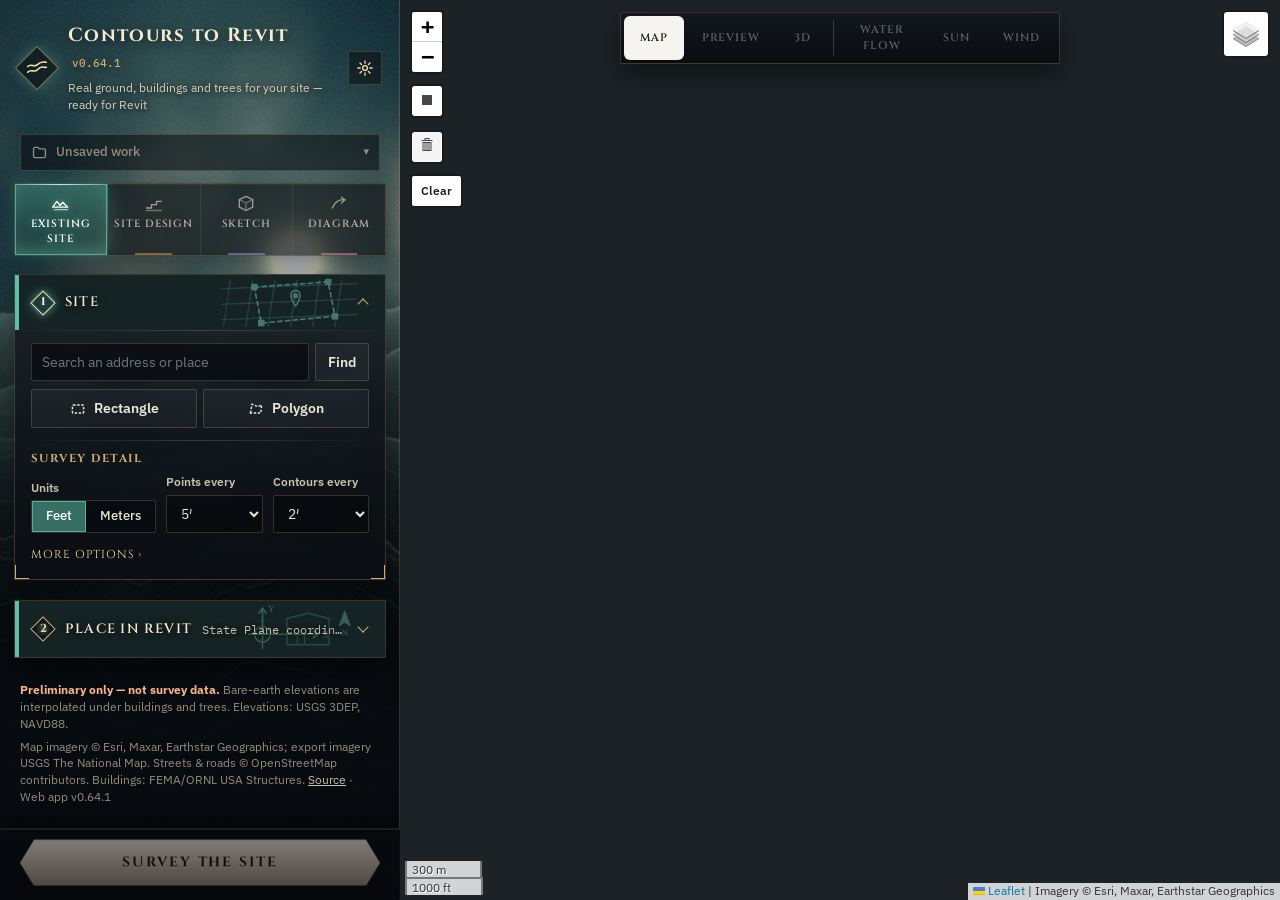
==== index.html @ cc9d2217 "Wind faces: sqrt colour ramp in linear colour; legend sources collapsible; v0.64.1 Co-Authored-By: C" ====
<!doctype html>
<html lang="en">
<head>
  <meta charset="utf-8">
  <meta name="viewport" content="width=device-width, initial-scale=1">
  <title>Contours to Revit</title>
  <meta name="description" content="Download preliminary USGS 3DEP topography as Revit-ready CSV points and 3D DXF contours.">
  <link rel="preconnect" href="https://fonts.googleapis.com">
  <link rel="preconnect" href="https://fonts.gstatic.com" crossorigin>
  <link href="https://fonts.googleapis.com/css2?family=Cinzel:wght@500;600;700&family=IBM+Plex+Mono:wght@400;500&family=IBM+Plex+Sans:wght@400;500;600;700&display=swap" rel="stylesheet">
  <link rel="stylesheet" href="lib/leaflet/leaflet.css">
  <link rel="stylesheet" href="lib/leaflet-draw/leaflet.draw.css">
  <link rel="stylesheet" href="css/app.css?v=0.64.1">
  <link rel="icon" href="data:image/svg+xml,%3Csvg xmlns='http://www.w3.org/2000/svg' viewBox='0 0 32 32'%3E%3Crect width='32' height='32' rx='6' fill='%231c2226'/%3E%3Cpath d='M5 22c5-6 9 2 14-4s8-2 8-2M5 15c5-5 9 2 14-3s8-3 8-3' stroke='%23e08a2e' stroke-width='2.2' fill='none' stroke-linecap='round'/%3E%3C/svg%3E">
</head>
<body>
  <script>try { if (localStorage.getItem('c2r-ui') !== 'classic') document.body.classList.add('theme-legend'); } catch { document.body.classList.add('theme-legend'); }</script>
  <div class="app">
    <div class="panel-bg" aria-hidden="true"></div><div class="panel-art" aria-hidden="true"></div>
    <aside class="panel" id="panel">
      <header class="brand">
        <div class="brand-mark" aria-hidden="true">
          <svg viewBox="0 0 32 32"><path d="M3 22c5-6 9 2 14-4s9-2 12-3M3 14c5-5 9 2 14-3s9-3 12-3" /></svg>
        </div>
        <div>
          <h1>Contours to Revit <span class="app-ver" id="app-ver" title="Web app version"></span></h1>
          <p class="tag" data-tip="tagline">Real ground, buildings and trees for your site — ready for Revit</p>
        </div>
        <button type="button" class="gear" id="settings-open" data-tip="settings" aria-label="Settings"><svg viewBox="0 0 24 24"><circle cx="12" cy="12" r="3.2"/><path d="M12 2.5v3M12 18.5v3M2.5 12h3M18.5 12h3M5.3 5.3l2.1 2.1M16.6 16.6l2.1 2.1M5.3 18.7l2.1-2.1M16.6 7.4l2.1-2.1"/></svg></button>
      </header>

      <section class="proj-bar" id="proj-bar">
        <button type="button" class="proj-toggle" id="proj-toggle" aria-haspopup="true" title="Save, open or delete projects">
          <svg viewBox="0 0 20 20" aria-hidden="true"><path d="M3 5.5A1.5 1.5 0 0 1 4.5 4h3.6l1.6 1.8h5.8A1.5 1.5 0 0 1 17 7.3v7.2a1.5 1.5 0 0 1-1.5 1.5h-11A1.5 1.5 0 0 1 3 14.5z"/></svg>
          <span class="proj-name" id="proj-name">Unsaved work</span>
          <span class="proj-state" id="proj-state"></span>
          <span class="proj-caret" aria-hidden="true">▾</span>
        </button>
        <div class="proj-ask" id="proj-ask" hidden></div>
        <div class="proj-menu" id="proj-menu" hidden>
          <button type="button" class="btn btn-block proj-save-btn" id="proj-save" hidden>Save</button>
          <div class="proj-save-row">
            <input type="text" id="proj-new-name" placeholder="Project name (e.g. Mena clinic)" spellcheck="false">
            <button type="button" class="btn" id="proj-save-as">Save as new</button>
          </div>
          <div class="proj-title" data-tip="projects">Projects <span class="qm">?</span></div>
          <ul class="proj-list" id="proj-list"></ul>
          <button type="button" class="btn btn-quiet btn-block" id="proj-new">Start a new blank project</button>
          <button type="button" class="btn btn-quiet btn-block" id="proj-recover" title="Find site designs the app autosaved that aren't in any saved project">Recover autosaved designs…</button>
          <ul class="proj-list" id="proj-recover-list" hidden></ul>
        </div>
      </section>

      <nav class="mode-tabs" role="tablist" aria-label="Mode">
        <button role="tab" class="mode active" data-mode="existing" aria-selected="true" data-tip="mode-existing"><svg class="mode-ic" viewBox="0 0 24 24" aria-hidden="true"><path d="M2 17l5-7 4 5 3-4 6 6z"/><path d="M4 20h16" opacity=".6"/></svg><span>Existing site</span></button>
        <button role="tab" class="mode" data-mode="design" aria-selected="false" data-tip="mode-design"><svg class="mode-ic" viewBox="0 0 24 24" aria-hidden="true"><path d="M3 18h6v-4h6v-4h6"/><path d="M3 21h18" opacity=".6"/></svg><span>Site design</span></button>
        <button role="tab" class="mode" data-mode="sketch" aria-selected="false" data-tip="mode-sketch"><svg class="mode-ic" viewBox="0 0 24 24" aria-hidden="true"><path d="M4 8l8-4 8 4v9l-8 4-8-4z"/><path d="M4 8l8 4 8-4M12 12v9" opacity=".6"/></svg><span>Sketch</span></button>
        <button role="tab" class="mode" data-mode="diagram" aria-selected="false" data-tip="mode-diagram"><svg class="mode-ic" viewBox="0 0 24 24" aria-hidden="true"><path d="M4 18C8 9 13 8 19 8"/><path d="M15 5l4 3-4 4"/></svg><span>Diagram</span></button>
      </nav>

      <details class="step existing-only" id="step-site" data-art="site" open data-tone="site">
        <summary data-tip="site"><span class="num">1</span><span class="st-title">Site</span><span class="st-sum" id="sum-site">Draw a boundary</span></summary>
        <div class="step-body">
          <form id="search-form" class="search" autocomplete="off">
            <input id="search" type="search" placeholder="Search an address or place" aria-label="Search an address or place">
            <button type="submit" class="btn btn-quiet">Find</button>
          </form>
          <ul id="search-results" class="results" hidden></ul>
          <div class="draw-row">
            <button id="draw-btn" class="btn" type="button" data-tip="rect">
              <svg viewBox="0 0 20 20" aria-hidden="true"><rect x="3" y="5" width="14" height="10" rx="1" /></svg>
              Rectangle
            </button>
            <button id="draw-poly-btn" class="btn" type="button" data-tip="poly">
              <svg viewBox="0 0 20 20" aria-hidden="true"><path d="M3 15 5 4l7 3 5-2-1 10z" /></svg>
              Polygon
            </button>
          </div>
          <div class="site-topo">
            <div class="sub-h" data-tip="topo">Survey detail</div>
          <div class="field-row">
              <div class="field field-units">
                <label>Units</label>
                <div class="seg" role="radiogroup" id="units">
                  <label><input type="radio" name="units" value="ft" checked><span>Feet</span></label>
                  <label><input type="radio" name="units" value="m"><span>Meters</span></label>
                </div>
              </div>
              <div class="field">
                <label for="spacing" data-tip="spacing">Points every</label>
                <select id="spacing"></select>
              </div>
              <div class="field">
                <label for="interval" data-tip="interval">Contours every</label>
                <select id="interval"></select>
              </div>
            </div>
            <div class="pts-warn" id="pts-warn" hidden><span id="pts-warn-text"></span><button type="button" class="btn btn-xs" id="pts-warn-fix"></button></div>
            <button type="button" class="more-link" data-settings="topo" data-tip="more-topo">More options ›</button>
          </div>
          <dl class="stats" id="site-stats" hidden>
            <div><dt>Size</dt><dd id="st-size">—</dd></div>
            <div><dt>Area</dt><dd id="st-area">—</dd></div>
            <div><dt>Points</dt><dd id="st-points">—</dd></div>
          </dl>
          <div id="site-warning" class="warn" hidden></div>
        </div>
      </details>

      <details class="step existing-only" id="step-place" data-art="revit" data-tone="revit">
        <summary data-tip="place"><span class="num">2</span><span class="st-title">Place in Revit</span><span class="st-sum" id="sum-place"></span></summary>
        <div class="step-body">
          <label class="check check-first">
            <input type="checkbox" id="local-origin">
            <span data-tip="origin"><strong>Local origin</strong> — (0,0) at a point you choose <span class="qm">?</span></span>
          </label>
          <div class="origin-row">
            <button id="pick-origin" class="btn" type="button">
              <svg viewBox="0 0 20 20" aria-hidden="true" style="stroke-dasharray:none"><circle cx="10" cy="10" r="4"/><path d="M10 1v5M10 14v5M1 10h5M14 10h5"/></svg>
              Pick origin
            </button>
            <button id="reset-origin" class="btn btn-quiet" type="button" hidden>Use SW corner</button>
          </div>
          <p class="hint" id="origin-hint">Origin: south-west corner of the site, rounded to 100.</p>
          <label class="check origin-zero">
            <input type="checkbox" id="origin-zero">
            <span>Also make the ground at the origin elevation <strong>0</strong> (Level 1)</span>
          </label>
          <div class="menu-stack">
          <div class="align-box" id="align-box">
            <details class="sub-details menu-line" id="pn-box">
              <summary data-tip="pn">Specify project north <span class="sub" id="pn-sum"></span></summary>
              <div class="field">
                <label for="rot-deg" class="sr-only">Project north, degrees clockwise from grid north</label>
                <div class="align-row">
                  <input type="number" id="rot-deg" step="0.01" value="0" inputmode="decimal" title="Degrees clockwise from grid north">
                  <button id="pick-dir" class="btn" type="button" title="Click a second point along the direction that should point up in Revit">Pick direction</button>
                  <button id="rot-90" class="btn btn-quiet" type="button" title="Turn project north 90° clockwise">+90°</button>
                  <button id="rot-0" class="btn btn-quiet" type="button" title="No rotation (grid north up)">0</button>
                </div>
                <p class="hint" id="rot-hint"></p>
              </div>
            </details>
            <details class="sub-details menu-line" id="datum-box">
              <summary data-tip="datum">Elevation datum <span class="sub" id="datum-sum"></span></summary>
              <div class="field">
                <label for="datum" class="sr-only">Elevation datum</label>
                <div class="align-row">
                  <input type="number" id="datum" step="0.01" placeholder="none" inputmode="decimal">
                  <button id="datum-ground" class="btn btn-quiet" type="button" title="Use the ground elevation at the origin">Ground at origin</button>
                </div>
                <p class="hint" id="datum-hint"></p>
              </div>
            </details>
          </div>
          <details class="sub-details menu-line revit-card" id="revit-card">
            <summary data-tip="revitcoords">Revit coordinates <span class="sub" id="revit-sum"></span></summary>
            <div class="rc-head"><span>For Manage › Coordinates › Specify Coordinates at Point</span><button type="button" class="btn btn-quiet btn-xs" id="revit-copy">Copy</button></div>
            <div id="revit-card-body"></div>
          </details>
          </div>
        </div>
      </details>

      <details class="step existing-only" id="step-results" data-art="export" open hidden data-tone="export">
        <summary data-tip="export"><span class="num">3</span><span class="st-title">Export</span><span class="st-sum" id="sum-export"></span></summary>
        <div class="step-body">
          <dl class="stats" id="result-stats">
            <div><dt>Min elev.</dt><dd id="rs-min">—</dd></div>
            <div><dt>Max elev.</dt><dd id="rs-max">—</dd></div>
            <div><dt>Points</dt><dd id="rs-points">—</dd></div>
          </dl>
          <div class="downloads">
            <div class="dl-grid">
              <button class="dl" data-out="dxf" data-tip="dxfunits"><span class="dl-name">DXF</span><span class="dl-desc">Shown layers, one CAD file</span></button>
              <button class="dl" data-out="csv"><span class="dl-name">CSV points</span><span class="dl-desc">Toposolid from points file</span></button>
              <button class="dl" data-out="jpg"><span class="dl-name">Aerial</span><span class="dl-desc">JPG + underlay, world files</span></button>
              <button class="dl" data-out="png"><span class="dl-name">PNG map</span><span class="dl-desc">Printable, north &amp; scale</span></button>
            </div>
            <button class="dl dl-all" data-out="zip"><span class="dl-name">Download all</span><span class="dl-desc">Every file above, plus the Revit coordinates</span></button>
            <p class="hint dl-note" id="dxf-units-note">In Revit, set <strong>Import units: Feet</strong> when linking the DXF (don't use Auto-Detect).</p>
            <button type="button" class="more-link" data-settings="export">Export options — aerial resolution, underlay, project folder, data sources ›</button>
            <button class="dl-link" data-out="readme">README only</button>
          </div>
        </div>
      </details>

      <section class="diagram-only" id="diagram-panel">
        <div class="dz-empty" id="dg-empty">
          <p><strong>Survey the existing site first.</strong> Diagrams sit on that site and its sketch.</p>
        </div>
        <details class="step" open data-tone="tools" data-art="diagram">
          <summary data-tip="diagram"><span class="num">1</span><span class="st-title">Diagram</span><span class="st-sum">annotate the site</span></summary>
          <div class="step-body">
            <p class="hint coach-src" id="dg-hint"></p>
            <div class="field">
              <label for="dg-fade">Fade the aerial <span class="sub">toward white</span></label>
              <div class="align-row"><input type="range" id="dg-fade" min="0" max="100" step="5" value="75"><output id="dg-fade-v">75%</output></div>
            </div>
            <div class="field">
              <label data-tip="dg-colors">Colours <span class="qm">?</span></label>
              <div id="dg-colors" class="dg-colors"></div>
            </div>
            <label class="check"><input type="checkbox" id="dg-labels"> Show block and parking labels</label>
            <button type="button" class="btn" id="dg-export" data-tip="dg-export">Save image (PNG)</button>
          </div>
        </details>
      </section>

      <section class="sketch-only" id="sketch-panel">
        <div class="dz-empty" id="sk-empty">
          <p><strong>Survey the existing site first.</strong> Sketches sit on that site — switch to <em>Existing site</em>, draw a boundary and click Survey the site.</p>
        </div>
        <div id="sk-body" hidden>
          <details class="step" open data-tone="tools" data-art="sketch">
            <summary data-tip="sketch"><span class="num">1</span><span class="st-title">Sketch</span><span class="st-sum">live totals</span></summary>
            <div class="step-body">
              <p class="hint coach-src" id="sk-hint"></p>
              <div id="sk-stats"></div>
              <div class="sk-list" id="sk-list"></div>
              <div class="more-row"><button type="button" class="more-link" data-settings="sketch">Colour scheme ›</button><button type="button" class="more-link" data-settings="sketch" data-focus="sk-ratios">Parking ratios ›</button></div>
            </div>
          </details>
        </div>
      </section>

      <section class="design-only" id="design-panel">
        <div class="dz-empty" id="dz-empty">
          <p><strong>Survey the existing site first.</strong> The design starts from that surface — switch to <em>Existing site</em>, draw a boundary and click Survey the site.</p>
        </div>
        <div id="dz-body" hidden>
          <details class="step" open data-tone="tools" data-art="grading">
            <summary data-tip="grading"><span class="num">1</span><span class="st-title">Grading tools</span><span class="st-sum" id="sum-tool"></span></summary>
            <div class="step-body">
              <div class="tool-grid" role="radiogroup" aria-label="Grading tool">
                <button type="button" class="tool" data-tool="raise" title="Raise ground (fill) — brush"><svg viewBox="0 0 24 24"><path d="M3 19c4 0 5-8 9-8s5 8 9 8"/><path d="M12 8V2M9 5l3-3 3 3"/></svg><span>Raise</span></button>
                <button type="button" class="tool" data-tool="lower" title="Lower ground (cut) — brush"><svg viewBox="0 0 24 24"><path d="M3 9c4 0 5 8 9 8s5-8 9-8"/><path d="M12 2v6M9 5l3 3 3-3"/></svg><span>Lower</span></button>
                <button type="button" class="tool" data-tool="flatten" title="Flatten to a target elevation — brush"><svg viewBox="0 0 24 24"><path d="M3 18c3 0 4-4 6-4h6c2 0 3 4 6 4"/><path d="M8 10h8"/></svg><span>Flatten</span></button>
                <button type="button" class="tool" data-tool="smooth" title="Smooth bumps and hard edges — brush"><svg viewBox="0 0 24 24"><path d="M3 15c2-4 4-4 6 0s4 4 6 0 4-4 6 0" opacity=".45"/><path d="M3 12c3-1.5 6-1.5 9 0s6 1.5 9 0"/></svg><span>Smooth</span></button>
                <button type="button" class="tool" data-tool="slope" title="Grade a run at a set slope — drag from the high end to the low end"><svg viewBox="0 0 24 24"><path d="M3 7l18 10"/><path d="M15 17h6v-4" /><path d="M3 20h18" opacity=".45"/></svg><span>Slope</span></button>
                <button type="button" class="tool" data-tool="wall" title="Retaining wall — drag along the wall line"><svg viewBox="0 0 24 24"><path d="M10 4h4v16h-4z"/><path d="M14 8h7M3 16h7" opacity=".6"/></svg><span>Wall</span></button>
                <button type="button" class="tool" data-tool="pad" title="Building pad — drag a rectangle, then type its elevation"><svg viewBox="0 0 24 24"><path d="M6 9h12v6H6z"/><path d="M2 19l4-4M22 19l-4-4M2 5l4 4M22 5l-4 4" opacity=".6"/></svg><span>Pad</span></button>
                <button type="button" class="tool" data-tool="swale" title="Swale — a shallow channel that carries water along a set flowline slope"><svg viewBox="0 0 24 24"><path d="M2 8c4 0 5 8 10 8s6-8 10-8"/><path d="M7 12l5 2 5-2" opacity=".6"/></svg><span>Swale</span></button>
                <button type="button" class="tool" data-tool="trees" title="Remove trees — click a tree to remove it or bring it back; drag across trees to remove several (Shift keeps them)"><svg viewBox="0 0 24 24"><circle cx="11" cy="9" r="6"/><path d="M11 15v6"/><path d="M15 15l6 6M21 15l-6 6" stroke="#ef4444"/></svg><span>Trees</span></button>
                <button type="button" class="tool" data-tool="bldgs" title="Remove buildings — click a building to remove it or bring it back; drag across buildings to remove several (Shift keeps them)"><svg viewBox="0 0 24 24"><path d="M4 21V9l7-5 7 5v12z"/><path d="M14 13l7 7M21 13l-7 7" stroke="#ef4444"/></svg><span>Buildings</span></button>
              </div>
              <p class="hint">The grading tools are on the map — <b>Brush</b>: Raise R, Lower L, Flatten F, Smooth M · <b>Grade</b>: Slope S, Wall W, Pad P, Swale D. Their options open beside the toolbar. They work in plan and in 3D (right-drag orbits there).</p>
              <p class="hint tool-hint coach-src" id="tool-hint"></p>
              <div class="field" id="f-amount">
                <label for="dz-amount">Height change <span class="sub">per stroke</span></label>
                <div class="align-row">
                  <input type="number" id="dz-amount" step="0.1" min="0" value="2" inputmode="decimal"><span class="unit" id="dz-amount-u">ft</span>
                </div>
              </div>
              <div class="field" id="f-target" hidden>
                <label for="dz-target">Target elevation <span class="sub">Alt+click the map to sample</span></label>
                <div class="align-row">
                  <input type="number" id="dz-target" step="0.1" inputmode="decimal"><span class="unit" id="dz-target-u">ft</span>
                </div>
              </div>
              <div class="field" id="f-strength" hidden>
                <label for="dz-strength">Strength <output id="dz-strength-v">50%</output></label>
                <input type="range" id="dz-strength" min="5" max="100" value="50">
              </div>
              <div class="field" id="f-path" hidden>
                <label>Path</label>
                <div class="seg seg-sm" role="radiogroup"><label><input type="radio" name="path" value="line" checked><span>Straight</span></label><label><input type="radio" name="path" value="poly"><span>Polyline</span></label><label><input type="radio" name="path" value="curve"><span>Curved</span></label></div>
                <p class="hint" id="path-hint"></p>
              </div>
              <div id="f-swale" hidden>
                <div class="field">
                  <label for="dz-sslope">Flowline slope <span class="sub">downhill from where you start</span></label>
                  <div class="align-row"><input type="number" id="dz-sslope" step="0.1" value="1" inputmode="decimal"><span class="unit">%</span></div>
                  <div class="chips" id="sslope-chips"><button type="button" data-v="0.5">0.5%</button><button type="button" data-v="1">1% typical min.</button><button type="button" data-v="2">2%</button><button type="button" data-v="4">4%</button></div>
                </div>
                <div class="field-row">
                  <div class="field"><label for="dz-swidth">Top width</label><input type="number" id="dz-swidth" step="1" min="1" value="10" inputmode="decimal"></div>
                  <div class="field"><label for="dz-sdepth">Depth</label><input type="number" id="dz-sdepth" step="0.25" min="0.1" value="1" inputmode="decimal"></div>
                  <div class="field"><label for="dz-sstart">Start flowline</label><input type="number" id="dz-sstart" step="0.01" placeholder="ground − depth" inputmode="decimal"></div>
                </div>
              </div>
              <div id="f-slope" hidden>
                <div class="field">
                  <label>Slope is</label>
                  <div class="seg seg-sm" role="radiogroup" id="smode"><label><input type="radio" name="smode" value="exact" checked><span>Exactly</span></label><label><input type="radio" name="smode" value="max"><span>At most ≤</span></label><label><input type="radio" name="smode" value="min"><span>At least ≥</span></label></div>
                  <p class="hint" id="smode-hint"></p>
                </div>
                <div class="field">
                  <label for="dz-slope">Slope <span class="sub">from where you start</span></label>
                  <div class="align-row">
                    <input type="number" id="dz-slope" step="0.1" value="2" inputmode="decimal"><span class="unit">%</span>
                  </div>
                  <div class="chips" id="slope-chips">
                    <button type="button" data-v="1" data-m="min">≥ 1% drainage</button><button type="button" data-v="2" data-m="exact">2% paving</button><button type="button" data-v="5" data-m="max">≤ 5% accessible walk</button><button type="button" data-v="8.33" data-m="max">≤ 8.33% ramp</button>
                  </div>
                </div>
                <div class="field-row">
                  <div class="field"><label for="dz-start">Start elevation</label><input type="number" id="dz-start" step="0.01" placeholder="ground" inputmode="decimal"></div>
                  <div class="field"><label for="dz-width">Width <span class="sub" id="dz-width-u">ft</span></label><input type="number" id="dz-width" step="1" min="1" value="20" inputmode="decimal"></div>
                </div>
              </div>
              <div id="f-wall" hidden>
                <div class="field">
                  <label data-tip="wall-elev">Wall elevations <span class="qm">?</span></label>
                  <div class="seg seg-sm" role="radiogroup"><label><input type="radio" name="welev" value="ground" checked><span>From ground (height)</span></label><label><input type="radio" name="welev" value="set"><span>Set TW / BW</span></label></div>
                </div>
                <div id="f-wall-ground">
                  <div class="field-row">
                    <div class="field"><label for="dz-wheight">Wall height</label><input type="number" id="dz-wheight" step="0.5" min="0.5" value="4" inputmode="decimal"></div>
                    <div class="field"><label>Wall makes</label>
                      <div class="seg seg-sm" role="radiogroup"><label><input type="radio" name="wmode" value="fill" checked><span>Fill behind</span></label><label><input type="radio" name="wmode" value="cut"><span>Cut in front</span></label></div>
                    </div>
                  </div>
                </div>
                <div id="f-wall-set" hidden>
                  <div class="elev-grid">
                    <span></span><span class="eg-h">Start</span><span class="eg-h">End</span>
                    <span class="eg-l">Top (TW)</span><input type="number" id="dz-tw0" step="0.01" placeholder="ground+H" inputmode="decimal"><input type="number" id="dz-tw1" step="0.01" placeholder="= start" inputmode="decimal">
                    <span class="eg-l">Bottom (BW)</span><input type="number" id="dz-bw0" step="0.01" placeholder="ground" inputmode="decimal"><input type="number" id="dz-bw1" step="0.01" placeholder="= start" inputmode="decimal">
                  </div>
                </div>
                <div class="field-row">
                  <div class="field"><label for="dz-wthick">Thickness</label><input type="number" id="dz-wthick" step="0.25" min="0.25" value="1" inputmode="decimal"></div>
                  <div class="field"><label for="dz-shelf">Level behind</label><input type="number" id="dz-shelf" step="1" min="0" value="10" inputmode="decimal"></div>
                  <div class="field" id="f-front" hidden><label for="dz-front">Level in front</label><input type="number" id="dz-front" step="1" min="0" value="5" inputmode="decimal"></div>
                </div>
                <div class="field"><label>High side <span class="sub">looking along the line as drawn</span></label>
                  <div class="seg seg-sm" role="radiogroup"><label><input type="radio" name="wside" value="left" checked><span>Left</span></label><label><input type="radio" name="wside" value="right"><span>Right</span></label></div>
                </div>
              </div>
              <div id="f-pad" hidden>
                <div class="field">
                  <label>Pad shape</label>
                  <div class="seg seg-sm" role="radiogroup"><label><input type="radio" name="pshape" value="rect" checked><span>Rectangle</span></label><label><input type="radio" name="pshape" value="poly"><span>Polygon</span></label><label><input type="radio" name="pshape" value="circle"><span>Circle</span></label></div>
                  <label class="check" id="f-psmooth" hidden><input type="checkbox" id="dz-psmooth"><span><strong>Curved</strong> — smooth curve through the points</span></label>
                  <p class="hint" id="pshape-hint"></p>
                </div>
                <div class="field">
                  <label for="dz-pelev">Pad elevation <span class="sub">blank = ground at the pad's centre</span></label>
                  <div class="align-row"><input type="number" id="dz-pelev" step="0.1" placeholder="ground" inputmode="decimal"><span class="unit" id="dz-pelev-u">ft</span></div>
                  <p class="hint" id="pad-hint"></p>
                </div>
              </div>
              <div class="field" id="f-ratio" hidden>
                <label for="dz-ratio">Side slopes to existing grade</label>
                <select id="dz-ratio"><option value="2">2:1 (steep, 50%)</option><option value="3" selected>3:1 (33%, mowable)</option><option value="4">4:1 (25%, gentle)</option></select>
              </div>
              <div class="field" id="f-size">
                <label for="dz-size">Brush size <span class="sub">radius</span> <output id="dz-size-v">25 ft</output></label>
                <input type="range" id="dz-size" min="3" max="250" value="25">
              </div>
              <div class="field" id="f-trees" hidden>
                <label for="dz-tree-auto">Grading removes the trees above it</label>
                <select id="dz-tree-auto">
                  <option value="crown">Anywhere under the crown (drip line)</option>
                  <option value="half" selected>Within half the crown</option>
                  <option value="trunk">Only at the trunk</option>
                  <option value="off">Never — only trees I remove</option>
                </select>
                <label class="check"><input type="checkbox" id="dz-tree-show" checked><span>Show removed trees as demolished (red dashed ×)</span></label>
                <p class="hint" id="dz-tree-n"></p>
              </div>
              <div class="field" id="f-bldgs" hidden>
                <label class="check"><input type="checkbox" id="dz-bldg-show" checked><span>Show removed buildings as demolished (red dashed)</span></label>
                <p class="hint" id="dz-bldg-n"></p>
              </div>
              <div class="field" id="f-soft">
                <label for="dz-soft">Edge softness <output id="dz-soft-v">60%</output></label>
                <input type="range" id="dz-soft" min="0" max="100" value="60">
              </div>
            </div>
          </details>
          <details class="step" open data-tone="earth" data-art="earth">
            <summary data-tip="earthwork"><span class="num">2</span><span class="st-title">Earthwork</span><span class="st-sum" id="sum-earth"></span></summary>
            <div class="step-body">
              <dl class="stats stats-earth">
                <div><dt>Cut</dt><dd id="ew-cut">0</dd></div>
                <div><dt>Fill</dt><dd id="ew-fill">0</dd></div>
                <div><dt>Net</dt><dd id="ew-net">0</dd></div>
              </dl>
              <p class="hint" id="ew-more">No changes yet.</p>
              <div class="align-row ew-actions">
                <button type="button" class="btn" id="dz-undo" title="Undo (Ctrl+Z)">Undo</button>
                <button type="button" class="btn" id="dz-redo" title="Redo (Ctrl+Y)">Redo</button>
                <button type="button" class="btn btn-quiet" id="dz-reset">Reset design</button>
              </div>
              <button type="button" class="more-link" data-settings="design">Display options ›</button>
              <div class="cf-legend" aria-hidden="true"><span>Cut</span><i></i><span>Fill</span><small id="cf-scale">±5 ft</small></div>
            </div>
          </details>
          <details class="step" open data-tone="features" data-art="features">
            <summary data-tip="features"><span class="num">3</span><span class="st-title">Features</span><span class="st-sum" id="sum-feat"></span></summary>
            <div class="step-body">
              <ul class="feat-list" id="feat-list"></ul>
            </div>
          </details>
          <details class="step" open data-tone="export" data-art="save">
            <summary data-tip="dzexport"><span class="num">4</span><span class="st-title">Save &amp; export</span><span class="st-sum"></span></summary>
            <div class="step-body">
              <div class="downloads">
                <div class="dl-grid">
                  <button class="dl" data-out="newDxf"><span class="dl-name">New DXF</span><span class="dl-desc">Proposed contours, grading limits</span></button>
                  <button class="dl" data-out="newCsv"><span class="dl-name">New points CSV</span><span class="dl-desc">Proposed Toposolid</span></button>
                </div>
                <div class="align-row design-file">
                  <button type="button" class="btn" id="dz-save">Save design</button>
                  <button type="button" class="btn" id="dz-open">Open design…</button>
                  <input type="file" id="dz-file" accept=".json,application/json" hidden>
                </div>
              </div>
            </div>
          </details>
        </div>
      </section>

      <footer class="foot">
        <p><strong>Preliminary only — not survey data.</strong> Bare-earth elevations are interpolated under buildings and trees. Elevations: USGS 3DEP, NAVD88.</p>
        <p class="credits">Map imagery &copy; Esri, Maxar, Earthstar Geographics; export imagery USGS The National Map. Streets &amp; roads &copy; OpenStreetMap contributors. Buildings: FEMA/ORNL USA Structures. <a href="https://github.com/AMRJacob/Contours-to-Revit" target="_blank" rel="noopener">Source</a> · <span id="foot-ver"></span></p>
      </footer>
      <div class="action-bar" id="step-generate">
        <p class="status" id="status" aria-live="polite"></p>
        <p class="dz-readout design-only" id="dz-readout" hidden></p>
        <button id="generate" class="btn btn-primary btn-block existing-only" type="button" disabled data-tip="generate">Survey the site</button>
      </div>
    </aside>

    <div class="settings-drawer" id="settings" hidden role="dialog" aria-label="Settings">
      <header class="set-head"><b>Settings</b><span>detailed options, by task</span><button type="button" class="set-close" id="settings-close" aria-label="Close settings">✕</button></header>
      <nav class="set-tabs"><button type="button" class="set-tab" data-sec="general">General</button><button type="button" class="set-tab" data-sec="topo">Topography</button><button type="button" class="set-tab" data-sec="export">Export</button><button type="button" class="set-tab" data-sec="imagery">Imagery</button><button type="button" class="set-tab" data-sec="views">3D &amp; water</button><button type="button" class="set-tab" data-sec="design">Site design</button><button type="button" class="set-tab" data-sec="sketch">Sketch &amp; diagram</button><button type="button" class="set-tab" data-sec="data">Map data</button></nav>
      <div class="set-body">
        <section class="set-sec" data-sec="general">
          <h4 class="set-h">Look</h4>
          <div class="set-row"><label for="set-ui">Interface style</label><select id="set-ui"><option value="legend">Legend — painted backdrops</option><option value="classic">Classic — plain and compact</option></select></div>
          <h4 class="set-h">Help</h4>
          <label class="check"><input type="checkbox" id="set-tips" checked><span><strong>Hover help</strong> — tooltips on buttons and titles (they lock after a moment so you can hover the highlighted terms)</span></label>
          <div class="set-row"><label for="set-tipdelay">Hover before a tip shows</label><input type="range" id="set-tipdelay" min="0.5" max="6" step="0.5" value="2"><output id="set-tipdelay-v">2 s</output></div>
          <label class="check"><input type="checkbox" id="set-coach" checked><span><strong>Tool notes</strong> — a short note at the bottom of the map when you pick a tool</span></label>
        </section>
        <section class="set-sec" data-sec="topo">
          <label class="check">
            <input type="checkbox" id="smooth" checked>
            <span data-tip="smoothing"><strong>Smooth contours</strong> <span class="qm">?</span></span>
          </label>
          <div class="field bldg-surf">
            <label for="bldg-mode">Existing buildings in the surface</label>
            <select id="bldg-mode">
              <option value="off">Off — bare earth (ground runs under buildings)</option>
              <option value="pad">Flat pads at an assumed floor elevation</option>
              <option value="block">Raised to the roof (massing)</option>
            </select>
            <div class="bldg-opt" id="bldg-pad-row" hidden>
              <label for="bldg-ffe">Floor = highest ground at the footprint +</label>
              <input type="number" id="bldg-ffe" value="0.5" step="0.1" inputmode="decimal"><span>ft</span>
            </div>
            <div class="bldg-opt" id="bldg-h-row" hidden>
              <label for="bldg-h">Height where the data has none</label>
              <input type="number" id="bldg-h" value="15" step="1" min="1" inputmode="decimal"><span>ft</span>
            </div>
            <p class="hint" id="bldg-hint"></p>
            <label class="check">
              <input type="checkbox" id="bldg-lidar">
              <span data-tip="bldg-lidar"><strong>Building heights &amp; roofs from lidar</strong> <span class="qm">?</span></span>
            </label>
            <div class="bldg-opt">
              <label for="bldg-style">Massing</label>
              <select id="bldg-style">
                <option value="clean">Clean — square footprints, simple roofs</option>
                <option value="planes">Detailed — lidar roof planes</option>
              </select>
            </div>
            <div class="bldg-opt" id="bldg-lidar-row">
              <label for="bldg-lidar-res">Roof grid</label>
              <select id="bldg-lidar-res">
                <option value="1">1 ft</option>
                <option value="2">2 ft</option>
                <option value="5">5 ft (lightest)</option>
              </select>
            </div>
          </div>
          <label class="check"><input type="checkbox" id="trees-lidar" checked><span data-tip="trees"><strong>Find existing trees in the lidar</strong> <span class="qm">?</span></span></label>
          <details class="sub-details" open>
            <summary data-tip="stateplane">Coordinate system</summary>
            <div class="field">
              <label for="zone" class="sr-only">Coordinate system</label>
              <select id="zone"></select>
              <p class="hint" id="zone-hint">Draw a site to detect the zone.</p>
            </div>
          </details>
        </section>
        <section class="set-sec" data-sec="export">
            <details class="sub-details menu-line">
            <summary>Data sources</summary>
            <div class="source" id="source"></div>
          </details>
            <details class="sub-details menu-line">
              <summary>Aerial options</summary>
              <div class="field aerial-res">
                <label for="aerial-res">Resolution</label>
                <select id="aerial-res"></select>
              </div>
              <div class="underlay">
                <canvas id="underlay-thumb" width="120" height="90" aria-label="Underlay preview"></canvas>
                <div class="underlay-ctl">
                  <div class="ul-title">Underlay image</div>
                  <label>Color <input type="range" id="ul-sat" min="0" max="150" value="110"><output id="ul-sat-v">110%</output></label>
                  <label>Washout <input type="range" id="ul-wash" min="0" max="80" value="40"><output id="ul-wash-v">40%</output></label>
                  <button type="button" class="ul-reset" id="ul-reset">Reset</button>
                </div>
              </div>
            </details>
          <details class="sub-details menu-line folder-box" id="folder-box">
            <summary>Save to a project folder <span class="sub" id="folder-sum"></span></summary>
            <div class="align-row">
              <button type="button" class="btn" id="folder-pick">Choose folder…</button>
              <button type="button" class="btn btn-quiet" id="folder-off" hidden>Use Downloads</button>
            </div>
            <div class="field folder-prefix" id="folder-prefix-row" hidden>
              <label for="folder-prefix">File name prefix</label>
              <input type="text" id="folder-prefix" value="site" spellcheck="false">
            </div>
            <p class="hint" id="folder-hint"></p>
          </details>
        </section>
        <section class="set-sec" data-sec="imagery">
          <h4 class="set-h" data-tip="imagery">Aerial imagery <span class="qm">?</span></h4>
          <div class="field">
            <label for="img-src" class="sr-only">Imagery source</label>
            <select id="img-src"></select>
          </div>
          <div class="field" id="img-custom-row" hidden>
            <label for="img-custom">Service address</label>
            <input type="url" id="img-custom" placeholder="https://…/arcgis/rest/services/…/MapServer" spellcheck="false">
            <p class="hint" id="img-custom-msg"></p>
          </div>
          <div class="set-row img-prefer" role="radiogroup" aria-label="Automatic picks">
            <label class="check"><input type="radio" name="img-prefer" value="sharp" checked> Sharpest photos</label>
            <label class="check"><input type="radio" name="img-prefer" value="new"> Newer, if nearly as sharp</label>
          </div>
          <p class="hint" id="img-used"></p>
          <table class="img-table" id="img-table" hidden></table>
          <p class="hint"><span id="img-checked"></span> <button type="button" class="img-link" id="img-recheck" hidden>Check sources again</button></p>
          <details class="sub-details">
            <summary>Local imagery catalogs</summary>
            <div id="img-states" class="img-states"></div>
            <p class="hint">City, county and state photo services checked in addition to Esri and USGS. More states can be added to the catalog later.</p>
          </details>
        </section>
        <section class="set-sec" data-sec="views">
          <h4 class="set-h">3D view</h4>
          <div class="set-row"><label for="v3-ex">Vertical exaggeration</label><input type="range" id="v3-ex" min="1" max="5" step="0.5" value="2"><output id="v3-ex-v">2×</output></div>
          <div class="set-row"><label for="v3-speed">Orbit / pan / zoom speed</label><input type="range" id="v3-speed" min="0.2" max="2" step="0.1" value="1"><output id="v3-speed-v">1×</output></div>
          <h4 class="set-h" data-tip="flow">Water flow <span class="qm">?</span></h4>
          <label class="check"><input type="checkbox" id="set-flow"><span>Show water flow on the map and in 3D</span></label>
          <div class="set-row"><label for="flow-speed">Flow speed</label><input type="range" id="flow-speed" min="0.25" max="3" step="0.25" value="1"><output id="flow-speed-v">1×</output></div>
        </section>
        <section class="set-sec" data-sec="design">
          <h4 class="set-h">Display</h4>
              <label class="check"><input type="checkbox" id="dz-show-exist" checked><span>Show existing contours (grey)</span></label>
              <label class="check"><input type="checkbox" id="dz-show-labels" checked><span>Contour labels</span></label>
              <label class="check"><input type="checkbox" id="dz-show-cursor" checked><span>Elevation at the cursor</span></label>
              <label class="check"><input type="checkbox" id="dz-show-cf" checked><span>Show cut / fill colors</span></label>
              <label class="check"><input type="checkbox" id="dz-show-demo" checked><span>Show removed trees and buildings as demolition — red dashed in Site design, see-through red in the 3D “Both” view (Proposed and Sketch always leave them out)</span></label>
          <h4 class="set-h">New DXF</h4>
                <label class="check"><input type="checkbox" id="dz-dxf-exist" checked><span>Include existing contours in the new DXF (grey layers)</span></label>
        </section>
        <section class="set-sec" data-sec="sketch">
          <h4 class="set-h" data-tip="scheme">Colour scheme <span class="qm">?</span></h4>
          <div class="field sk-scheme-row">
                <label for="sk-scheme" class="sr-only">Colour scheme</label>
                <select id="sk-scheme"></select>
                <button type="button" class="btn-small" id="sk-scheme-dup" title="Save a copy under a new name">Copy</button>
                <button type="button" class="btn-small" id="sk-scheme-ren">Rename</button>
                <button type="button" class="btn-small" id="sk-scheme-del">Delete</button>
              </div>
              <div class="sk-swatches" id="sk-swatches"></div>
          <p class="hint">Click a swatch to change it. Changing a built-in scheme saves your own copy.</p>
          <h4 class="set-h" data-tip="ratios" id="sk-ratios-h">Parking ratios <span class="qm">?</span></h4>
          <div class="sk-ratios" id="sk-ratios"></div>
          <p class="hint">Starting values are examples only — set them to the local code.</p>
          <p class="hint" data-tip="curb-defaults">Stall, aisle, island and radius sizes are typical starting values, not a code. <span class="qm">?</span></p>
        </section>
        <section class="set-sec" data-sec="data">
          <h4 class="set-h" data-tip="hosted">Hosted map data <span class="qm">?</span></h4>
          <div id="step-data">
          <div>
          <ul id="hosted-states" class="hosted"><li>Loading…</li></ul>
          <div class="admin-only" hidden>
          <div class="data-status" id="data-status">Checking data status…</div>
          <button type="button" class="btn btn-block" id="update-data">Update data</button>
          <details class="gh-token">
            <summary>One-click updates on this computer (optional)</summary>
            <p class="hint">Without this, <strong>Update data</strong> opens the job on GitHub where you click <em>Run workflow</em>. To run it straight from here, create a <a href="https://github.com/settings/personal-access-tokens/new" target="_blank" rel="noopener">fine-grained GitHub token</a> for the <code>AMRJacob/Contours-to-Revit</code> repository with <strong>Actions: Read and write</strong> permission, and paste it below. It's stored only in this browser.</p>
            <div class="token-row"><input type="password" id="gh-token" placeholder="github_pat_…" autocomplete="off"><button type="button" class="btn btn-quiet" id="gh-save">Save</button><button type="button" class="btn btn-quiet" id="gh-forget">Forget</button></div>
          </details>
          </div>
          <p class="hint">Data refreshes automatically every week.</p>
          <div class="admin-only" hidden>
            <a class="btn btn-block" id="edit-states" href="https://github.com/AMRJacob/Contours-to-Revit/edit/main/context-states.txt" target="_blank" rel="noopener">Add / remove states (GitHub)</a>
            <p class="hint">Add a state's name (e.g. <code>oklahoma</code>, <code>new-mexico</code>) on its own line, or delete a line to free the space. Saving rebuilds the data in a few minutes.</p>
          </div>
          </div>
          </div>
        </section>
      </div>
    </div>

    <main class="stage">
      <div class="view-tabs" role="tablist">
        <button role="tab" class="tab active" data-view="map" aria-selected="true">Map</button>
        <button role="tab" class="tab" data-view="preview" aria-selected="false" disabled>Preview</button>
        <button role="tab" class="tab" data-view="3d" aria-selected="false" disabled title="Orbit the site in 3D">3D</button>
        <span class="tab-sep" aria-hidden="true"></span>
        <button type="button" class="tab tab-toggle" id="flow-toggle" aria-pressed="false" disabled title="Animate where rain would run off, and mark low spots where it would pond">Water flow</button>
        <button type="button" class="tab tab-toggle tab-sun" id="sun-toggle" aria-pressed="false" disabled title="Sun position, cast shadows and hours of direct sun on the ground and buildings">Sun</button>
        <button type="button" class="tab tab-toggle tab-wind" id="wind-toggle" aria-pressed="false" disabled title="Prevailing wind from the nearest NOAA weather station">Wind</button>
      </div>
      <div class="env-panels" id="env-panels">
        <section class="env-panel" id="sun-panel" hidden aria-label="Sun">
          <div class="env-h"><button type="button" class="env-title" title="Show / hide the controls">Sun</button><small id="sun-read"></small></div>
          <div class="env-row">
            <input type="date" id="sun-date" aria-label="Date">
            <span class="env-chips"><button type="button" data-sd="03-20">Mar 20</button><button type="button" data-sd="06-21">Jun 21</button><button type="button" data-sd="09-22">Sep 22</button><button type="button" data-sd="12-21">Dec 21</button></span>
          </div>
          <div class="env-row seg seg-dark" role="radiogroup" aria-label="Show">
            <label><input type="radio" name="sun-mode" value="time" checked><span>Shadows at a time</span></label>
            <label><input type="radio" name="sun-mode" value="hours"><span>Sun hours over the day</span></label>
          </div>
          <div class="env-row" id="sun-time-row">
            <button type="button" class="env-play" id="sun-play" aria-label="Play through the day" title="Play through the day">▶</button>
            <input type="range" id="sun-time" min="240" max="1260" step="5" value="720" aria-label="Time of day">
            <output id="sun-time-v">12:00 pm</output>
          </div>
          <div class="env-legend" id="sun-legend" hidden><span>0 h</span><i></i><span id="sun-legend-max"></span></div>
          <p class="env-note" id="sun-msg"></p>
          <p class="env-note">Ground, buildings and trees (crowns treated as solid). Times are this computer's time zone.</p>
        </section>
        <section class="env-panel" id="wind-panel" hidden aria-label="Prevailing wind">
          <div class="env-h"><button type="button" class="env-title" title="Show / hide the rose">Prevailing wind</button>
            <select id="wind-season" aria-label="Season"><option value="all">All year</option><option value="winter">Winter (Dec–Feb)</option><option value="spring">Spring (Mar–May)</option><option value="summer">Summer (Jun–Aug)</option><option value="fall">Fall (Sep–Nov)</option></select>
          </div>
          <div class="env-row">
            <label class="env-inline"><input type="checkbox" id="wind-allday" checked> All day</label>
            <input type="range" id="wind-hour" min="0" max="23" step="1" value="15" aria-label="Hour of day" disabled>
            <output id="wind-hour-v">all day</output>
          </div>
          <div class="env-row seg seg-dark" role="radiogroup" aria-label="Show">
            <label><input type="radio" name="wind-show" value="prev" checked><span>Prevailing only</span></label>
            <label><input type="radio" name="wind-show" value="thr"><span>Directions above</span></label>
          </div>
          <div class="env-row" id="wind-thr-row" hidden>
            <span class="env-lbl">Cutoff</span>
            <input type="range" id="wind-thr" min="2" max="20" step="1" value="8" aria-label="Minimum share of hours">
            <output id="wind-thr-v">8 %</output>
          </div>
          <div class="env-row env-checks">
            <label class="env-inline"><input type="checkbox" id="wind-around" checked> Flow around buildings &amp; trees</label>
            <label class="env-inline"><input type="checkbox" id="wind-ground"> Ground wind map</label>
            <label class="env-inline"><input type="checkbox" id="wind-faces"> Wind on building faces (3D)</label>
          </div>
          <canvas id="wind-rose" width="200" height="200" aria-label="Wind rose"></canvas>
          <div class="wind-legend" id="wind-legend" hidden></div>
          <div class="env-legend wind-key" id="wind-key"></div>
          <p class="env-note" id="wind-read"></p>
          <p class="env-note" id="wind-src"></p>
        </section>
      </div>
      <div class="flow-legend" id="flow-legend" hidden><i></i>Runoff direction <b></b>Ponding <small id="flow-note"></small></div>
      <div id="map"></div>
      <div id="preview" class="preview" hidden>
        <div class="preview-bar">
          <div class="seg seg-dark" role="radiogroup">
            <label><input type="radio" name="pv" value="aerial" checked><span>Aerial</span></label>
            <label><input type="radio" name="pv" value="tint"><span>Elevation tint</span></label>
          </div>
        </div>
        <canvas id="preview-canvas"></canvas>
      </div>
      <div id="view3d" class="view3d" hidden>
        <div class="v3-bar">
          <div class="seg seg-dark" role="radiogroup" id="v3-surf">
            <label><input type="radio" name="v3s" value="prop" checked><span>Proposed</span></label>
            <label><input type="radio" name="v3s" value="exist"><span>Existing</span></label>
            <label data-tip-text="The proposed ground with the original ground ghosted where it changes, its contours, and removed trees"><input type="radio" name="v3s" value="both"><span>Both</span></label>
          </div>
          <button type="button" class="btn btn-quiet v3-btn" id="v3-reset">Reset view</button>
        </div>
        <div class="v3-stage" id="v3-stage"></div>
        <p class="v3-hint">Wheel-drag to pan · Shift+wheel-drag to orbit · wheel to zoom (left-drag also orbits, right-drag pans)</p>
        <p class="v3-msg" id="v3-msg" hidden></p>
      </div>
    </main>
  </div>

  <script src="lib/leaflet/leaflet.js"></script>
  <script src="lib/leaflet-draw/leaflet.draw.js"></script>
  <script src="lib/proj4.js"></script>
  <script src="lib/geotiff.js"></script>
  <script src="lib/jszip.min.js"></script>
  <script type="module" src="js/app.js?v=0.64.1"></script>
</body>
</html>
---- lib/leaflet/leaflet.css ----
/* required styles */

.leaflet-pane,
.leaflet-tile,
.leaflet-marker-icon,
.leaflet-marker-shadow,
.leaflet-tile-container,
.leaflet-pane > svg,
.leaflet-pane > canvas,
.leaflet-zoom-box,
.leaflet-image-layer,
.leaflet-layer {
	position: absolute;
	left: 0;
	top: 0;
	}
.leaflet-container {
	overflow: hidden;
	}
.leaflet-tile,
.leaflet-marker-icon,
.leaflet-marker-shadow {
	-webkit-user-select: none;
	   -moz-user-select: none;
	        user-select: none;
	  -webkit-user-drag: none;
	}
/* Prevents IE11 from highlighting tiles in blue */
.leaflet-tile::selection {
	background: transparent;
}
/* Safari renders non-retina tile on retina better with this, but Chrome is worse */
.leaflet-safari .leaflet-tile {
	image-rendering: -webkit-optimize-contrast;
	}
/* hack that prevents hw layers "stretching" when loading new tiles */
.leaflet-safari .leaflet-tile-container {
	width: 1600px;
	height: 1600px;
	-webkit-transform-origin: 0 0;
	}
.leaflet-marker-icon,
.leaflet-marker-shadow {
	display: block;
	}
/* .leaflet-container svg: reset svg max-width decleration shipped in Joomla! (joomla.org) 3.x */
/* .leaflet-container img: map is broken in FF if you have max-width: 100% on tiles */
.leaflet-container .leaflet-overlay-pane svg {
	max-width: none !important;
	max-height: none !important;
	}
.leaflet-container .leaflet-marker-pane img,
.leaflet-container .leaflet-shadow-pane img,
.leaflet-container .leaflet-tile-pane img,
.leaflet-container img.leaflet-image-layer,
.leaflet-container .leaflet-tile {
	max-width: none !important;
	max-height: none !important;
	width: auto;
	padding: 0;
	}

.leaflet-container img.leaflet-tile {
	/* See: https://bugs.chromium.org/p/chromium/issues/detail?id=600120 */
	mix-blend-mode: plus-lighter;
}

.leaflet-container.leaflet-touch-zoom {
	-ms-touch-action: pan-x pan-y;
	touch-action: pan-x pan-y;
	}
.leaflet-container.leaflet-touch-drag {
	-ms-touch-action: pinch-zoom;
	/* Fallback for FF which doesn't support pinch-zoom */
	touch-action: none;
	touch-action: pinch-zoom;
}
.leaflet-container.leaflet-touch-drag.leaflet-touch-zoom {
	-ms-touch-action: none;
	touch-action: none;
}
.leaflet-container {
	-webkit-tap-highlight-color: transparent;
}
.leaflet-container a {
	-webkit-tap-highlight-color: rgba(51, 181, 229, 0.4);
}
.leaflet-tile {
	filter: inherit;
	visibility: hidden;
	}
.leaflet-tile-loaded {
	visibility: inherit;
	}
.leaflet-zoom-box {
	width: 0;
	height: 0;
	-moz-box-sizing: border-box;
	     box-sizing: border-box;
	z-index: 800;
	}
/* workaround for https://bugzilla.mozilla.org/show_bug.cgi?id=888319 */
.leaflet-overlay-pane svg {
	-moz-user-select: none;
	}

.leaflet-pane         { z-index: 400; }

.leaflet-tile-pane    { z-index: 200; }
.leaflet-overlay-pane { z-index: 400; }
.leaflet-shadow-pane  { z-index: 500; }
.leaflet-marker-pane  { z-index: 600; }
.leaflet-tooltip-pane   { z-index: 650; }
.leaflet-popup-pane   { z-index: 700; }

.leaflet-map-pane canvas { z-index: 100; }
.leaflet-map-pane svg    { z-index: 200; }

.leaflet-vml-shape {
	width: 1px;
	height: 1px;
	}
.lvml {
	behavior: url(#default#VML);
	display: inline-block;
	position: absolute;
	}


/* control positioning */

.leaflet-control {
	position: relative;
	z-index: 800;
	pointer-events: visiblePainted; /* IE 9-10 doesn't have auto */
	pointer-events: auto;
	}
.leaflet-top,
.leaflet-bottom {
	position: absolute;
	z-index: 1000;
	pointer-events: none;
	}
.leaflet-top {
	top: 0;
	}
.leaflet-right {
	right: 0;
	}
.leaflet-bottom {
	bottom: 0;
	}
.leaflet-left {
	left: 0;
	}
.leaflet-control {
	float: left;
	clear: both;
	}
.leaflet-right .leaflet-control {
	float: right;
	}
.leaflet-top .leaflet-control {
	margin-top: 10px;
	}
.leaflet-bottom .leaflet-control {
	margin-bottom: 10px;
	}
.leaflet-left .leaflet-control {
	margin-left: 10px;
	}
.leaflet-right .leaflet-control {
	margin-right: 10px;
	}


/* zoom and fade animations */

.leaflet-fade-anim .leaflet-popup {
	opacity: 0;
	-webkit-transition: opacity 0.2s linear;
	   -moz-transition: opacity 0.2s linear;
	        transition: opacity 0.2s linear;
	}
.leaflet-fade-anim .leaflet-map-pane .leaflet-popup {
	opacity: 1;
	}
.leaflet-zoom-animated {
	-webkit-transform-origin: 0 0;
	    -ms-transform-origin: 0 0;
	        transform-origin: 0 0;
	}
svg.leaflet-zoom-animated {
	will-change: transform;
}

.leaflet-zoom-anim .leaflet-zoom-animated {
	-webkit-transition: -webkit-transform 0.25s cubic-bezier(0,0,0.25,1);
	   -moz-transition:    -moz-transform 0.25s cubic-bezier(0,0,0.25,1);
	        transition:         transform 0.25s cubic-bezier(0,0,0.25,1);
	}
.leaflet-zoom-anim .leaflet-tile,
.leaflet-pan-anim .leaflet-tile {
	-webkit-transition: none;
	   -moz-transition: none;
	        transition: none;
	}

.leaflet-zoom-anim .leaflet-zoom-hide {
	visibility: hidden;
	}


/* cursors */

.leaflet-interactive {
	cursor: pointer;
	}
.leaflet-grab {
	cursor: -webkit-grab;
	cursor:    -moz-grab;
	cursor:         grab;
	}
.leaflet-crosshair,
.leaflet-crosshair .leaflet-interactive {
	cursor: crosshair;
	}
.leaflet-popup-pane,
.leaflet-control {
	cursor: auto;
	}
.leaflet-dragging .leaflet-grab,
.leaflet-dragging .leaflet-grab .leaflet-interactive,
.leaflet-dragging .leaflet-marker-draggable {
	cursor: move;
	cursor: -webkit-grabbing;
	cursor:    -moz-grabbing;
	cursor:         grabbing;
	}

/* marker & overlays interactivity */
.leaflet-marker-icon,
.leaflet-marker-shadow,
.leaflet-image-layer,
.leaflet-pane > svg path,
.leaflet-tile-container {
	pointer-events: none;
	}

.leaflet-marker-icon.leaflet-interactive,
.leaflet-image-layer.leaflet-interactive,
.leaflet-pane > svg path.leaflet-interactive,
svg.leaflet-image-layer.leaflet-interactive path {
	pointer-events: visiblePainted; /* IE 9-10 doesn't have auto */
	pointer-events: auto;
	}

/* visual tweaks */

.leaflet-container {
	background: #ddd;
	outline-offset: 1px;
	}
.leaflet-container a {
	color: #0078A8;
	}
.leaflet-zoom-box {
	border: 2px dotted #38f;
	background: rgba(255,255,255,0.5);
	}


/* general typography */
.leaflet-container {
	font-family: "Helvetica Neue", Arial, Helvetica, sans-serif;
	font-size: 12px;
	font-size: 0.75rem;
	line-height: 1.5;
	}


/* general toolbar styles */

.leaflet-bar {
	box-shadow: 0 1px 5px rgba(0,0,0,0.65);
	border-radius: 4px;
	}
.leaflet-bar a {
	background-color: #fff;
	border-bottom: 1px solid #ccc;
	width: 26px;
	height: 26px;
	line-height: 26px;
	display: block;
	text-align: center;
	text-decoration: none;
	color: black;
	}
.leaflet-bar a,
.leaflet-control-layers-toggle {
	background-position: 50% 50%;
	background-repeat: no-repeat;
	display: block;
	}
.leaflet-bar a:hover,
.leaflet-bar a:focus {
	background-color: #f4f4f4;
	}
.leaflet-bar a:first-child {
	border-top-left-radius: 4px;
	border-top-right-radius: 4px;
	}
.leaflet-bar a:last-child {
	border-bottom-left-radius: 4px;
	border-bottom-right-radius: 4px;
	border-bottom: none;
	}
.leaflet-bar a.leaflet-disabled {
	cursor: default;
	background-color: #f4f4f4;
	color: #bbb;
	}

.leaflet-touch .leaflet-bar a {
	width: 30px;
	height: 30px;
	line-height: 30px;
	}
.leaflet-touch .leaflet-bar a:first-child {
	border-top-left-radius: 2px;
	border-top-right-radius: 2px;
	}
.leaflet-touch .leaflet-bar a:last-child {
	border-bottom-left-radius: 2px;
	border-bottom-right-radius: 2px;
	}

/* zoom control */

.leaflet-control-zoom-in,
.leaflet-control-zoom-out {
	font: bold 18px 'Lucida Console', Monaco, monospace;
	text-indent: 1px;
	}

.leaflet-touch .leaflet-control-zoom-in, .leaflet-touch .leaflet-control-zoom-out  {
	font-size: 22px;
	}


/* layers control */

.leaflet-control-layers {
	box-shadow: 0 1px 5px rgba(0,0,0,0.4);
	background: #fff;
	border-radius: 5px;
	}
.leaflet-control-layers-toggle {
	background-image: url(images/layers.png);
	width: 36px;
	height: 36px;
	}
.leaflet-retina .leaflet-control-layers-toggle {
	background-image: url(images/layers-2x.png);
	background-size: 26px 26px;
	}
.leaflet-touch .leaflet-control-layers-toggle {
	width: 44px;
	height: 44px;
	}
.leaflet-control-layers .leaflet-control-layers-list,
.leaflet-control-layers-expanded .leaflet-control-layers-toggle {
	display: none;
	}
.leaflet-control-layers-expanded .leaflet-control-layers-list {
	display: block;
	position: relative;
	}
.leaflet-control-layers-expanded {
	padding: 6px 10px 6px 6px;
	color: #333;
	background: #fff;
	}
.leaflet-control-layers-scrollbar {
	overflow-y: scroll;
	overflow-x: hidden;
	padding-right: 5px;
	}
.leaflet-control-layers-selector {
	margin-top: 2px;
	position: relative;
	top: 1px;
	}
.leaflet-control-layers label {
	display: block;
	font-size: 13px;
	font-size: 1.08333em;
	}
.leaflet-control-layers-separator {
	height: 0;
	border-top: 1px solid #ddd;
	margin: 5px -10px 5px -6px;
	}

/* Default icon URLs */
.leaflet-default-icon-path { /* used only in path-guessing heuristic, see L.Icon.Default */
	background-image: url(images/marker-icon.png);
	}


/* attribution and scale controls */

.leaflet-container .leaflet-control-attribution {
	background: #fff;
	background: rgba(255, 255, 255, 0.8);
	margin: 0;
	}
.leaflet-control-attribution,
.leaflet-control-scale-line {
	padding: 0 5px;
	color: #333;
	line-height: 1.4;
	}
.leaflet-control-attribution a {
	text-decoration: none;
	}
.leaflet-control-attribution a:hover,
.leaflet-control-attribution a:focus {
	text-decoration: underline;
	}
.leaflet-attribution-flag {
	display: inline !important;
	vertical-align: baseline !important;
	width: 1em;
	height: 0.6669em;
	}
.leaflet-left .leaflet-control-scale {
	margin-left: 5px;
	}
.leaflet-bottom .leaflet-control-scale {
	margin-bottom: 5px;
	}
.leaflet-control-scale-line {
	border: 2px solid #777;
	border-top: none;
	line-height: 1.1;
	padding: 2px 5px 1px;
	white-space: nowrap;
	-moz-box-sizing: border-box;
	     box-sizing: border-box;
	background: rgba(255, 255, 255, 0.8);
	text-shadow: 1px 1px #fff;
	}
.leaflet-control-scale-line:not(:first-child) {
	border-top: 2px solid #777;
	border-bottom: none;
	margin-top: -2px;
	}
.leaflet-control-scale-line:not(:first-child):not(:last-child) {
	border-bottom: 2px solid #777;
	}

.leaflet-touch .leaflet-control-attribution,
.leaflet-touch .leaflet-control-layers,
.leaflet-touch .leaflet-bar {
	box-shadow: none;
	}
.leaflet-touch .leaflet-control-layers,
.leaflet-touch .leaflet-bar {
	border: 2px solid rgba(0,0,0,0.2);
	background-clip: padding-box;
	}


/* popup */

.leaflet-popup {
	position: absolute;
	text-align: center;
	margin-bottom: 20px;
	}
.leaflet-popup-content-wrapper {
	padding: 1px;
	text-align: left;
	border-radius: 12px;
	}
.leaflet-popup-content {
	margin: 13px 24px 13px 20px;
	line-height: 1.3;
	font-size: 13px;
	font-size: 1.08333em;
	min-height: 1px;
	}
.leaflet-popup-content p {
	margin: 17px 0;
	margin: 1.3em 0;
	}
.leaflet-popup-tip-container {
	width: 40px;
	height: 20px;
	position: absolute;
	left: 50%;
	margin-top: -1px;
	margin-left: -20px;
	overflow: hidden;
	pointer-events: none;
	}
.leaflet-popup-tip {
	width: 17px;
	height: 17px;
	padding: 1px;

	margin: -10px auto 0;
	pointer-events: auto;

	-webkit-transform: rotate(45deg);
	   -moz-transform: rotate(45deg);
	    -ms-transform: rotate(45deg);
	        transform: rotate(45deg);
	}
.leaflet-popup-content-wrapper,
.leaflet-popup-tip {
	background: white;
	color: #333;
	box-shadow: 0 3px 14px rgba(0,0,0,0.4);
	}
.leaflet-container a.leaflet-popup-close-button {
	position: absolute;
	top: 0;
	right: 0;
	border: none;
	text-align: center;
	width: 24px;
	height: 24px;
	font: 16px/24px Tahoma, Verdana, sans-serif;
	color: #757575;
	text-decoration: none;
	background: transparent;
	}
.leaflet-container a.leaflet-popup-close-button:hover,
.leaflet-container a.leaflet-popup-close-button:focus {
	color: #585858;
	}
.leaflet-popup-scrolled {
	overflow: auto;
	}

.leaflet-oldie .leaflet-popup-content-wrapper {
	-ms-zoom: 1;
	}
.leaflet-oldie .leaflet-popup-tip {
	width: 24px;
	margin: 0 auto;

	-ms-filter: "progid:DXImageTransform.Microsoft.Matrix(M11=0.70710678, M12=0.70710678, M21=-0.70710678, M22=0.70710678)";
	filter: progid:DXImageTransform.Microsoft.Matrix(M11=0.70710678, M12=0.70710678, M21=-0.70710678, M22=0.70710678);
	}

.leaflet-oldie .leaflet-control-zoom,
.leaflet-oldie .leaflet-control-layers,
.leaflet-oldie .leaflet-popup-content-wrapper,
.leaflet-oldie .leaflet-popup-tip {
	border: 1px solid #999;
	}


/* div icon */

.leaflet-div-icon {
	background: #fff;
	border: 1px solid #666;
	}


/* Tooltip */
/* Base styles for the element that has a tooltip */
.leaflet-tooltip {
	position: absolute;
	padding: 6px;
	background-color: #fff;
	border: 1px solid #fff;
	border-radius: 3px;
	color: #222;
	white-space: nowrap;
	-webkit-user-select: none;
	-moz-user-select: none;
	-ms-user-select: none;
	user-select: none;
	pointer-events: none;
	box-shadow: 0 1px 3px rgba(0,0,0,0.4);
	}
.leaflet-tooltip.leaflet-interactive {
	cursor: pointer;
	pointer-events: auto;
	}
.leaflet-tooltip-top:before,
.leaflet-tooltip-bottom:before,
.leaflet-tooltip-left:before,
.leaflet-tooltip-right:before {
	position: absolute;
	pointer-events: none;
	border: 6px solid transparent;
	background: transparent;
	content: "";
	}

/* Directions */

.leaflet-tooltip-bottom {
	margin-top: 6px;
}
.leaflet-tooltip-top {
	margin-top: -6px;
}
.leaflet-tooltip-bottom:before,
.leaflet-tooltip-top:before {
	left: 50%;
	margin-left: -6px;
	}
.leaflet-tooltip-top:before {
	bottom: 0;
	margin-bottom: -12px;
	border-top-color: #fff;
	}
.leaflet-tooltip-bottom:before {
	top: 0;
	margin-top: -12px;
	margin-left: -6px;
	border-bottom-color: #fff;
	}
.leaflet-tooltip-left {
	margin-left: -6px;
}
.leaflet-tooltip-right {
	margin-left: 6px;
}
.leaflet-tooltip-left:before,
.leaflet-tooltip-right:before {
	top: 50%;
	margin-top: -6px;
	}
.leaflet-tooltip-left:before {
	right: 0;
	margin-right: -12px;
	border-left-color: #fff;
	}
.leaflet-tooltip-right:before {
	left: 0;
	margin-left: -12px;
	border-right-color: #fff;
	}

/* Printing */

@media print {
	/* Prevent printers from removing background-images of controls. */
	.leaflet-control {
		-webkit-print-color-adjust: exact;
		print-color-adjust: exact;
		}
	}
---- lib/leaflet-draw/leaflet.draw.css ----
.leaflet-draw-section{position:relative}.leaflet-draw-toolbar{margin-top:12px}.leaflet-draw-toolbar-top{margin-top:0}.leaflet-draw-toolbar-notop a:first-child{border-top-right-radius:0}.leaflet-draw-toolbar-nobottom a:last-child{border-bottom-right-radius:0}.leaflet-draw-toolbar a{background-image:url('images/spritesheet.png');background-image:linear-gradient(transparent,transparent),url('images/spritesheet.svg');background-repeat:no-repeat;background-size:300px 30px;background-clip:padding-box}.leaflet-retina .leaflet-draw-toolbar a{background-image:url('images/spritesheet-2x.png');background-image:linear-gradient(transparent,transparent),url('images/spritesheet.svg')}
.leaflet-draw a{display:block;text-align:center;text-decoration:none}.leaflet-draw a .sr-only{position:absolute;width:1px;height:1px;padding:0;margin:-1px;overflow:hidden;clip:rect(0,0,0,0);border:0}.leaflet-draw-actions{display:none;list-style:none;margin:0;padding:0;position:absolute;left:26px;top:0;white-space:nowrap}.leaflet-touch .leaflet-draw-actions{left:32px}.leaflet-right .leaflet-draw-actions{right:26px;left:auto}.leaflet-touch .leaflet-right .leaflet-draw-actions{right:32px;left:auto}.leaflet-draw-actions li{display:inline-block}
.leaflet-draw-actions li:first-child a{border-left:0}.leaflet-draw-actions li:last-child a{-webkit-border-radius:0 4px 4px 0;border-radius:0 4px 4px 0}.leaflet-right .leaflet-draw-actions li:last-child a{-webkit-border-radius:0;border-radius:0}.leaflet-right .leaflet-draw-actions li:first-child a{-webkit-border-radius:4px 0 0 4px;border-radius:4px 0 0 4px}.leaflet-draw-actions a{background-color:#919187;border-left:1px solid #AAA;color:#FFF;font:11px/19px "Helvetica Neue",Arial,Helvetica,sans-serif;line-height:28px;text-decoration:none;padding-left:10px;padding-right:10px;height:28px}
.leaflet-touch .leaflet-draw-actions a{font-size:12px;line-height:30px;height:30px}.leaflet-draw-actions-bottom{margin-top:0}.leaflet-draw-actions-top{margin-top:1px}.leaflet-draw-actions-top a,.leaflet-draw-actions-bottom a{height:27px;line-height:27px}.leaflet-draw-actions a:hover{background-color:#a0a098}.leaflet-draw-actions-top.leaflet-draw-actions-bottom a{height:26px;line-height:26px}.leaflet-draw-toolbar .leaflet-draw-draw-polyline{background-position:-2px -2px}.leaflet-touch .leaflet-draw-toolbar .leaflet-draw-draw-polyline{background-position:0 -1px}
.leaflet-draw-toolbar .leaflet-draw-draw-polygon{background-position:-31px -2px}.leaflet-touch .leaflet-draw-toolbar .leaflet-draw-draw-polygon{background-position:-29px -1px}.leaflet-draw-toolbar .leaflet-draw-draw-rectangle{background-position:-62px -2px}.leaflet-touch .leaflet-draw-toolbar .leaflet-draw-draw-rectangle{background-position:-60px -1px}.leaflet-draw-toolbar .leaflet-draw-draw-circle{background-position:-92px -2px}.leaflet-touch .leaflet-draw-toolbar .leaflet-draw-draw-circle{background-position:-90px -1px}
.leaflet-draw-toolbar .leaflet-draw-draw-marker{background-position:-122px -2px}.leaflet-touch .leaflet-draw-toolbar .leaflet-draw-draw-marker{background-position:-120px -1px}.leaflet-draw-toolbar .leaflet-draw-draw-circlemarker{background-position:-273px -2px}.leaflet-touch .leaflet-draw-toolbar .leaflet-draw-draw-circlemarker{background-position:-271px -1px}.leaflet-draw-toolbar .leaflet-draw-edit-edit{background-position:-152px -2px}.leaflet-touch .leaflet-draw-toolbar .leaflet-draw-edit-edit{background-position:-150px -1px}
.leaflet-draw-toolbar .leaflet-draw-edit-remove{background-position:-182px -2px}.leaflet-touch .leaflet-draw-toolbar .leaflet-draw-edit-remove{background-position:-180px -1px}.leaflet-draw-toolbar .leaflet-draw-edit-edit.leaflet-disabled{background-position:-212px -2px}.leaflet-touch .leaflet-draw-toolbar .leaflet-draw-edit-edit.leaflet-disabled{background-position:-210px -1px}.leaflet-draw-toolbar .leaflet-draw-edit-remove.leaflet-disabled{background-position:-242px -2px}.leaflet-touch .leaflet-draw-toolbar .leaflet-draw-edit-remove.leaflet-disabled{background-position:-240px -2px}
.leaflet-mouse-marker{background-color:#fff;cursor:crosshair}.leaflet-draw-tooltip{background:#363636;background:rgba(0,0,0,0.5);border:1px solid transparent;-webkit-border-radius:4px;border-radius:4px;color:#fff;font:12px/18px "Helvetica Neue",Arial,Helvetica,sans-serif;margin-left:20px;margin-top:-21px;padding:4px 8px;position:absolute;visibility:hidden;white-space:nowrap;z-index:6}.leaflet-draw-tooltip:before{border-right:6px solid black;border-right-color:rgba(0,0,0,0.5);border-top:6px solid transparent;border-bottom:6px solid transparent;content:"";position:absolute;top:7px;left:-7px}
.leaflet-error-draw-tooltip{background-color:#f2dede;border:1px solid #e6b6bd;color:#b94a48}.leaflet-error-draw-tooltip:before{border-right-color:#e6b6bd}.leaflet-draw-tooltip-single{margin-top:-12px}.leaflet-draw-tooltip-subtext{color:#f8d5e4}.leaflet-draw-guide-dash{font-size:1%;opacity:.6;position:absolute;width:5px;height:5px}.leaflet-edit-marker-selected{background-color:rgba(254,87,161,0.1);border:4px dashed rgba(254,87,161,0.6);-webkit-border-radius:4px;border-radius:4px;box-sizing:content-box}
.leaflet-edit-move{cursor:move}.leaflet-edit-resize{cursor:pointer}.leaflet-oldie .leaflet-draw-toolbar{border:1px solid #999}
---- css/app.css ----
:root {
  --ink: #1c2226;
  --ink-2: #4a545b;
  --ink-3: #7b858c;
  --paper: #f6f4ef;
  --card: #ffffff;
  --line: #dedad1;
  --accent: #d9761f;
  --accent-ink: #9a4c0c;
  --accent-soft: #fbeedd;
  --warn: #9a3412;
  --warn-bg: #fff1e6;
  --ok: #2f6b4a;
  --stage: #1c2226;
  --mono: "IBM Plex Mono", ui-monospace, monospace;
  --sans: "IBM Plex Sans", system-ui, -apple-system, "Segoe UI", sans-serif;
  color-scheme: light;
}

@media (prefers-color-scheme: dark) {
  :root:not([data-theme="light"]) {
    --ink: #ebe8e1; --ink-2: #b9b4aa; --ink-3: #8c877e;
    --paper: #16191b; --card: #1f2427; --line: #30373b;
    --accent: #e8913f; --accent-ink: #f1b06f; --accent-soft: #3a2a1a;
    --warn: #fdba74; --warn-bg: #3b2414; --ok: #7fc39b;
    color-scheme: dark;
  }
}
:root[data-theme="dark"] {
  --ink: #ebe8e1; --ink-2: #b9b4aa; --ink-3: #8c877e;
  --paper: #16191b; --card: #1f2427; --line: #30373b;
  --accent: #e8913f; --accent-ink: #f1b06f; --accent-soft: #3a2a1a;
  --warn: #fdba74; --warn-bg: #3b2414; --ok: #7fc39b;
  color-scheme: dark;
}

* { box-sizing: border-box; }
[hidden] { display: none !important; }
html, body { height: 100%; margin: 0; }
body { font-family: var(--sans); color: var(--ink); background: var(--paper); font-size: 14px; line-height: 1.45; }

.app { display: grid; grid-template-columns: 400px 1fr; grid-template-rows: minmax(0, 1fr); height: 100vh; height: 100dvh; }
/* The panel scrolls inside itself; the page never does (a page scrollbar made the mouse wheel scroll instead of
   zooming the map). Phones stack the map above the panel and scroll the page instead — see the 820px rule. */
@media (min-width: 821px) { html, body { overflow: hidden; } .app { overflow: hidden; } }
.panel { overflow-y: auto; min-height: 0; border-right: 1px solid var(--line); background: var(--paper); display: flex; flex-direction: column; }
.stage { position: relative; background: var(--stage); min-height: 0; }
#map { position: absolute; inset: 0; z-index: 0; }

.brand { display: flex; gap: 12px; align-items: center; padding: 18px 20px 14px; border-bottom: 1px solid var(--line); }
.brand-mark { width: 38px; height: 38px; border-radius: 8px; background: #1c2226; display: grid; place-items: center; flex: none; }
.brand-mark svg { width: 28px; height: 28px; fill: none; stroke: #e08a2e; stroke-width: 2.2; stroke-linecap: round; }
h1 { font-size: 17px; margin: 0; letter-spacing: -0.01em; }
.tag { margin: 2px 0 0; color: var(--ink-3); font-size: 12px; }

.step { border-bottom: 1px solid var(--line); }
.step > summary { list-style: none; display: flex; align-items: center; gap: 10px; padding: 13px 20px; cursor: pointer; user-select: none; }
.step > summary::-webkit-details-marker { display: none; }
.step > summary::after { content: ""; width: 7px; height: 7px; border-right: 1.6px solid var(--ink-3); border-bottom: 1.6px solid var(--ink-3); transform: rotate(45deg); margin: -4px 2px 0 0; transition: transform .15s; flex: none; }
.step[open] > summary::after { transform: rotate(-135deg); margin-top: 3px; }
.step > summary:hover { background: color-mix(in srgb, var(--card) 60%, transparent); }
.step > summary:focus-visible { outline: 2px solid var(--accent); outline-offset: -2px; }
.st-title { font-size: 14.5px; font-weight: 600; color: var(--ink); flex: none; }
.st-sum { flex: 1; min-width: 0; text-align: right; font-size: 12px; color: var(--ink-3); white-space: nowrap; overflow: hidden; text-overflow: ellipsis; font-family: var(--mono); }
.step[open] > summary .st-sum { visibility: hidden; }
.step-body { padding: 0 20px 18px; }
.num { width: 22px; height: 22px; border-radius: 50%; background: var(--ink); color: var(--paper); display: inline-grid; place-items: center; font-size: 11.5px; font-weight: 600; flex: none; }

.sr-only { position: absolute; width: 1px; height: 1px; overflow: hidden; clip: rect(0 0 0 0); white-space: nowrap; }

.mode-tabs { display: flex; gap: 4px; margin: 12px 20px 4px; padding: 3px; background: var(--card); border: 1px solid var(--line); border-radius: 8px; }
.mode { flex: 1; font: inherit; font-size: 13px; font-weight: 600; border: 0; border-radius: 6px; padding: 7px 8px; background: transparent; color: var(--ink-2); cursor: pointer; }
.mode.active { background: var(--ink); color: var(--paper); }
.mode:disabled { cursor: not-allowed; color: var(--ink-3); }
.soon { font-size: 10px; font-weight: 600; text-transform: uppercase; letter-spacing: .06em; padding: 1px 5px; border-radius: 4px; background: var(--accent-soft); color: var(--accent-ink); margin-left: 4px; }

.sub-details { margin-top: 10px; font-size: 12.5px; }
.sub-details > summary { cursor: pointer; color: var(--ink-2); font-weight: 600; font-size: 12.5px; padding: 4px 0; }
.sub-details[open] > summary { margin-bottom: 6px; }

.action-bar { position: sticky; bottom: 0; z-index: 5; padding: 10px 20px 14px; background: var(--paper); border-top: 1px solid var(--line); box-shadow: 0 -6px 14px rgba(0,0,0,0.06); order: 99; }
.action-bar .status { margin: 0 0 8px; }
.action-bar .status:empty { display: none; }

.search { display: flex; gap: 6px; margin-bottom: 8px; }
input[type="search"], select {
  font: inherit; color: var(--ink); background: var(--card); border: 1px solid var(--line); border-radius: 6px;
  padding: 8px 10px; width: 100%; min-width: 0;
}
input[type="search"]:focus, select:focus { outline: 2px solid var(--accent); outline-offset: -1px; }
.results { list-style: none; margin: 0 0 10px; padding: 0; border: 1px solid var(--line); border-radius: 6px; background: var(--card); max-height: 180px; overflow: auto; }
.results li button { all: unset; display: block; width: 100%; box-sizing: border-box; padding: 8px 10px; cursor: pointer; font-size: 13px; border-bottom: 1px solid var(--line); }
.results li:last-child button { border-bottom: 0; }
.results li button:hover, .results li button:focus-visible { background: var(--accent-soft); }

.btn { font: inherit; font-weight: 600; border-radius: 6px; border: 1px solid var(--line); background: var(--card); color: var(--ink); padding: 8px 12px; cursor: pointer; display: inline-flex; align-items: center; justify-content: center; gap: 8px; }
.btn:hover:not(:disabled) { border-color: var(--ink-3); }
.btn:disabled { opacity: 0.5; cursor: not-allowed; }
.btn-block { width: 100%; }
.btn-quiet { flex: none; }
.btn svg { width: 16px; height: 16px; fill: none; stroke: currentColor; stroke-width: 1.8; stroke-dasharray: 3 2; }
.btn-primary { background: var(--accent); border-color: var(--accent); color: #fff; padding: 11px 14px; font-size: 15px; }
.btn-primary:hover:not(:disabled) { background: var(--accent-ink); border-color: var(--accent-ink); }
.btn.active { border-color: var(--accent); background: var(--accent-soft); }

.hint { color: var(--ink-3); font-size: 12px; margin: 6px 0 0; }
.stats { display: grid; grid-template-columns: repeat(3, 1fr); gap: 1px; margin: 12px 0 0; background: var(--line); border: 1px solid var(--line); border-radius: 6px; overflow: hidden; }
.stats div { background: var(--card); padding: 8px 10px; }
.stats dt { font-size: 10.5px; text-transform: uppercase; letter-spacing: 0.06em; color: var(--ink-3); }
.stats dd { margin: 2px 0 0; font-family: var(--mono); font-size: 13px; font-weight: 500; white-space: nowrap; overflow: hidden; text-overflow: ellipsis; }
.warn { margin-top: 10px; background: var(--warn-bg); color: var(--warn); border-radius: 6px; padding: 8px 10px; font-size: 12.5px; }

.field { margin-bottom: 12px; flex: 1; min-width: 0; }
.field > label { display: block; font-size: 12px; font-weight: 600; color: var(--ink-2); margin-bottom: 4px; }
.field .sub { font-weight: 400; color: var(--ink-3); }
.field-row { display: flex; gap: 10px; align-items: flex-end; }
.field-units { flex: none; }
.seg { display: inline-flex; border: 1px solid var(--line); border-radius: 6px; overflow: hidden; background: var(--card); }
.seg label { cursor: pointer; }
.seg input { position: absolute; opacity: 0; pointer-events: none; }
.seg span { display: block; padding: 6px 14px; font-size: 13px; font-weight: 500; }
.seg input:checked + span { background: var(--ink); color: var(--paper); }
.seg input:focus-visible + span { outline: 2px solid var(--accent); outline-offset: -2px; }
.check { display: flex; gap: 8px; align-items: flex-start; font-size: 12.5px; color: var(--ink-2); margin-top: 8px; cursor: pointer; }
.check input { margin-top: 3px; accent-color: var(--accent); }
.check strong { color: var(--ink); font-weight: 600; }

.status { font-size: 12.5px; color: var(--ink-2); margin: 8px 0 0; min-height: 1.2em; }
.status.error { color: var(--warn); }

.source { margin: 12px 0; font-size: 12px; color: var(--ink-2); }
.source .tier { display: flex; align-items: center; gap: 8px; margin-bottom: 4px; }
.source .bar { flex: none; width: 54px; height: 6px; border-radius: 3px; background: var(--line); overflow: hidden; }
.source .bar i { display: block; height: 100%; background: var(--ok); }
.source .tier.coarse .bar i { background: var(--accent); }
.source details { margin-top: 6px; }
.source summary { cursor: pointer; color: var(--ink-3); }
.source ul { margin: 6px 0 0; padding-left: 16px; }

.downloads { display: grid; gap: 8px; margin-top: 12px; }
.dl-grid { display: grid; grid-template-columns: 1fr 1fr; gap: 6px; }
.dl-link { all: unset; cursor: pointer; font-size: 12px; color: var(--ink-3); text-decoration: underline; justify-self: start; }
.dl-link:focus-visible { outline: 2px solid var(--accent); }
.dl { all: unset; box-sizing: border-box; cursor: pointer; display: flex; flex-direction: column; padding: 9px 12px; border-radius: 6px; border: 1px solid var(--line); background: var(--card); }
.dl:hover { border-color: var(--accent); }
.dl:focus-visible { outline: 2px solid var(--accent); }
.dl-name { font-weight: 600; font-size: 13.5px; }
.dl-desc { font-size: 11.5px; color: var(--ink-3); }
.dl-main { border-color: var(--accent); background: var(--accent-soft); }
.dl-all { background: var(--ink); color: var(--paper); border-color: var(--ink); align-items: center; padding: 11px 12px; }
.dl-all .dl-desc { color: color-mix(in srgb, var(--paper) 70%, transparent); }
.dl-note { margin: 0; }

.foot { margin-top: auto; padding: 14px 20px 18px; font-size: 11.5px; color: var(--ink-3); }
.foot p { margin: 0 0 6px; }
.foot strong { color: var(--warn); }
.foot a { color: var(--ink-2); }

.view-tabs { position: absolute; z-index: 1000; top: 12px; left: 50%; transform: translateX(-50%); display: flex; background: rgba(28,34,38,0.88); border-radius: 8px; padding: 3px; gap: 2px; backdrop-filter: blur(4px); }
.tab { font: inherit; font-size: 13px; font-weight: 600; color: #cfd5d9; background: transparent; border: 0; border-radius: 6px; padding: 6px 16px; cursor: pointer; }
.tab.active { background: #f6f4ef; color: #1c2226; }
.tab:disabled { opacity: 0.4; cursor: not-allowed; }

.preview { position: absolute; inset: 0; z-index: 500; display: flex; flex-direction: column; background: var(--stage); }
.preview-bar { display: flex; justify-content: flex-end; padding: 12px 16px 0; min-height: 52px; align-items: flex-start; }
.seg-dark { background: rgba(255,255,255,0.08); border-color: rgba(255,255,255,0.15); color: #e7e4dd; }
.seg-dark input:checked + span { background: #f6f4ef; color: #1c2226; }
#preview-canvas { flex: 1; width: 100%; min-height: 0; }

.leaflet-container { font-family: var(--sans); background: #1c2226; }
.site-label { background: rgba(28,34,38,0.9); color: #fff; border: 0; border-radius: 4px; font-family: var(--mono); font-size: 11.5px; padding: 3px 6px; box-shadow: none; }
.site-label::before { display: none; }

@media (max-width: 820px) {
  .app { grid-template-columns: 1fr; grid-template-rows: 55vh auto; height: auto; overflow: visible; }
  .stage { order: -1; height: 55vh; }
  .panel { border-right: 0; overflow: visible; }
}

/* Map layers panel */
.layers-panel { background: rgba(28,34,38,0.92); color: #e7e4dd; padding: 8px 10px 8px; border: 0 !important; border-radius: 8px !important; min-width: 190px; font-family: var(--sans); backdrop-filter: blur(4px); }
.layers-panel[hidden] { display: none !important; }
.lp-title { display: flex; justify-content: space-between; gap: 12px; font-size: 11px; text-transform: uppercase; letter-spacing: 0.08em; color: #aab3b8; margin-bottom: 4px; font-weight: 600; }
.lp-row { display: flex; align-items: center; gap: 7px; padding: 3px 0; cursor: pointer; font-size: 12.5px; }
.lp-row input { margin: 0; accent-color: #e8913f; }
.lp-row[hidden] { display: none; }
.lp-sw { width: 12px; height: 4px; border-radius: 2px; flex: none; }
.lp-name { flex: 1; }
.lp-count { color: #8f999e; font-family: var(--mono); font-size: 11px; }
.lp-group { border-top: 1px solid rgba(255,255,255,.07); }
.lp-group:first-of-type { border-top: 0; }
.lp-ghead { display: flex; align-items: center; gap: 7px; padding: 5px 0; font-size: 12.5px; font-weight: 600; }
.lp-ghead input { margin: 0; accent-color: #e8913f; }
.lp-gic { width: 16px; height: 16px; fill: none; stroke: currentColor; stroke-width: 1.7; stroke-linecap: round; stroke-linejoin: round; opacity: .8; flex: none; }
.lp-gname { flex: 1; cursor: pointer; }
.lp-gsum { color: #8f999e; font-family: var(--mono); font-size: 11px; font-weight: 400; }
.lp-caret { border: 0; background: none; color: #aab3b8; cursor: pointer; padding: 0 2px; font-size: 11px; transition: transform .15s; }
.lp-group.open .lp-caret { transform: rotate(180deg); }
.lp-items { display: none; padding: 0 0 5px 23px; }
.lp-group.open .lp-items { display: block; }
.lp-single .lp-items { display: none !important; }
.lp-items .lp-row { font-size: 12px; padding: 2px 0; }
.lp-foot { margin-top: 6px; padding-top: 6px; border-top: 1px solid rgba(255,255,255,0.12); font-size: 10.5px; color: #8f999e; max-width: 190px; }

.check-first { margin-top: 0; }
.origin-row { display: flex; gap: 6px; margin: 8px 0 0 24px; }
.origin-row .btn { padding: 6px 10px; font-size: 12.5px; }
#origin-hint { margin-left: 24px; }

.align-box { display: grid; gap: 6px; }
.align-box.disabled { opacity: .5; }
.align-box.disabled input, .align-box.disabled button { pointer-events: none; }
.align-box .field:last-child { margin-bottom: 0; }
.align-row { display: flex; gap: 6px; align-items: stretch; }
.align-row .btn { padding: 6px 10px; font-size: 12.5px; }
.align-row input[type=number], .folder-prefix input { font: inherit; font-family: var(--mono); font-size: 13px; color: var(--ink); background: var(--card); border: 1px solid var(--line); border-radius: 6px; padding: 6px 8px; width: 100%; min-width: 0; flex: 1; }
.align-row input:focus, .folder-prefix input:focus { outline: 2px solid var(--accent); outline-offset: -1px; }
.btn-xs { padding: 3px 9px; font-size: 11.5px; }
.pn-icon { pointer-events: none; }

.menu-stack { display: grid; gap: 6px; margin-top: 12px; }
.menu-line { margin-top: 0; border: 1px solid var(--line); border-radius: 8px; background: var(--card); padding: 4px 12px; }
.menu-line[open] { padding-bottom: 12px; }
.menu-line > summary { padding: 6px 0; }
.downloads > .menu-line { margin-top: 0; }
.rc-head span { text-transform: none; letter-spacing: 0; font-weight: 500; }
.origin-zero { margin: 6px 0 0 24px; }
.origin-zero.disabled { opacity: .5; pointer-events: none; }
#datum-box { margin-top: 4px; }
.sub-details > summary .sub { font-weight: 400; color: var(--ink-3, #8a8f93); }
.rc-head { display: flex; justify-content: space-between; align-items: center; font-size: 12px; font-weight: 600; text-transform: uppercase; letter-spacing: .06em; color: var(--ink-2); margin-bottom: 6px; }
.rc-ref { margin: 0 0 8px; font-size: 12.5px; color: var(--ink-2); }
.rc-vals { display: grid; grid-template-columns: 1fr 1fr; gap: 6px 12px; margin: 0 0 10px; }
.rc-vals dt { font-size: 10.5px; text-transform: uppercase; letter-spacing: .05em; color: var(--ink-3); }
.rc-vals dd { margin: 1px 0 0; font-family: var(--mono); font-size: 13.5px; font-weight: 500; user-select: all; }
.rc-north { margin-bottom: 2px; }
.rc-north span { padding: 4px 10px; font-size: 12px; }
.rc-north small { font-weight: 400; opacity: .75; }
.rc-steps { margin: 10px 0 0; padding-left: 18px; font-size: 12px; color: var(--ink-2); }
.rc-steps li { margin-bottom: 4px; }


.folder-title { font-size: 12px; font-weight: 600; color: var(--ink-2); margin-bottom: 4px; }
.folder-box.on #folder-pick { border-color: var(--ok); }
.folder-prefix { margin: 8px 0 0; }
.folder-prefix label { font-size: 12px; }
.folder-box code { font-family: var(--mono); font-size: 11px; }
.leaflet-container.picking, .leaflet-container.picking .leaflet-interactive { cursor: crosshair !important; }
.snap-tip { background: rgba(28,34,38,0.92); color: #fff; border: 0; font-family: var(--mono); font-size: 11px; padding: 2px 6px; }
.snap-tip::before { display: none; }
.origin-icon { pointer-events: none; }

.clear-control a { width: auto !important; padding: 0 9px; font: 600 12px/30px var(--sans); color: #1c2226; }
.clear-control a:hover { color: #b3261e; }

.underlay { display: flex; gap: 10px; align-items: center; padding: 8px 10px; border: 1px solid var(--line); border-radius: 6px; background: var(--card); }
#underlay-thumb { width: 120px; height: 90px; border-radius: 4px; background: var(--line); flex: none; object-fit: cover; }
.underlay-ctl { flex: 1; min-width: 0; font-size: 12px; color: var(--ink-2); }
.ul-title { font-weight: 600; color: var(--ink); margin-bottom: 2px; }
.underlay-ctl label { display: grid; grid-template-columns: 58px 1fr 34px; align-items: center; gap: 6px; }
.underlay-ctl input[type=range] { width: 100%; accent-color: var(--accent); }
.underlay-ctl output { font-family: var(--mono); font-size: 11px; text-align: right; }
.ul-reset { all: unset; cursor: pointer; font-size: 11px; color: var(--ink-3); text-decoration: underline; }

.hosted { list-style: none; margin: 8px 0; padding: 0; font-size: 12.5px; }
.hosted li { display: flex; justify-content: space-between; gap: 8px; padding: 5px 0; border-bottom: 1px solid var(--line); }
.hosted li span:last-child { font-family: var(--mono); font-size: 11.5px; color: var(--ink-3); }
#step-data code { font-family: var(--mono); font-size: 11.5px; }

.data-status { font-size: 12px; margin: 6px 0 8px; padding: 7px 9px; border-radius: 6px; background: var(--card); border: 1px solid var(--line); color: var(--ink-2); }
.data-status.stale { background: var(--warn-bg); color: var(--warn); border-color: transparent; }
.data-status.ok::before { content: "● "; color: var(--ok); }
#update-data.attention { background: var(--accent); border-color: var(--accent); color: #fff; }
.gh-token { margin-top: 8px; font-size: 12px; }
.gh-token summary { cursor: pointer; color: var(--ink-3); }
.token-row { display: flex; gap: 6px; margin-top: 6px; }
.token-row input { flex: 1; min-width: 0; font: inherit; padding: 6px 8px; border: 1px solid var(--line); border-radius: 6px; background: var(--card); color: var(--ink); }
.aerial-res { margin: 0 0 8px; } .aerial-res label { font-size: 12px; }

/* ---------- Mode switching ---------- */
.panel.mode-design .existing-only, .panel.mode-sketch .existing-only, .panel.mode-diagram .existing-only { display: none !important; }
.panel:not(.mode-sketch) .sketch-only { display: none !important; }
.panel:not(.mode-diagram) .diagram-only { display: none !important; }
.panel:not(.mode-design) .design-only { display: none !important; }

/* ---------- Site design ---------- */
.design-canvas { position: absolute; inset: 0; pointer-events: none; z-index: 450; }
.leaflet-container.sculpting, .leaflet-container.sculpting .leaflet-interactive { cursor: crosshair !important; }
.dz-empty { margin: 16px 20px; padding: 12px 14px; border: 1px dashed var(--line); border-radius: 8px; font-size: 13px; color: var(--ink-2); }
.dz-empty p { margin: 0; }
.tool-grid { display: grid; grid-template-columns: repeat(4, 1fr); gap: 4px; margin-bottom: 6px; }
.tool { font: inherit; font-size: 11.5px; font-weight: 600; color: var(--ink-2); background: var(--card); border: 1px solid var(--line); border-radius: 8px; padding: 8px 2px 6px; cursor: pointer; display: flex; flex-direction: column; align-items: center; gap: 3px; }
.tool svg { width: 22px; height: 22px; fill: none; stroke: currentColor; stroke-width: 1.7; stroke-linecap: round; stroke-linejoin: round; }
.tool:hover { border-color: var(--ink-3); }
.tool.active { background: var(--ink); color: var(--paper); border-color: var(--ink); }
.tool[data-tool="raise"].active { background: #16a34a; border-color: #16a34a; color: #fff; }
.tool[data-tool="lower"].active { background: #dc2626; border-color: #dc2626; color: #fff; }
.tool[data-tool="flatten"].active { background: #ca8a04; border-color: #ca8a04; color: #fff; }
.tool:focus-visible { outline: 2px solid var(--accent); outline-offset: 1px; }
.field > label output { float: right; font-family: var(--mono); font-weight: 500; color: var(--ink); }
.field input[type=range] { width: 100%; accent-color: var(--accent); }
.unit { align-self: center; font-family: var(--mono); font-size: 12.5px; color: var(--ink-3); }
kbd { font-family: var(--mono); font-size: 10.5px; padding: 0 4px; border: 1px solid var(--line); border-bottom-width: 2px; border-radius: 3px; background: var(--card); color: var(--ink-2); }
.stats-earth dd { font-size: 12.5px; }
.ew-actions { margin: 10px 0 4px; }
.ew-actions .btn:disabled { opacity: .4; }
.cf-legend { display: flex; align-items: center; gap: 6px; margin: 8px 0 0 24px; font-size: 11.5px; color: var(--ink-3); }
.cf-legend i { flex: 1; max-width: 140px; height: 8px; border-radius: 4px; background: linear-gradient(90deg, #e64632, rgba(230,70,50,.25) 45%, transparent 50%, rgba(34,197,94,.25) 55%, #22c55e); border: 1px solid var(--line); }
.cf-legend small { font-family: var(--mono); margin-left: 4px; }
.dz-readout { margin: 0; font-size: 12.5px; font-family: var(--mono); color: var(--ink-2); }
.dz-readout b { color: var(--ink); font-weight: 500; }
.dz-readout .cut { color: #dc2626; font-weight: 600; }
.dz-readout .fill { color: #16a34a; font-weight: 600; }
/* While designing, site context steps back so grading reads clearly. */
.leaflet-container.design-mode .leaflet-overlay-pane { opacity: 0.3; }

.tool[data-tool="slope"].active { background: #0891b2; border-color: #0891b2; color: #fff; }
.tool[data-tool="wall"].active, .tool[data-tool="pad"].active { background: var(--ink); border-color: var(--ink); color: var(--paper); }
.tool-hint { margin: 0 0 12px; min-height: 2.6em; }
.tool-hint strong { color: var(--accent-ink); }
.chips { display: flex; flex-wrap: wrap; gap: 4px; margin-top: 6px; }
.chips button { font: inherit; font-size: 11.5px; padding: 3px 8px; border-radius: 999px; border: 1px solid var(--line); background: var(--card); color: var(--ink-2); cursor: pointer; }
.chips button:hover { border-color: var(--ink-3); }
.chips button.on { background: #0891b2; border-color: #0891b2; color: #fff; }
.seg-sm span { padding: 5px 9px; font-size: 12px; }
.field-row .field input[type=number] { font: inherit; font-family: var(--mono); font-size: 13px; color: var(--ink); background: var(--card); border: 1px solid var(--line); border-radius: 6px; padding: 6px 8px; width: 100%; }
.field-row .field input[type=number]:focus { outline: 2px solid var(--accent); outline-offset: -1px; }
#dz-body select { font-size: 13px; }
.feat-list { list-style: none; margin: 0; padding: 0; display: grid; gap: 4px; }
.feat { display: flex; align-items: stretch; border: 1px solid var(--line); border-radius: 6px; background: var(--card); overflow: hidden; }
.feat.sel { border-color: var(--accent); box-shadow: 0 0 0 1px var(--accent) inset; }
.feat-main { all: unset; flex: 1; min-width: 0; display: flex; align-items: center; gap: 8px; padding: 7px 10px; cursor: pointer; font-size: 12.5px; }
.feat-main b { font-weight: 600; flex: none; }
.feat-main span:last-child { color: var(--ink-3); font-family: var(--mono); font-size: 11.5px; white-space: nowrap; overflow: hidden; text-overflow: ellipsis; }
.feat-main:focus-visible { outline: 2px solid var(--accent); outline-offset: -2px; }
.feat-dot { width: 9px; height: 9px; border-radius: 2px; flex: none; }
.feat-dot.pad { background: #e2e8f0; border: 1px solid #64748b; }
.feat-dot.wall { background: #475569; }
.feat-dot.slope { background: #22d3ee; border-radius: 50%; }
.feat-del { all: unset; cursor: pointer; padding: 0 11px; color: var(--ink-3); font-size: 16px; border-left: 1px solid var(--line); }
.feat-del:hover { color: #dc2626; }
.feat-empty { font-size: 12.5px; color: var(--ink-3); padding: 4px 0; }
.design-file { margin: 6px 0 2px; }
.leaflet-container.sculpting.over-handle { cursor: move !important; }
.leaflet-container.sculpting.over-feature { cursor: pointer !important; }
.leaflet-container.panning, .leaflet-container.panning * { cursor: grabbing !important; }

.elev-grid { display: grid; grid-template-columns: auto 1fr 1fr; gap: 6px 8px; align-items: center; margin-bottom: 6px; }
.elev-grid input { font: inherit; font-family: var(--mono); font-size: 13px; color: var(--ink); background: var(--card); border: 1px solid var(--line); border-radius: 6px; padding: 6px 8px; width: 100%; min-width: 0; }
.elev-grid input:focus { outline: 2px solid var(--accent); outline-offset: -1px; }
.eg-h { font-size: 11px; font-weight: 600; color: var(--ink-3); text-transform: uppercase; letter-spacing: .05em; }
.eg-l { font-size: 12px; font-weight: 600; color: var(--ink-2); white-space: nowrap; }

/* On-map feature editor */
.dz-pop { position: absolute; left: 0; top: 0; z-index: 470; min-width: 210px; background: rgba(22,25,27,0.96); color: #ebe8e1; border: 1px solid rgba(232,145,63,0.7); border-radius: 8px; padding: 8px 10px 10px; font-family: var(--sans); font-size: 12px; box-shadow: 0 8px 24px rgba(0,0,0,0.35); }
.dz-pop .pop-head { display: flex; justify-content: space-between; align-items: center; font-weight: 700; font-size: 11.5px; text-transform: uppercase; letter-spacing: .06em; color: #e8913f; margin-bottom: 6px; }
.dz-pop .pop-x { all: unset; cursor: pointer; font-size: 16px; line-height: 1; color: #b9b4aa; padding: 0 2px; }
.dz-pop .pop-x:hover { color: #fff; }
.dz-pop input, .dz-pop select { font: inherit; font-family: var(--mono); font-size: 12.5px; color: #ebe8e1; background: #1f2427; border: 1px solid #3a4146; border-radius: 5px; padding: 4px 6px; width: 100%; min-width: 0; }
.dz-pop input:focus, .dz-pop select:focus { outline: 2px solid #e8913f; outline-offset: -1px; }
.dz-pop .pop-grid { display: grid; grid-template-columns: auto 82px 82px; gap: 4px 6px; align-items: center; }
.dz-pop .pop-grid b { font-size: 10.5px; color: #8c877e; text-transform: uppercase; letter-spacing: .05em; font-weight: 600; }
.dz-pop .pop-grid span { font-weight: 600; color: #b9b4aa; }
.dz-pop .pop-row { display: flex; gap: 6px; margin-top: 6px; }
.dz-pop .pop-row label { flex: 1; display: grid; gap: 2px; color: #8c877e; font-size: 10.5px; }

.dz-pop .pop-row label > .pop-btn { margin-top: 0; }
.dz-pop .pop-btn { font: inherit; font-size: 12px; font-weight: 600; color: #ebe8e1; background: #2a3034; border: 1px solid #3a4146; border-radius: 5px; padding: 4px 8px; cursor: pointer; }
.dz-pop .pop-btn:hover { border-color: #e8913f; }
.dz-pop .pop-foot { display: flex; justify-content: flex-end; margin-top: 8px; padding-top: 6px; border-top: 1px solid #30373b; }
.dz-pop .pop-del { color: #fca5a5; }
.dz-pop .pop-del:hover { border-color: #ef4444; background: #3b1414; }
.dz-pop .pop-check { display: flex; align-items: center; gap: 6px; margin-top: 8px; color: #b9b4aa; font-size: 12px; cursor: pointer; }
.dz-pop .pop-check input { width: auto; accent-color: #e8913f; }
.feat-dot.swale { background: #60a5fa; border-radius: 50% 50% 2px 2px; }
.tool[data-tool="swale"].active { background: #2563eb; border-color: #2563eb; color: #fff; }
#sslope-chips button.on { background: #2563eb; border-color: #2563eb; color: #fff; }

.dz-pop .pop-head { cursor: move; user-select: none; margin: -8px -10px 6px; padding: 7px 10px 6px; border-radius: 8px 8px 0 0; }
.dz-pop .pop-head:hover { background: rgba(232,145,63,0.08); }
.dz-pop .pop-grip { font-style: normal; color: #8c877e; margin-right: 6px; font-size: 12px; letter-spacing: 0; }
.dz-pop.dragging { opacity: 0.92; box-shadow: 0 12px 32px rgba(0,0,0,0.5); }

/* Projects */
.proj-bar { position: relative; padding: 10px 20px 0; }
.proj-toggle { width: 100%; display: flex; align-items: center; gap: 8px; font: inherit; font-size: 13px; color: var(--ink); background: var(--card); border: 1px solid var(--line); border-radius: 8px; padding: 8px 10px; cursor: pointer; text-align: left; }
.proj-toggle:hover { border-color: var(--ink-3); }
.proj-toggle svg { width: 17px; height: 17px; flex: none; fill: none; stroke: var(--ink-3); stroke-width: 1.6; }
.proj-bar.has-project .proj-toggle svg { stroke: var(--accent); }
.proj-name { font-weight: 600; flex: 1; min-width: 0; white-space: nowrap; overflow: hidden; text-overflow: ellipsis; }
.proj-bar:not(.has-project) .proj-name { color: var(--ink-3); font-weight: 500; }
.proj-state { font-size: 11px; color: var(--ink-3); font-family: var(--mono); white-space: nowrap; }
.proj-caret { color: var(--ink-3); font-size: 11px; }
.proj-menu { position: absolute; left: 20px; right: 20px; top: calc(100% + 4px); z-index: 30; background: var(--card); border: 1px solid var(--line); border-radius: 10px; padding: 12px; box-shadow: 0 12px 32px rgba(0,0,0,0.18); }
.proj-save-row { display: flex; gap: 6px; }
.proj-save-row input { flex: 1; min-width: 0; font: inherit; font-size: 13px; color: var(--ink); background: var(--paper); border: 1px solid var(--line); border-radius: 6px; padding: 6px 8px; }
.proj-save-row input:focus, .proj-rename:focus { outline: 2px solid var(--accent); outline-offset: -1px; }
.proj-save-row .btn { padding: 6px 10px; font-size: 12.5px; white-space: nowrap; }
.proj-title { font-size: 11px; font-weight: 600; text-transform: uppercase; letter-spacing: .07em; color: var(--ink-3); margin: 12px 0 6px; }
.proj-list { list-style: none; margin: 0 0 10px; padding: 0; display: grid; gap: 4px; max-height: 280px; overflow: auto; }
.proj-item { display: flex; align-items: stretch; border: 1px solid var(--line); border-radius: 6px; overflow: hidden; }
.proj-item.cur { border-color: var(--accent); box-shadow: 0 0 0 1px var(--accent) inset; }
.proj-open { all: unset; flex: 1; min-width: 0; cursor: pointer; padding: 6px 9px; display: grid; gap: 1px; }
.proj-open:hover { background: var(--accent-soft); }
.proj-open b { font-weight: 600; font-size: 13px; white-space: nowrap; overflow: hidden; text-overflow: ellipsis; }
.proj-open span { font-size: 11px; color: var(--ink-3); font-family: var(--mono); white-space: nowrap; overflow: hidden; text-overflow: ellipsis; }
.proj-open:focus-visible { outline: 2px solid var(--accent); outline-offset: -2px; }
.proj-rename { flex: 1; min-width: 0; font: inherit; font-size: 13px; color: var(--ink); background: var(--paper); border: 0; padding: 6px 9px; }
.proj-act { all: unset; cursor: pointer; padding: 0 9px; color: var(--ink-3); font-size: 13px; border-left: 1px solid var(--line); display: grid; place-items: center; }
.proj-act:hover { color: var(--ink); background: var(--paper); }
.proj-del.confirm { color: #fff; background: #dc2626; font-size: 11.5px; font-weight: 600; }
.proj-empty { font-size: 12.5px; color: var(--ink-3); padding: 2px 0 4px; }

.leaflet-container.sculpting.over-rotate { cursor: grab !important; }

.dz-pop .pop-note { margin: 6px 0 0; font-size: 11px; color: #b9b4aa; font-family: var(--mono); }

.proj-save-btn { margin-bottom: 8px; border-color: var(--accent); }
.proj-bar.dirty .proj-state { color: var(--accent-ink); }
.proj-cur { font-style: normal; font-size: 10px; font-weight: 600; text-transform: uppercase; letter-spacing: .05em; color: var(--accent-ink); background: var(--accent-soft); padding: 0 5px; border-radius: 3px; margin-left: 4px; }
#proj-recover { margin-top: 4px; }
#proj-recover-list { margin-top: 6px; }
.proj-ask { position: absolute; left: 20px; right: 20px; top: calc(100% + 4px); z-index: 31; background: var(--card); border: 1px solid var(--accent); border-radius: 10px; padding: 12px; box-shadow: 0 12px 32px rgba(0,0,0,0.22); }
.pa-title { font-weight: 700; font-size: 14px; margin-bottom: 4px; }
.pa-text { margin: 0 0 10px; font-size: 12.5px; color: var(--ink-2); }
.pa-btns { display: flex; flex-wrap: wrap; gap: 6px; margin-top: 8px; }
.pa-btns .btn { padding: 6px 10px; font-size: 12.5px; }

/* 3D view & water flow */
.tab-sep { width: 1px; background: rgba(255,255,255,0.18); margin: 4px 4px; }
.tab-toggle[aria-pressed="true"] { background: #38bdf8; color: #0b1a24; }
.flow-legend { position: absolute; z-index: 1000; bottom: 28px; left: 50%; transform: translateX(-50%); background: rgba(28,34,38,0.85); color: #e7e4dd; font-size: 12px; border-radius: 6px; padding: 4px 10px; display: flex; gap: 6px; align-items: center; white-space: nowrap; }
.flow-legend i { width: 18px; height: 3px; border-radius: 2px; background: linear-gradient(90deg, rgba(125,211,252,0), #7dd3fc); }
.flow-legend b { width: 10px; height: 10px; border-radius: 50%; background: rgba(37,99,235,0.55); border: 1.5px solid #93c5fd; margin-left: 8px; }
.flow-legend small { color: #aab3b9; margin-left: 6px; }
.flow-canvas { position: absolute; inset: 0; pointer-events: none; z-index: 460; }
.view3d { position: absolute; inset: 0; z-index: 600; background: #1c2226; }
.v3-stage { position: absolute; inset: 0; }
.v3-stage canvas { display: block; }
.v3-bar { position: absolute; z-index: 2; top: 56px; left: 12px; right: 12px; display: flex; gap: 10px; align-items: center; flex-wrap: wrap; pointer-events: none; }
.v3-bar > * { pointer-events: auto; }
.v3-ex { display: flex; align-items: center; gap: 6px; color: #e7e4dd; font-size: 12px; background: rgba(28,34,38,0.8); border-radius: 6px; padding: 4px 8px; }
.v3-ex input { width: 100px; }
.v3-ex output { min-width: 22px; }
.v3-btn { color: #e7e4dd; background: rgba(28,34,38,0.8); border-color: rgba(255,255,255,0.2); }
.v3-hint { position: absolute; z-index: 2; bottom: 8px; left: 12px; margin: 0; font-size: 12px; color: #aab3b9; pointer-events: none; }
.v3-msg { position: absolute; z-index: 2; inset: 0; margin: auto; height: fit-content; text-align: center; color: #e7e4dd; font-size: 14px; }

/* General settings */
.set-h { margin: 4px 0 6px; font-size: 11.5px; font-weight: 700; letter-spacing: 0.04em; text-transform: uppercase; color: var(--ink-2); }
.set-h:not(:first-child) { margin-top: 14px; }
.set-row { display: grid; grid-template-columns: 1fr 110px 34px; align-items: center; gap: 8px; font-size: 13px; margin-bottom: 6px; }
.set-row input { width: 100%; }
.set-row output { text-align: right; font-family: var(--mono); font-size: 12px; }
#step-settings #step-data { margin-top: 14px; }

/* Buildings in the surface */
.bldg-surf { margin-top: 10px; }
.bldg-opt { display: flex; align-items: center; gap: 6px; margin-top: 6px; font-size: 12.5px; color: var(--ink-2); }
.bldg-opt label { flex: 1; margin: 0; font-weight: 400; }
.bldg-opt input { width: 70px; }

/* Step banners: each heading tinted by what the step is about */
.step { --tone: var(--ink); }
.step[data-tone="site"]     { --tone: #3f7d4f; }  /* land / boundary */
.step[data-tone="topo"]     { --tone: #b0702c; }  /* terrain */
.step[data-tone="revit"]    { --tone: #2f6fa8; }  /* Revit blue */
.step[data-tone="export"]   { --tone: #6b54a8; }  /* files out */
.step[data-tone="tools"]    { --tone: #d9761f; }  /* grading */
.step[data-tone="earth"]    { --tone: #8a5a3c; }  /* cut / fill */
.step[data-tone="features"] { --tone: #1f8a8a; }  /* pads, walls, swales */
.step[data-tone="settings"] { --tone: #5d6870; }
@media (prefers-color-scheme: dark) {
  .step[data-tone="site"] { --tone: #6fbf82; } .step[data-tone="topo"] { --tone: #e0a05a; } .step[data-tone="revit"] { --tone: #6aa8e0; }
  .step[data-tone="export"] { --tone: #a48de0; } .step[data-tone="tools"] { --tone: #e8913f; } .step[data-tone="earth"] { --tone: #c9906a; }
  .step[data-tone="features"] { --tone: #5cc4c4; } .step[data-tone="settings"] { --tone: #9aa5ad; }
  .step > summary .num { color: #16191b !important; }
}
.step > summary { background: color-mix(in srgb, var(--tone) 11%, var(--paper)); box-shadow: inset 4px 0 0 var(--tone); }
.step > summary:hover { background: color-mix(in srgb, var(--tone) 18%, var(--paper)); }
.step > summary .num { background: var(--tone); color: #fff; }
.step > summary .st-title { color: color-mix(in srgb, var(--tone) 55%, var(--ink)); }
.step.done > summary .st-title::after { content: " ✓"; color: var(--ok); font-weight: 700; }

.draw-row { display: grid; grid-template-columns: 1fr 1fr; gap: 6px; }
.draw-row .btn { justify-content: center; }

/* ---------- Send to Revit (only inside the Revit plugin) ---------- */
#step-revit .rv-model { margin: 0 0 6px; font-size: 13px; display: flex; align-items: center; gap: 6px; }
#step-revit .rv-q { font-weight: 600; margin: 8px 0 6px; font-size: 13px; }
#step-revit .rv-opt { display: flex; gap: 8px; align-items: flex-start; padding: 8px 10px; margin: 0 0 8px; border: 1px solid var(--line); border-radius: 8px; background: var(--card); font-size: 13px; line-height: 1.4; cursor: pointer; }
#step-revit .rv-opt > input { margin-top: 3px; }
#step-revit .rv-opt small, #step-revit .rv-state { display: block; color: var(--ink-3); font-size: 12px; margin-top: 3px; }
#step-revit .rv-sub { margin: 6px 0 0; font-size: 12px; }
#step-revit .rv-warn { color: var(--warn); font-style: normal; }
#step-revit .rv-north { margin-top: 6px; }
#step-revit .rv-items .check { align-items: flex-start; margin-bottom: 8px; font-size: 13px; }
#step-revit .rv-items select { max-width: 100%; margin-top: 4px; font-size: 12px; padding: 3px 6px; }
#step-revit .rv-inline { display: inline-flex; gap: 4px; align-items: center; color: var(--ink); }
#step-revit .rv-folder { font: 12px/1.35 'IBM Plex Mono', monospace; word-break: break-all; margin: 2px 0 6px; }
#step-revit .rv-banner { padding: 8px 10px; margin: 0 0 10px; border-radius: 8px; background: #e8f1fb; color: #1e3a5f; font-size: 12.5px; line-height: 1.4; }
#step-revit .rv-banner-warn { background: #fdf0dc; color: #7a4a0e; }
#step-revit .rv-banner .align-row { margin-top: 6px; }
#step-revit .rv-result { margin: 10px 0; padding: 8px 10px; border: 1px solid var(--line); border-radius: 8px; background: var(--card); font-size: 12.5px; }
#step-revit .rv-result ul { margin: 0 0 6px; padding-left: 18px; }
#step-revit .rv-result li.ok::marker { content: '✓  '; color: #16a34a; }
#step-revit .rv-result li.bad { color: #b91c1c; }
#step-revit .rv-result li.bad::marker { content: '✕  '; }
#step-revit .rv-foot { margin-top: 10px; opacity: .75; }
#step-revit #rv-send { margin-top: 10px; }
@media (prefers-color-scheme: dark) {
  #step-revit .rv-banner { background: #15283b; color: #cfe3f7; }
  #step-revit .rv-banner-warn { background: #3a2a14; color: #f3d3a3; }
}
#step-revit .rv-upd { margin: 10px 0 0; padding: 6px 8px; border-radius: 6px; background: var(--accent-soft); color: var(--ink); }
#rv-settings { margin-bottom: 14px; padding-bottom: 12px; border-bottom: 1px solid var(--line); }
#rv-settings .rv-ver { margin: 4px 0 8px; font-size: 13px; }
#rv-settings .btn-block + .hint { margin-top: 6px; }
#rv-settings .btn-block { margin-top: 6px; }
.app-ver { font: 500 11px/1 var(--mono); color: var(--ink-3); vertical-align: middle; margin-left: 4px; letter-spacing: 0; }
.layers-panel.lp-3d { position: absolute; top: 56px; right: 12px; z-index: 5; max-height: calc(100% - 70px); overflow: auto; }

/* Aerial imagery sources (Settings) */
.img-prefer { display: flex; gap: 14px; flex-wrap: wrap; }
.img-prefer .check { margin-top: 0; }
.img-states .check { margin-top: 4px; }
.img-muted { color: var(--ink-3); }
.img-link { background: none; border: 0; padding: 0; color: var(--accent); font: inherit; font-size: 12px; cursor: pointer; text-decoration: underline; }
.img-table { width: 100%; border-collapse: collapse; margin-top: 8px; font-size: 12px; }
.img-table th { text-align: left; font-weight: 600; color: var(--ink-3); border-bottom: 1px solid var(--line); padding: 3px 4px; }
.img-table td { padding: 3px 4px; border-bottom: 1px solid var(--line); vertical-align: top; color: var(--ink-2); }
.img-table td:nth-child(2), .img-table td:nth-child(3) { white-space: nowrap; }
.img-table tr.used td { color: var(--ink); font-weight: 600; }
.img-table tr.bad td:first-child { color: var(--ink-3); }

/* Sun and wind (view only) */
.tab-sun[aria-pressed="true"] { background: #fbbf24; color: #241a05; }
.tab-wind[aria-pressed="true"] { background: #e5e7eb; color: #111827; }
.env-panels { position: absolute; z-index: 1001; left: 12px; bottom: 28px; display: flex; flex-direction: column; gap: 8px; max-width: min(340px, calc(100% - 24px)); pointer-events: none; }
.env-panel { pointer-events: auto; background: rgba(28,34,38,0.9); color: #e7e4dd; border-radius: 8px; padding: 8px 10px; font-size: 12px; box-shadow: 0 2px 10px rgba(0,0,0,.35); }
.env-h { display: flex; justify-content: space-between; align-items: baseline; gap: 8px; font-weight: 600; font-size: 12.5px; margin-bottom: 6px; }
.env-h small { font-weight: 400; color: #c8cdd1; text-align: right; }
.env-h select { background: #2b3338; color: #e7e4dd; border: 1px solid #3c464c; border-radius: 4px; font-size: 12px; padding: 1px 4px; }
.env-row { display: flex; align-items: center; gap: 6px; margin: 5px 0; flex-wrap: wrap; }
.env-row input[type="date"] { background: #2b3338; color: #e7e4dd; border: 1px solid #3c464c; border-radius: 4px; font: inherit; padding: 2px 4px; color-scheme: dark; }
.env-row input[type="range"] { flex: 1; min-width: 120px; accent-color: #fbbf24; }
.env-row output { font-family: var(--mono); font-size: 11.5px; min-width: 62px; text-align: right; }
.env-chips { display: flex; gap: 3px; }
.env-chips button, .env-play { background: #2b3338; color: #e7e4dd; border: 1px solid #3c464c; border-radius: 4px; font-size: 11px; padding: 2px 5px; cursor: pointer; }
.env-play { width: 26px; padding: 2px 0; }
.env-panel .seg { margin: 6px 0; }
.env-note { color: #aab3b9; font-size: 11px; margin: 4px 0 0; line-height: 1.35; }
.env-legend { display: flex; align-items: center; gap: 6px; font-size: 11px; color: #c8cdd1; margin-top: 4px; }
.env-legend i { flex: 1; height: 8px; border-radius: 3px; background: linear-gradient(90deg, rgb(46,41,107), rgb(69,89,191), rgb(51,173,158), rgb(242,184,64), rgb(255,242,140)); }
#wind-rose { display: block; width: 200px; height: 200px; margin: 0 auto; }
.wind-key { flex-wrap: wrap; justify-content: center; gap: 4px 8px; }
.wind-key b { display: inline-block; width: 10px; height: 10px; border-radius: 2px; margin-right: 3px; vertical-align: -1px; }
.sun-canvas, .wind-canvas { position: absolute; inset: 0; pointer-events: none; }
.wind-canvas { z-index: 461; }
.env-title { background: none; border: 0; padding: 0; color: inherit; font: inherit; font-weight: 600; cursor: pointer; }
.env-title::before { content: '▾ '; color: #9aa3a9; }
.env-panel.collapsed .env-title::before { content: '▸ '; }
.env-panel.collapsed > :not(.env-h) { display: none !important; }
.env-inline { display: inline-flex; align-items: center; gap: 4px; white-space: nowrap; }
.env-inline input { accent-color: #e5e7eb; }
.env-lbl { color: #c8cdd1; }
#wind-hour, #wind-thr { accent-color: #e5e7eb; }
.wind-key i { flex: 1; min-width: 80px; height: 8px; border-radius: 3px; background: linear-gradient(90deg, #93c5fd, #fde047, #f97316); }
.env-title { white-space: nowrap; }
.env-panel.collapsed .env-h { margin-bottom: 0; }

/* Sketch tab */
.sketch-canvas { position: absolute; inset: 0; pointer-events: none; z-index: 452; }
.map.sk-drawing, .sk-drawing.leaflet-container { cursor: crosshair; }
.sketch-mode .leaflet-draw { display: none; }
.sketch-bar { user-select: none; -webkit-user-select: none; position: absolute; z-index: 1002; left: 10px; top: 50%; transform: translateY(-50%); display: flex; flex-direction: column; gap: 4px;
  background: rgba(28,34,38,0.92); border-radius: 10px; padding: 6px; box-shadow: 0 4px 14px rgba(0,0,0,.35); }
.sk-tool { position: relative; width: 52px; height: 46px; border: 0; border-radius: 8px; background: transparent; color: #e7e4dd; cursor: pointer;
  display: flex; flex-direction: column; align-items: center; justify-content: center; gap: 1px; padding: 0; }
.sk-tool svg { width: 24px; height: 24px; fill: none; stroke: currentColor; stroke-width: 1.7; stroke-linejoin: round; stroke-linecap: round; }
.sk-tool span { font-size: 9.5px; line-height: 1; color: #c8cdd1; }
.sk-tool kbd { position: absolute; top: 3px; right: 3px; font: 600 9px/1 var(--mono, monospace); background: #3c464c; color: #f1f5f9; border-radius: 3px; padding: 2px 3px; }
.sk-tool:hover { background: #2b3338; }
.sk-tool.on { background: #e8913f; color: #1b1206; }
.sk-tool.on span { color: #1b1206; }
.sk-tool.on kbd { background: #1b1206; color: #fde7cf; }
.sk-mini { height: 40px; }
.sk-mini kbd { font-size: 8px; }
.sk-sep { height: 1px; background: #3c464c; margin: 2px 4px; }
.sk-card { user-select: none; -webkit-user-select: none; position: absolute; z-index: 1003; background: rgba(28,34,38,0.95); color: #e7e4dd; border-radius: 8px; padding: 6px 8px; font-size: 12px;
  box-shadow: 0 4px 14px rgba(0,0,0,.35); min-width: 220px; max-width: 280px; }
.skc-row { display: flex; align-items: center; gap: 5px; margin: 3px 0; flex-wrap: wrap; }
.skc-row select, .skc-row input[type="number"] { background: #2b3338; color: #e7e4dd; border: 1px solid #3c464c; border-radius: 4px; font: inherit; padding: 2px 4px; }
.skc-row select { flex: 1; }
.skc-row input[type="number"] { width: 52px; }
.skc-row button { background: #2b3338; color: #e7e4dd; border: 1px solid #3c464c; border-radius: 4px; min-width: 24px; height: 24px; cursor: pointer; font: inherit; }
.skc-row output { min-width: 22px; text-align: center; font-weight: 700; font-size: 14px; }
.skc-read { color: #aab3b9; font-size: 11px; }
.sk-card .seg { flex-wrap: nowrap; }
.sk-card .seg label span { padding: 3px 7px; }
.skc-chk { display: inline-flex; align-items: center; gap: 4px; cursor: pointer; }
.sk-fly { position: absolute; left: calc(100% + 6px); top: 62px; display: flex; align-items: center; gap: 3px; padding: 4px;
  background: rgba(28,34,38,0.92); border-radius: 9px; box-shadow: 0 4px 14px rgba(0,0,0,.35); color: #e7e4dd; font-size: 12px; white-space: nowrap; }
.sk-fly[hidden] { display: none; }
.sk-fly .sk-tool { width: 40px; height: 40px; }
.sk-num { padding: 6px 9px; gap: 6px; }
.sk-num input { width: 64px; background: #2b3338; color: #e7e4dd; border: 1px solid #3c464c; border-radius: 4px; font: inherit; padding: 3px 5px; }
.skc-note { color: #fcd9b6; font-size: 11px; max-width: 250px; white-space: normal; }
#sk-hint.sk-warn { color: #b45309; font-weight: 600; }
.view3d .sketch-canvas { z-index: 1; }
.v3-stage.sk-drawing canvas { cursor: crosshair; }
.sk-big { display: grid; grid-template-columns: repeat(auto-fit, minmax(70px, 1fr)); gap: 6px; margin: 8px 0; }
.sk-big > div { background: var(--card, #fff); border: 1px solid var(--line); border-radius: 6px; padding: 5px 7px; }
.sk-big small { display: block; color: var(--ink-3); font-size: 11px; }
.sk-big b { font-size: 17px; }
.sk-park.ok > div:last-child { border-color: #16a34a; }
.sk-park.short > div:last-child { border-color: #dc2626; }
.sk-park.short > div:last-child b { color: #dc2626; }
.sk-srow { display: flex; align-items: center; gap: 6px; font-size: 12.5px; padding: 2px 0; }
.sk-srow i, .sk-item i, .sk-ratio i { width: 11px; height: 11px; border-radius: 3px; flex: none; border: 1px solid rgba(0,0,0,.2); }
.sk-srow span { flex: 1; }
.sk-list { display: flex; flex-direction: column; gap: 2px; margin: 6px 0; }
.sk-item { display: flex; align-items: center; gap: 6px; text-align: left; background: none; border: 1px solid transparent; border-radius: 5px; padding: 3px 5px; font: inherit; font-size: 12px; color: var(--ink-2); cursor: pointer; }
.sk-item:hover { border-color: var(--line); }
.sk-item.on { border-color: #e8913f; color: var(--ink); }
.sk-scheme-row { display: flex; gap: 4px; align-items: center; flex-wrap: wrap; }
.sk-scheme-row select { flex: 1; min-width: 140px; }
.btn-small { font: inherit; font-size: 12px; padding: 3px 7px; border-radius: 5px; border: 1px solid var(--line); background: var(--card, #fff); color: var(--ink-2); cursor: pointer; }
.sk-swatches { display: grid; grid-template-columns: 1fr 1fr; gap: 3px 10px; margin-top: 8px; }
.sk-swh { grid-column: 1 / -1; font-size: 11px; font-weight: 600; color: var(--ink-3); margin-top: 6px; text-transform: uppercase; letter-spacing: .04em; }
.sk-sw { display: flex; align-items: center; gap: 6px; font-size: 12px; color: var(--ink-2); cursor: pointer; }
.sk-sw input { width: 26px; height: 20px; padding: 0; border: 1px solid var(--line); border-radius: 4px; background: none; cursor: pointer; }
.sk-ratios { display: flex; flex-direction: column; gap: 4px; }
.sk-ratio { display: flex; align-items: center; gap: 5px; font-size: 12px; flex-wrap: wrap; }
.sk-ratio span { flex: 1; min-width: 90px; color: var(--ink-2); }
.sk-ratio input { width: 54px; font: inherit; padding: 2px 4px; }
.sk-ratio select { font: inherit; font-size: 12px; }
kbd { font: 600 10.5px/1 var(--mono, monospace); border: 1px solid var(--line); border-bottom-width: 2px; border-radius: 3px; padding: 1px 3px; }

.leaflet-container.mid-pan, .leaflet-container.mid-pan * { cursor: grabbing !important; }

/* Diagram tab */
.leaflet-container.diagram-view { background: #fafaf7; }
.diagram-view .leaflet-tile-pane, .diagram-view .leaflet-siteImg-pane { opacity: var(--dg-fade, .25); }
.dg-style { flex-direction: column; align-items: stretch; padding: 7px 8px; gap: 6px; }
.dg-sws { display: flex; flex-wrap: wrap; gap: 4px; max-width: 232px; }
.dg-sw { width: 20px; height: 20px; border-radius: 50%; border: 2px solid rgba(255,255,255,.25); cursor: pointer; padding: 0; position: relative; overflow: hidden; }
.dg-sw.on { border-color: #fff; box-shadow: 0 0 0 2px #e8913f; }
.dg-custom { background: conic-gradient(red, yellow, lime, cyan, blue, magenta, red); }
.dg-custom input { position: absolute; inset: 0; opacity: 0; cursor: pointer; }
.dg-row { display: flex; align-items: center; gap: 8px; flex-wrap: wrap; }
.dg-style .seg label span, .sk-card .seg label span { padding: 2px 8px; }
.sk-grp { font: 600 9px/1 system-ui, sans-serif; text-transform: uppercase; letter-spacing: .07em; color: #9aa3ad; text-align: center; padding: 7px 0 3px; margin-top: 2px; border-top: 1px solid #3c464c; }

/* ---------- Task colours, background art, hover help, settings drawer ---------- */
body { --mode: #2b7a68; }
body[data-mode="design"]  { --mode: #a8641f; }
body[data-mode="sketch"]  { --mode: #4f52c4; }
body[data-mode="diagram"] { --mode: #b8406f; }
.mode[data-mode="existing"] { --c: #2b7a68; } .mode[data-mode="design"] { --c: #a8641f; }
.mode[data-mode="sketch"] { --c: #4f52c4; } .mode[data-mode="diagram"] { --c: #b8406f; }
@media (prefers-color-scheme: dark) { :root:not([data-theme="light"]) body { --mode: #5cc0a8; }
  :root:not([data-theme="light"]) body[data-mode="design"] { --mode: #e0a05a; } :root:not([data-theme="light"]) body[data-mode="sketch"] { --mode: #9a9af0; }
  :root:not([data-theme="light"]) body[data-mode="diagram"] { --mode: #ec8ab2; }
  :root:not([data-theme="light"]) .mode[data-mode="existing"] { --c: #5cc0a8; } :root:not([data-theme="light"]) .mode[data-mode="design"] { --c: #e0a05a; }
  :root:not([data-theme="light"]) .mode[data-mode="sketch"] { --c: #9a9af0; } :root:not([data-theme="light"]) .mode[data-mode="diagram"] { --c: #ec8ab2; } }
:root[data-theme="dark"] body { --mode: #5cc0a8; } :root[data-theme="dark"] body[data-mode="design"] { --mode: #e0a05a; }
:root[data-theme="dark"] body[data-mode="sketch"] { --mode: #9a9af0; } :root[data-theme="dark"] body[data-mode="diagram"] { --mode: #ec8ab2; }

.app { position: relative; }
.panel-bg, .panel-art { position: absolute; left: 0; top: 0; bottom: 0; width: 400px; pointer-events: none; z-index: 0; }
.panel-bg { background: color-mix(in srgb, var(--mode) 7%, var(--paper)); transition: background .4s; }
.panel-art { background: var(--mode); opacity: .16; transition: background .4s;
  -webkit-mask: url(../img/art-existing.svg) center bottom / 100% auto no-repeat, linear-gradient(to top, #000 35%, transparent 92%);
  -webkit-mask-composite: source-in; mask: url(../img/art-existing.svg) center bottom / 100% auto no-repeat, linear-gradient(to top, #000 35%, transparent 92%); mask-composite: intersect; }
body[data-mode="design"] .panel-art { -webkit-mask-image: url(../img/art-design.svg), linear-gradient(to top, #000 35%, transparent 92%); mask-image: url(../img/art-design.svg), linear-gradient(to top, #000 35%, transparent 92%); }
body[data-mode="sketch"] .panel-art { -webkit-mask-image: url(../img/art-sketch.svg), linear-gradient(to top, #000 35%, transparent 92%); mask-image: url(../img/art-sketch.svg), linear-gradient(to top, #000 35%, transparent 92%); }
body[data-mode="diagram"] .panel-art { -webkit-mask-image: url(../img/art-diagram.svg), linear-gradient(to top, #000 35%, transparent 92%); mask-image: url(../img/art-diagram.svg), linear-gradient(to top, #000 35%, transparent 92%); }
@media (prefers-color-scheme: light) { .panel-art { opacity: .11; } }
.panel { position: relative; z-index: 1; background: transparent; }
.panel .step:not(#step-settings) { --tone: var(--mode); }
.brand { position: relative; }
.mode-tabs { background: color-mix(in srgb, var(--card) 85%, transparent); }
.mode { position: relative; color: color-mix(in srgb, var(--c) 70%, var(--ink-2)); }
.mode::after { content: ""; position: absolute; left: 22%; right: 22%; bottom: 3px; height: 2px; border-radius: 2px; background: var(--c); opacity: .55; }
.mode.active { background: var(--c); color: #fff; }
.mode.active::after { display: none; }
@media (prefers-color-scheme: dark) { :root:not([data-theme="light"]) .mode.active { color: #121416; } }
.action-bar { background: color-mix(in srgb, var(--mode) 9%, var(--paper)); }
.foot { position: relative; }
/* Toolbars take the task colour */
.sketch-bar, .sk-fly { background: color-mix(in srgb, var(--mode) 22%, rgba(24,28,31,.95)); }
.sk-tool.on { background: var(--mode); color: #111418; }
.sk-card { border-top: 3px solid var(--mode); }
.coach-src { display: none !important; }

/* Gear + "?" marks + "more options" links */
.gear { margin-left: auto; width: 34px; height: 34px; border-radius: 8px; border: 1px solid var(--line); background: var(--card); color: var(--ink-2); cursor: pointer; display: grid; place-items: center; flex: none; }
.gear svg { width: 18px; height: 18px; fill: none; stroke: currentColor; stroke-width: 1.8; stroke-linecap: round; }
.gear:hover { color: var(--mode); border-color: var(--mode); }
.qm { display: inline-grid; place-items: center; width: 14px; height: 14px; border-radius: 50%; font-size: 9.5px; font-weight: 700; color: var(--mode); border: 1px solid color-mix(in srgb, var(--mode) 60%, transparent); vertical-align: 1px; margin-left: 3px; cursor: help; }
.more-link { display: block; margin: 10px 0 0; padding: 0; border: 0; background: none; font: inherit; font-size: 12.5px; color: var(--mode); cursor: pointer; text-align: left; }
.more-link:hover { text-decoration: underline; }
.more-row { display: flex; gap: 14px; flex-wrap: wrap; }
.more-row .more-link { display: inline; }
.proj-title[data-tip] { cursor: help; }
[data-tip] { cursor: help; }
button[data-tip], summary[data-tip], .sk-tool[data-tip], label[data-tip] { cursor: pointer; }

/* Hover help (strategy-game style) */
.tip { position: fixed; z-index: 5000; max-width: 320px; padding: 9px 12px 10px; border-radius: 6px; font-size: 12.5px; line-height: 1.45;
  background: linear-gradient(180deg, #23292d, #1a1e21); color: #e7e4dd; border: 1px solid color-mix(in srgb, var(--mode, #888) 55%, #3c464c);
  box-shadow: 0 10px 30px rgba(0,0,0,.45), inset 0 1px 0 rgba(255,255,255,.05); opacity: 0; transform: translateY(3px); transition: opacity .12s, transform .12s; pointer-events: auto; }
.tip.in { opacity: 1; transform: none; }
.tip[data-mode="existing"] { --mode: #5cc0a8; } .tip[data-mode="design"] { --mode: #e0a05a; } .tip[data-mode="sketch"] { --mode: #9a9af0; } .tip[data-mode="diagram"] { --mode: #ec8ab2; }
.tip-h { display: flex; align-items: center; gap: 8px; margin-bottom: 5px; padding-bottom: 5px; border-bottom: 1px solid #343c41; }
.tip-h b { color: var(--mode, #e8913f); font-size: 13px; letter-spacing: .01em; }
.tip-keys { margin-left: auto; }
.tip kbd, .tip-keys kbd { font: 600 10.5px var(--mono); background: #3c464c; color: #f1f5f9; border-radius: 3px; padding: 1px 5px; border-bottom: 2px solid #2a3135; }
.tip-term { color: var(--mode, #e8913f); border-bottom: 1px dotted currentColor; cursor: help; font-weight: 600; }
.tip-lock { position: absolute; left: 0; top: -1px; height: 2px; width: 0; background: var(--mode, #e8913f); border-radius: 6px 6px 0 0; transition: width .85s linear; }
.tip.in .tip-lock { width: 100%; }
.tip.locked { border-color: var(--mode, #e8913f); }
.tip .c-g { color: #22c55e; } .tip .c-c { color: #06b6d4; } .tip .c-r { color: #ef4444; } .tip .c-m { color: #d946ef; } .tip .c-p { color: #a855f7; }

/* Tool notes at the bottom of the map */
.coach { position: absolute; z-index: 1500; left: 50%; top: 52px; transform: translate(-50%, -8px); max-width: min(560px, 80%); padding: 8px 14px; border-radius: 8px;
  background: rgba(24,28,31,.92); color: #e7e4dd; font-size: 12.5px; line-height: 1.45; border-left: 3px solid var(--mode); box-shadow: 0 6px 20px rgba(0,0,0,.35);
  opacity: 0; pointer-events: none; transition: opacity .25s, transform .25s; }
.coach.in { opacity: 1; transform: translate(-50%, 0); pointer-events: auto; }
.coach kbd { font: 600 10.5px var(--mono); background: #3c464c; color: #f1f5f9; border-radius: 3px; padding: 1px 4px; }

/* Settings drawer (over the panel) */
.settings-drawer { position: absolute; left: 0; top: 0; bottom: 0; width: 400px; z-index: 1300; display: flex; flex-direction: column;
  background: color-mix(in srgb, var(--mode) 5%, var(--paper)); border-right: 1px solid var(--line); box-shadow: 8px 0 30px rgba(0,0,0,.25); }
.set-head { display: flex; align-items: baseline; gap: 10px; padding: 16px 18px 10px; border-bottom: 1px solid var(--line); }
.set-head b { font-size: 16px; } .set-head span { color: var(--ink-3); font-size: 12px; }
.set-close { margin-left: auto; border: 0; background: none; font-size: 16px; color: var(--ink-2); cursor: pointer; }
.set-tabs { display: flex; flex-wrap: wrap; gap: 4px; padding: 10px 14px; border-bottom: 1px solid var(--line); }
.set-tab { font: inherit; font-size: 12px; font-weight: 600; padding: 5px 9px; border-radius: 6px; border: 1px solid var(--line); background: var(--card); color: var(--ink-2); cursor: pointer; }
.set-tab.on { background: var(--mode); border-color: var(--mode); color: #fff; }
.set-body { flex: 1; overflow-y: auto; padding: 4px 18px 24px; }
.set-sec .set-h:first-child { margin-top: 12px; }
@media (max-width: 820px) { .panel-bg, .panel-art { display: none; } .panel { background: color-mix(in srgb, var(--mode) 6%, var(--paper)); } .settings-drawer { position: fixed; width: 100%; } }
.set-sec .set-h { margin-top: 16px; }
.skc-bool button { flex: 1; font-weight: 600; padding: 0 8px; }
.skc-bool button:hover { border-color: var(--mode); color: #fff; }

/* Diagram colour selectors and the paint bucket */
.dg-colors { display: grid; gap: 6px; }
.dg-crow { display: grid; grid-template-columns: 112px 1fr; align-items: center; gap: 8px; font-size: 12.5px; }
.dg-crow .dg-sws { display: flex; flex-wrap: wrap; gap: 4px; }
.dg-cfoot { grid-template-columns: 1fr auto; color: var(--muted, #9aa4ad); font-size: 12px; }
.dg-use { background: conic-gradient(#f2b84b, #5b8def, #e4572e, #8e6fd8, #2bb3a3, #f2b84b) !important; }
.linkish { background: none; border: 0; padding: 0; color: inherit; text-decoration: underline; cursor: pointer; font: inherit; }
.sk-paint.leaflet-container, .v3-stage.sk-paint canvas { cursor: url("data:image/svg+xml,%3Csvg xmlns='http://www.w3.org/2000/svg' width='24' height='24' viewBox='0 0 24 24' fill='none' stroke='%23111' stroke-width='1.6' stroke-linejoin='round'%3E%3Cpath d='M5 11l6-6 7 7-6 6z' fill='%23fff'/%3E%3Cpath d='M19.5 15.5c1 1.4 1.5 2.4 1.5 3a1.5 1.5 0 01-3 0c0-.6.5-1.6 1.5-3z' fill='%23e8913f'/%3E%3C/svg%3E") 20 21, crosshair; }

/* =====================================================================================================
   "Legend" interface style (Settings → General → Interface style). Painted key art behind the panel,
   dark glass menus with brass hairlines and corner brackets, spaced display caps, diamond step badges and
   glowing task tabs — in the spirit of a 4X strategy game's menus. Classic = everything above, untouched.
   ===================================================================================================== */
.mode-ic { display: none; }
body.theme-legend {
  --ink: #efe8d8; --ink-2: #c9c0ac; --ink-3: #958d7d;
  --paper: #0c1015; --card: rgba(22, 28, 36, .72); --line: rgba(205, 172, 110, .24);
  --accent: #d6a24a; --accent-ink: #f1c878; --accent-soft: rgba(214, 162, 74, .16);
  --warn: #f6b38a; --warn-bg: rgba(130, 46, 12, .38); --ok: #93d6ad;
  --brass: #cfae70; --brass-hi: #f3dca4; --glass: rgba(12, 16, 22, .74);
  --display: "Cinzel", "Trajan Pro", Georgia, serif;
  --mode: #5cc0a8; color-scheme: dark;
}
body.theme-legend[data-mode="design"] { --mode: #e3a456; }
body.theme-legend[data-mode="sketch"] { --mode: #9c9cf2; }
body.theme-legend[data-mode="diagram"] { --mode: #ee8db5; }
body.theme-legend .mode[data-mode="existing"] { --c: #5cc0a8; } body.theme-legend .mode[data-mode="design"] { --c: #e3a456; }
body.theme-legend .mode[data-mode="sketch"] { --c: #9c9cf2; } body.theme-legend .mode[data-mode="diagram"] { --c: #ee8db5; }

/* Key art: one painted scene per task, slowly drifting, dimmed toward the bottom where the menus sit. */
body.theme-legend .panel-art { display: none; }
body.theme-legend .panel-bg { background: #0a0d12; overflow: hidden; }
body.theme-legend .panel-bg::before { content: ""; position: absolute; inset: -3% -6%; background: url(../img/key-existing.jpg) center top / cover no-repeat;
  transition: background-image .9s ease; animation: kb-drift 70s ease-in-out infinite alternate; }
body.theme-legend[data-mode="design"] .panel-bg::before { background-image: url(../img/key-design.jpg); }
body.theme-legend[data-mode="sketch"] .panel-bg::before { background-image: url(../img/key-sketch.jpg); }
body.theme-legend[data-mode="diagram"] .panel-bg::before { background-image: url(../img/key-diagram.jpg); }
body.theme-legend .panel-bg::after { content: ""; position: absolute; inset: 0;
  background: radial-gradient(120% 45% at 50% 0%, color-mix(in srgb, var(--mode) 18%, transparent), transparent 70%),
    linear-gradient(180deg, rgba(6, 8, 12, 0) 0%, rgba(6, 8, 12, .18) 22%, rgba(6, 8, 12, .5) 45%, rgba(6, 8, 12, .82) 75%, #080b10 100%);
  box-shadow: inset -1px 0 0 var(--line); transition: background .6s; }
@keyframes kb-drift { from { transform: scale(1.02) translate(0, 0); } to { transform: scale(1.08) translate(-1.5%, 1%); } }
@media (prefers-reduced-motion: reduce) { body.theme-legend .panel-bg::before { animation: none; } }
body.theme-legend .panel { border-right: 0; scrollbar-width: thin; scrollbar-color: rgba(207, 174, 112, .35) transparent; }

/* Header */
body.theme-legend .brand { border-bottom: 0; padding: 22px 18px 10px; }
body.theme-legend .brand-mark { background: rgba(8, 11, 15, .55); border: 1px solid var(--brass); border-radius: 0; transform: rotate(45deg) scale(.82); box-shadow: 0 0 16px color-mix(in srgb, var(--mode) 40%, transparent); }
body.theme-legend .brand-mark svg { transform: rotate(-45deg); stroke: var(--brass-hi); }
body.theme-legend h1 { font-family: var(--display); font-weight: 700; font-size: 19px; letter-spacing: .07em; color: #f6ecd2; text-shadow: 0 2px 12px rgba(0, 0, 0, .7); }
body.theme-legend .tag { color: #d9cfb8; font-size: 12px; text-shadow: 0 1px 6px rgba(0, 0, 0, .8); }
body.theme-legend .app-ver { color: var(--brass); }
body.theme-legend .gear { background: rgba(8, 11, 15, .5); border-color: var(--line); color: var(--brass-hi); border-radius: 2px; }
body.theme-legend .gear:hover { border-color: var(--brass); box-shadow: 0 0 12px color-mix(in srgb, var(--brass) 45%, transparent); color: #fff; }
body.theme-legend .proj-toggle { background: rgba(8, 11, 15, .55); border-color: var(--line); border-radius: 2px; backdrop-filter: blur(6px); }

/* Task tabs: banners with an emblem, the active one lit in its task colour */
body.theme-legend .mode-tabs { margin: 12px 14px 8px; padding: 0; gap: 0; background: rgba(8, 11, 15, .6); border: 1px solid var(--line); border-radius: 0; backdrop-filter: blur(6px);
  box-shadow: inset 0 1px 0 rgba(255, 255, 255, .04), 0 6px 18px rgba(0, 0, 0, .35); }
body.theme-legend .mode { display: flex; flex-direction: column; align-items: center; gap: 4px; padding: 9px 4px 8px; border-radius: 0; font-family: var(--display); font-weight: 600; font-size: 10.5px;
  letter-spacing: .09em; text-transform: uppercase; color: #b9b19f; border-right: 1px solid rgba(205, 172, 110, .12); transition: color .2s, background .25s, box-shadow .25s; }
body.theme-legend .mode:last-child { border-right: 0; }
body.theme-legend .mode-ic { display: block; width: 20px; height: 20px; fill: none; stroke: currentColor; stroke-width: 1.6; stroke-linecap: round; stroke-linejoin: round; opacity: .85; }
body.theme-legend .mode::after { left: 30%; right: 30%; bottom: 0; height: 2px; border-radius: 0; opacity: .5; }
body.theme-legend .mode:hover:not(.active) { color: #f1e8d2; background: color-mix(in srgb, var(--c) 10%, transparent); }
body.theme-legend .mode.active { color: #fff; background: linear-gradient(180deg, color-mix(in srgb, var(--c) 46%, transparent), color-mix(in srgb, var(--c) 14%, transparent));
  box-shadow: inset 0 0 0 1px color-mix(in srgb, var(--c) 75%, transparent), inset 0 -14px 24px -12px color-mix(in srgb, var(--c) 70%, transparent), 0 0 18px color-mix(in srgb, var(--c) 30%, transparent);
  text-shadow: 0 0 10px color-mix(in srgb, var(--c) 80%, transparent); }
body.theme-legend .mode.active .mode-ic { opacity: 1; filter: drop-shadow(0 0 4px color-mix(in srgb, var(--c) 80%, transparent)); }
body.theme-legend .mode.active::after { display: block; left: 0; right: 0; top: 0; bottom: auto; height: 1px; background: linear-gradient(90deg, transparent, #fff, transparent); opacity: .7; }

/* Steps: dark glass cards with brass corner brackets */
body.theme-legend .step { margin: 10px 14px; border: 1px solid var(--line);
  background: linear-gradient(var(--brass), var(--brass)) left top / 14px 1px no-repeat, linear-gradient(var(--brass), var(--brass)) left top / 1px 14px no-repeat,
    linear-gradient(var(--brass), var(--brass)) right top / 14px 1px no-repeat, linear-gradient(var(--brass), var(--brass)) right top / 1px 14px no-repeat,
    linear-gradient(var(--brass), var(--brass)) left bottom / 14px 1px no-repeat, linear-gradient(var(--brass), var(--brass)) left bottom / 1px 14px no-repeat,
    linear-gradient(var(--brass), var(--brass)) right bottom / 14px 1px no-repeat, linear-gradient(var(--brass), var(--brass)) right bottom / 1px 14px no-repeat,
    linear-gradient(180deg, rgba(20, 26, 34, .8), rgba(10, 13, 18, .86));
  backdrop-filter: blur(8px); box-shadow: 0 10px 26px rgba(0, 0, 0, .35); }
body.theme-legend .step > summary { padding: 13px 16px; }
body.theme-legend .step > summary:hover { background: linear-gradient(90deg, color-mix(in srgb, var(--mode) 16%, transparent), transparent 80%); }
body.theme-legend .step > summary::after { border-color: var(--brass); }
body.theme-legend .step-body { padding: 2px 16px 16px; }
body.theme-legend .st-title { font-family: var(--display); font-weight: 600; font-size: 13.5px; letter-spacing: .09em; text-transform: uppercase; color: #f3e8cc; }
body.theme-legend .step[open] > summary { border-bottom: 1px solid transparent; border-image: linear-gradient(90deg, transparent, var(--line), transparent) 1; margin-bottom: 10px; }
/* Diamond step numbers */
body.theme-legend .num { position: relative; isolation: isolate; background: none; color: var(--brass-hi); font-family: var(--display); font-weight: 700; font-size: 11.5px; width: 24px; height: 24px; border-radius: 0; }
body.theme-legend .num::before { content: ""; position: absolute; inset: 3px; z-index: -1; transform: rotate(45deg); border: 1px solid var(--brass);
  background: radial-gradient(circle, color-mix(in srgb, var(--mode) 40%, #0a0d12), #0a0d12 80%); transition: box-shadow .3s; }
body.theme-legend .step[open] .num { color: #fff; }
body.theme-legend .step[open] .num::before { box-shadow: 0 0 10px color-mix(in srgb, var(--mode) 75%, transparent), inset 0 0 6px color-mix(in srgb, var(--mode) 60%, transparent); border-color: var(--brass-hi); }

/* Controls */
body.theme-legend input[type="search"], body.theme-legend select, body.theme-legend .field-row .field input[type=number], body.theme-legend input[type=text] {
  background: rgba(5, 8, 11, .6); border-color: var(--line); color: var(--ink); border-radius: 2px; }
body.theme-legend .btn { background: rgba(255, 255, 255, .035); border-color: var(--line); border-radius: 2px; color: var(--ink); transition: border-color .2s, box-shadow .2s, background .2s; }
body.theme-legend .btn:hover:not(:disabled) { border-color: var(--brass); background: rgba(207, 174, 112, .08); box-shadow: 0 0 12px rgba(207, 174, 112, .18); }
body.theme-legend .btn.active { border-color: var(--mode); background: color-mix(in srgb, var(--mode) 18%, transparent); }
body.theme-legend .seg { background: rgba(5, 8, 11, .55); border-color: var(--line); border-radius: 2px; }
body.theme-legend .seg input:checked + span { background: color-mix(in srgb, var(--mode) 55%, #0a0d12); color: #fff; box-shadow: inset 0 0 0 1px color-mix(in srgb, var(--mode) 80%, transparent); }
body.theme-legend .stats { background: var(--line); border-color: var(--line); border-radius: 2px; }
body.theme-legend .stats div { background: rgba(8, 11, 15, .72); }
body.theme-legend .stats dt { font-family: var(--display); letter-spacing: .1em; color: var(--brass); }
body.theme-legend .stats dd { color: #fff; font-size: 14px; }
body.theme-legend .warn { border: 1px solid rgba(246, 179, 138, .3); border-radius: 2px; }
body.theme-legend .more-link { color: var(--brass-hi); font-family: var(--display); font-size: 11.5px; letter-spacing: .08em; text-transform: uppercase; }
body.theme-legend .qm { color: var(--brass-hi); border-color: var(--brass); border-radius: 0; transform: rotate(45deg); }
body.theme-legend .field > label, body.theme-legend .check { color: var(--ink-2); }

/* The big action: a lit, hex-ended banner button */
body.theme-legend .action-bar { background: linear-gradient(0deg, rgba(7, 9, 13, .96), rgba(7, 9, 13, .78)); border-top: 1px solid var(--line); backdrop-filter: blur(8px); box-shadow: 0 -10px 24px rgba(0, 0, 0, .4); }
body.theme-legend .btn-primary { position: relative; overflow: hidden; border: 0; border-radius: 0; padding: 13px 26px; font-family: var(--display); font-weight: 700; font-size: 14px; letter-spacing: .14em; text-transform: uppercase;
  color: #1c1307; background: linear-gradient(180deg, #f0cf86 0%, #d4a24c 48%, #a8762c 100%);
  clip-path: polygon(14px 0, calc(100% - 14px) 0, 100% 50%, calc(100% - 14px) 100%, 14px 100%, 0 50%);
  box-shadow: inset 0 1px 0 rgba(255, 255, 255, .6); text-shadow: 0 1px 0 rgba(255, 240, 200, .5); transition: filter .2s; }
body.theme-legend .btn-primary::after { content: ""; position: absolute; top: 0; bottom: 0; left: -40%; width: 30%; background: linear-gradient(100deg, transparent, rgba(255, 255, 255, .55), transparent); transform: skewX(-20deg); opacity: 0; }
body.theme-legend .btn-primary:hover:not(:disabled) { background: linear-gradient(180deg, #f7dc9c 0%, #e0b05a 48%, #b6822f 100%); filter: drop-shadow(0 0 10px rgba(240, 200, 120, .45)); }
body.theme-legend .btn-primary:hover:not(:disabled)::after { opacity: 1; animation: shine 1.1s ease-out; left: 120%; }
@keyframes shine { from { left: -40%; } to { left: 120%; } }
body.theme-legend .btn-primary:disabled { filter: grayscale(.85) brightness(.6); opacity: 1; }
body.theme-legend .status { color: var(--ink-2); }

/* Menus on the map side take the same frame */
body.theme-legend .sketch-bar, body.theme-legend .sk-fly, body.theme-legend .layers-panel, body.theme-legend .view-tabs, body.theme-legend .sk-card {
  background: linear-gradient(180deg, rgba(18, 23, 30, .94), rgba(9, 12, 16, .95)) !important; border: 1px solid var(--line) !important; border-radius: 2px !important; box-shadow: 0 10px 26px rgba(0, 0, 0, .45); }
body.theme-legend .sk-card { border-top: 2px solid var(--mode) !important; }
body.theme-legend .sk-tool { border-radius: 2px; }
body.theme-legend .sk-tool.on { background: linear-gradient(180deg, color-mix(in srgb, var(--mode) 75%, #fff 0%), color-mix(in srgb, var(--mode) 45%, #0a0d12)); color: #fff;
  box-shadow: inset 0 0 0 1px color-mix(in srgb, var(--mode) 85%, #fff 15%), 0 0 14px color-mix(in srgb, var(--mode) 50%, transparent); }
body.theme-legend .sk-tool.on span { color: #fff; }
body.theme-legend .sk-grp, body.theme-legend .lp-title { font-family: var(--display); letter-spacing: .12em; color: var(--brass); border-color: rgba(205, 172, 110, .18); }
body.theme-legend .view-tabs button, body.theme-legend .view-tabs label span { font-family: var(--display); letter-spacing: .08em; text-transform: uppercase; font-size: 11px; }

/* Tooltips and the settings drawer */
body.theme-legend .tip { border-radius: 2px; border-color: var(--brass); background: linear-gradient(180deg, #1b2129, #0f1318); box-shadow: 0 12px 34px rgba(0, 0, 0, .55), inset 0 1px 0 rgba(255, 255, 255, .05); }
body.theme-legend .tip-h { font-family: var(--display); letter-spacing: .08em; color: var(--brass-hi); }
body.theme-legend .settings-drawer { background: linear-gradient(180deg, #121821, #0b0f14); border: 1px solid var(--line); border-radius: 2px; }
body.theme-legend .set-head b { font-family: var(--display); letter-spacing: .1em; text-transform: uppercase; color: var(--brass-hi); }
body.theme-legend .set-h { font-family: var(--display); letter-spacing: .12em; color: var(--brass); }

/* Menu titles as illustrated banners (a simple picture of what the menu is for, in the task colour) */
body.theme-legend .step[data-art] > summary { position: relative; min-height: 56px; isolation: isolate; }
body.theme-legend .step[data-art] > summary::before { content: ""; position: absolute; inset: 0 26px 0 auto; width: 260px; max-width: 72%; z-index: -1; pointer-events: none;
  background: linear-gradient(90deg, transparent 0%, color-mix(in srgb, var(--mode) 85%, #fff) 55%); opacity: .5; transition: opacity .25s;
  -webkit-mask: var(--art) right center / contain no-repeat; mask: var(--art) right center / contain no-repeat; }
body.theme-legend .step[data-art] > summary:hover::before { opacity: .8; }
body.theme-legend .step[data-art]:not([open]) > summary::before { opacity: .35; }
body.theme-legend .step[data-art] > summary .st-title { text-shadow: 0 1px 8px rgba(0, 0, 0, .9); }
body.theme-legend .step[data-art] > summary .st-sum { position: relative; text-shadow: 0 1px 6px #000; color: var(--ink-2); }
body.theme-legend .step[data-art="site"] { --art: url(../img/banner-site.svg); }
body.theme-legend .step[data-art="topo"] { --art: url(../img/banner-topo.svg); }
body.theme-legend .step[data-art="revit"] { --art: url(../img/banner-revit.svg); }
body.theme-legend .step[data-art="export"] { --art: url(../img/banner-export.svg); }
body.theme-legend .step[data-art="grading"] { --art: url(../img/banner-grading.svg); }
body.theme-legend .step[data-art="earth"] { --art: url(../img/banner-earth.svg); }
body.theme-legend .step[data-art="features"] { --art: url(../img/banner-features.svg); }
body.theme-legend .step[data-art="save"] { --art: url(../img/banner-save.svg); }
body.theme-legend .step[data-art="sketch"] { --art: url(../img/banner-sketch.svg); }
body.theme-legend .step[data-art="diagram"] { --art: url(../img/banner-diagram.svg); }
body.theme-legend .dz-empty { margin: 10px 14px; border: 1px solid var(--line); border-radius: 0; background: rgba(10, 13, 18, .72); backdrop-filter: blur(6px); color: var(--ink-2); }
body.theme-legend .dz-empty strong { color: var(--brass-hi); }
body.theme-legend .lp-ghead { font-family: var(--display); letter-spacing: .06em; font-size: 12px; }
body.theme-legend .lp-gic { color: var(--brass-hi); }
body.theme-legend .lp-group { border-color: rgba(205, 172, 110, .14); }

/* Survey detail (topography options) inside the Site step */
.site-topo { margin-top: 12px; padding-top: 10px; border-top: 1px dashed var(--line); }
.sub-h { font-size: 11.5px; font-weight: 700; letter-spacing: .05em; text-transform: uppercase; color: var(--ink-2); margin-bottom: 6px; }
.site-topo .field { margin-bottom: 4px; }
.pts-warn { display: flex; align-items: center; gap: 8px; margin-top: 6px; padding: 6px 8px; border-radius: 6px; background: var(--warn-bg); color: var(--warn); font-size: 12px; line-height: 1.35; }
.pts-warn span { flex: 1; }
.pts-warn .btn { flex: none; border-color: currentColor; color: inherit; background: transparent; }
.stats dd.over { color: var(--warn); }
body.theme-legend .sub-h { font-family: var(--display); letter-spacing: .12em; color: var(--brass); }
body.theme-legend .site-topo { border-top: 1px solid transparent; border-image: linear-gradient(90deg, transparent, var(--line), transparent) 1; }
body.theme-legend .pts-warn { border: 1px solid rgba(246, 179, 138, .35); border-radius: 2px; }
body.theme-legend .stats dd.over { color: #f6b38a; }

/* Parking ratio source */
.sk-rsrc { display: flex; flex-wrap: wrap; gap: 4px 10px; align-items: center; font-size: 12px; padding: 6px 8px; border-radius: 6px; background: color-mix(in srgb, var(--ok) 12%, transparent); color: var(--ink-2); margin-bottom: 4px; }
.sk-rsrc span { flex: 1; }
.sk-rsrc a { color: var(--mode); }
.sk-rsrc.warn { background: var(--warn-bg); color: var(--warn); }
.sk-ratio.need input { border-color: var(--warn); }
.sk-ratio .qm { margin-left: 4px; }
.sk-req-src .linkish { color: var(--mode); }

/* Toolbar in two columns when the view is short */
.sketch-bar.two { display: grid; grid-template-columns: 52px 52px; gap: 4px; align-items: start; }
.sketch-bar.two .sk-grp { grid-column: 1 / -1; }

/* Radius box at a corner */
.sk-rpop { position: absolute; z-index: 1004; display: flex; align-items: center; gap: 5px; padding: 5px 7px; border-radius: 7px; background: rgba(28,34,38,.96); color: #e7e4dd; font-size: 12px; box-shadow: 0 6px 18px rgba(0,0,0,.4); border-top: 2px solid var(--mode); }
.sk-rpop input { width: 54px; font: inherit; padding: 2px 4px; }
.sk-rpop button { border: 1px solid #3c464c; background: #2b3338; color: inherit; border-radius: 4px; cursor: pointer; padding: 1px 7px; font: inherit; }
body.theme-legend .sk-rpop { border-radius: 2px; border: 1px solid var(--line); border-top: 2px solid var(--mode); background: linear-gradient(180deg, rgba(18,23,30,.97), rgba(9,12,16,.97)); }

/* Site design: tool options beside the grading toolbar */
.dz-opts { position: absolute; z-index: 1002; width: 270px; max-height: calc(100% - 16px); overflow: auto; background: var(--paper); color: var(--ink); border: 1px solid var(--line); border-radius: 10px; box-shadow: 0 6px 20px rgba(0,0,0,.3); padding: 8px 12px 4px; font-size: 13px; }
.dz-opts-h { display: flex; align-items: center; justify-content: space-between; margin-bottom: 6px; }
.dz-opts-h b { font-size: 13px; text-transform: uppercase; letter-spacing: .06em; color: var(--mode); }
.dz-opts-x { border: 1px solid var(--line); background: var(--card); color: var(--ink-2); border-radius: 5px; cursor: pointer; width: 24px; height: 22px; font: inherit; line-height: 1; }
.dz-opts.min .dz-opts-b { display: none; }
.dz-opts .field { margin-bottom: 9px; }
.dz-bar .sk-tool svg { width: 22px; height: 22px; }
body.theme-legend .dz-opts { background: linear-gradient(180deg, rgba(18,23,30,.96), rgba(9,12,16,.96)); border-radius: 2px; backdrop-filter: blur(8px); }
body.theme-legend .dz-opts-h b { font-family: var(--display); color: var(--brass-hi); }
.dz3d-canvas { position: absolute; inset: 0; pointer-events: none; z-index: 3; }
.v3-stage.dz-drawing canvas { cursor: crosshair; }
#step-revit .rv-from { border: 1px solid var(--line); border-radius: 8px; padding: 8px 10px; margin: 8px 0 12px; background: color-mix(in srgb, var(--mode) 8%, transparent); }
#step-revit .rv-from p { margin: 0 0 6px; font-size: 13px; }
#step-revit .rv-from .hint { margin: 6px 0 0; font-size: 12px; }

/* Wind: flow options and legends */
.env-checks { flex-wrap: wrap; gap: 4px 12px; }
.wind-legend { margin: 6px 0 2px; font-size: 11px; color: #cfd6db; line-height: 1.35; }
.wind-legend .wl-bar { height: 9px; border-radius: 3px; margin: 3px 0 1px; }
.wind-legend .wl-ticks { display: flex; justify-content: space-between; color: #aab3b9; font-size: 10px; }
.wind-legend table { border-collapse: collapse; margin: 4px 0; font-size: 10px; color: #cfd6db; }
.wind-legend td, .wind-legend th { padding: 1px 4px; text-align: right; border-bottom: 1px solid rgba(255,255,255,.08); font-weight: 400; }
.wind-legend td:first-child, .wind-legend th:first-child { text-align: left; }
.wind-legend .wl-disc { color: #f5c97a; margin-top: 4px; }
.wind-legend a { color: #9cc9ff; }
.wind-legend h5 { margin: 6px 0 0; font-size: 11px; color: #e7e4dd; }
.wind-map-canvas { position: absolute; inset: 0; pointer-events: none; z-index: 440; }

.skc-warn { color: #f5c97a; font-size: 11px; line-height: 1.35; flex-wrap: wrap; gap: 4px 8px; }
.skc-warn button { font-size: 11px; padding: 2px 8px; }
.wind-legend .wl-more summary { cursor: pointer; color: #9cc9ff; margin-top: 4px; }
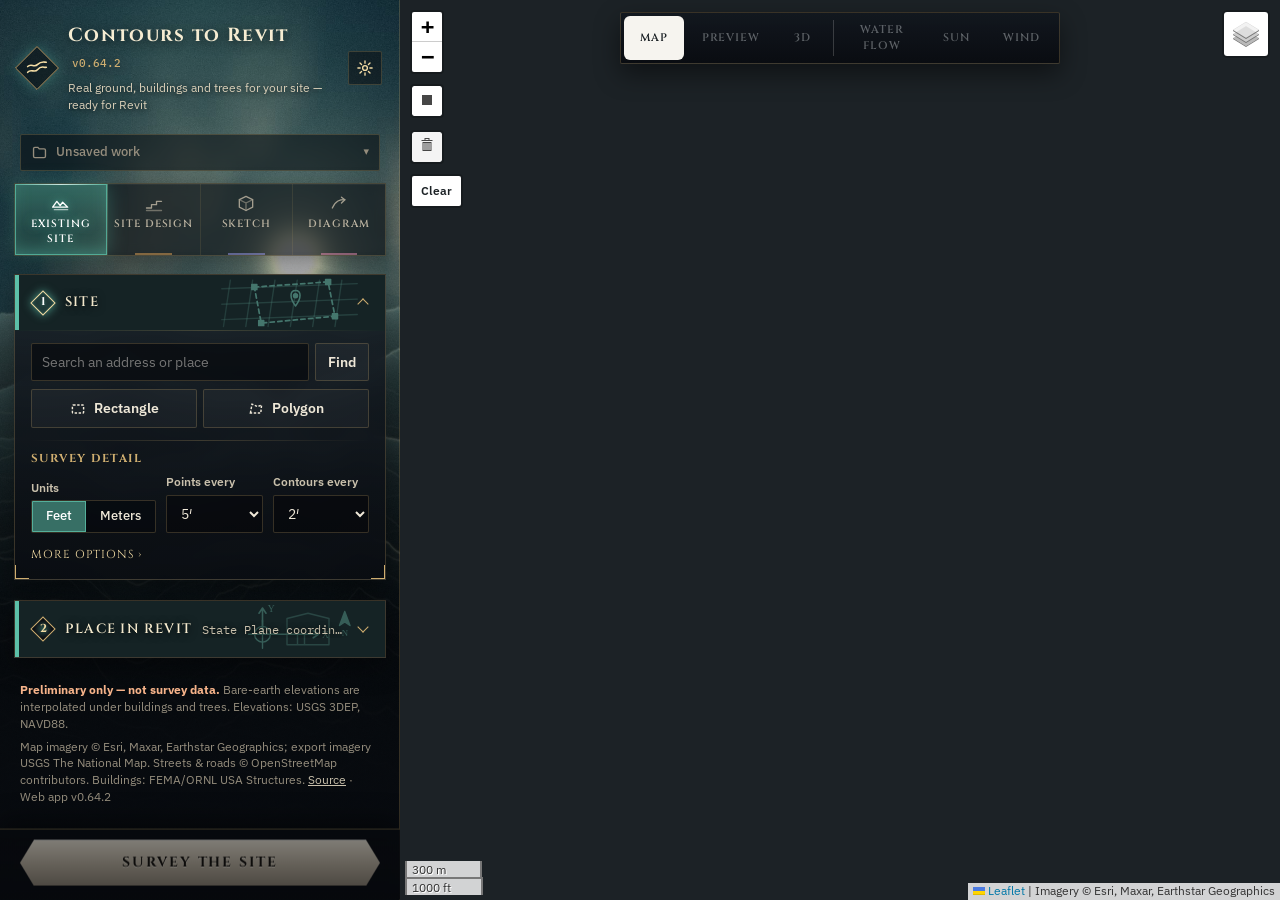
==== commit 7585da3a: "Wind streaks: more of them, dark edge, no spawning inside buildings; v0.64.2 Co-Authored-By: Claude " ====
--- a/index.html
+++ b/index.html
@@ -10,7 +10,7 @@
   <link href="https://fonts.googleapis.com/css2?family=Cinzel:wght@500;600;700&family=IBM+Plex+Mono:wght@400;500&family=IBM+Plex+Sans:wght@400;500;600;700&display=swap" rel="stylesheet">
   <link rel="stylesheet" href="lib/leaflet/leaflet.css">
   <link rel="stylesheet" href="lib/leaflet-draw/leaflet.draw.css">
-  <link rel="stylesheet" href="css/app.css?v=0.64.1">
+  <link rel="stylesheet" href="css/app.css?v=0.64.2">
   <link rel="icon" href="data:image/svg+xml,%3Csvg xmlns='http://www.w3.org/2000/svg' viewBox='0 0 32 32'%3E%3Crect width='32' height='32' rx='6' fill='%231c2226'/%3E%3Cpath d='M5 22c5-6 9 2 14-4s8-2 8-2M5 15c5-5 9 2 14-3s8-3 8-3' stroke='%23e08a2e' stroke-width='2.2' fill='none' stroke-linecap='round'/%3E%3C/svg%3E">
 </head>
 <body>
@@ -696,6 +696,6 @@
   <script src="lib/proj4.js"></script>
   <script src="lib/geotiff.js"></script>
   <script src="lib/jszip.min.js"></script>
-  <script type="module" src="js/app.js?v=0.64.1"></script>
+  <script type="module" src="js/app.js?v=0.64.2"></script>
 </body>
 </html>
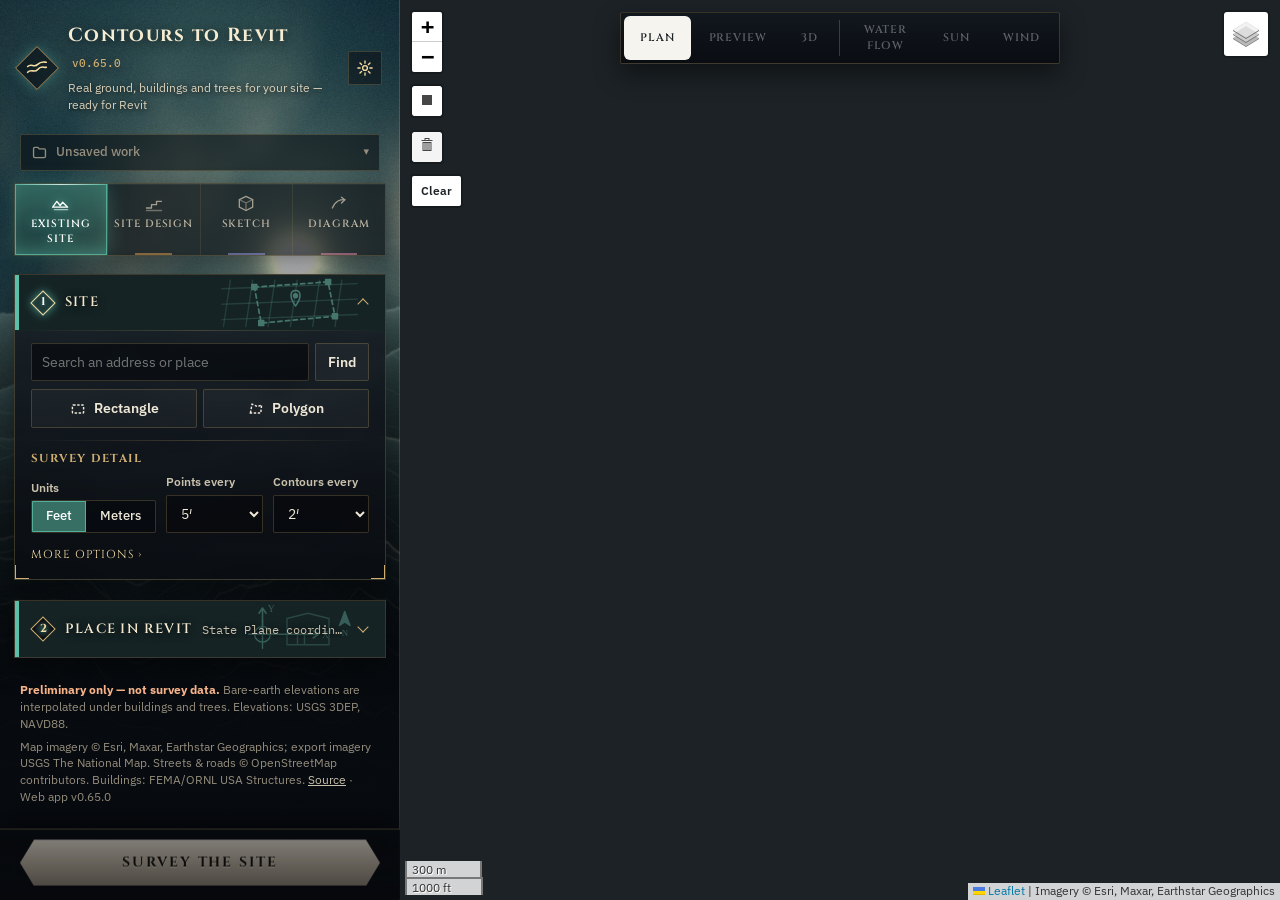
==== commit 110d78f8: "Site design Select tool; aisles: curb cut per end, one-way arrows with reverse; remove brushes pick " ====
--- a/index.html
+++ b/index.html
@@ -10,7 +10,7 @@
   <link href="https://fonts.googleapis.com/css2?family=Cinzel:wght@500;600;700&family=IBM+Plex+Mono:wght@400;500&family=IBM+Plex+Sans:wght@400;500;600;700&display=swap" rel="stylesheet">
   <link rel="stylesheet" href="lib/leaflet/leaflet.css">
   <link rel="stylesheet" href="lib/leaflet-draw/leaflet.draw.css">
-  <link rel="stylesheet" href="css/app.css?v=0.64.2">
+  <link rel="stylesheet" href="css/app.css?v=0.65.0">
   <link rel="icon" href="data:image/svg+xml,%3Csvg xmlns='http://www.w3.org/2000/svg' viewBox='0 0 32 32'%3E%3Crect width='32' height='32' rx='6' fill='%231c2226'/%3E%3Cpath d='M5 22c5-6 9 2 14-4s8-2 8-2M5 15c5-5 9 2 14-3s8-3 8-3' stroke='%23e08a2e' stroke-width='2.2' fill='none' stroke-linecap='round'/%3E%3C/svg%3E">
 </head>
 <body>
@@ -233,6 +233,7 @@
             <summary data-tip="grading"><span class="num">1</span><span class="st-title">Grading tools</span><span class="st-sum" id="sum-tool"></span></summary>
             <div class="step-body">
               <div class="tool-grid" role="radiogroup" aria-label="Grading tool">
+                <button type="button" class="tool" data-tool="select" title="Select — click a pad, wall, slope or swale to edit it; drag it or its handles to move it"><svg viewBox="0 0 24 24"><path d="M5 3l14 8-6 1.5L10 19z"/></svg><span>Select</span></button>
                 <button type="button" class="tool" data-tool="raise" title="Raise ground (fill) — brush"><svg viewBox="0 0 24 24"><path d="M3 19c4 0 5-8 9-8s5 8 9 8"/><path d="M12 8V2M9 5l3-3 3 3"/></svg><span>Raise</span></button>
                 <button type="button" class="tool" data-tool="lower" title="Lower ground (cut) — brush"><svg viewBox="0 0 24 24"><path d="M3 9c4 0 5 8 9 8s5-8 9-8"/><path d="M12 2v6M9 5l3 3 3-3"/></svg><span>Lower</span></button>
                 <button type="button" class="tool" data-tool="flatten" title="Flatten to a target elevation — brush"><svg viewBox="0 0 24 24"><path d="M3 18c3 0 4-4 6-4h6c2 0 3 4 6 4"/><path d="M8 10h8"/></svg><span>Flatten</span></button>
@@ -556,6 +557,7 @@
         <section class="set-sec" data-sec="design">
           <h4 class="set-h">Display</h4>
               <label class="check"><input type="checkbox" id="dz-show-exist" checked><span>Show existing contours (grey)</span></label>
+              <label class="check"><input type="checkbox" id="dz-show-trees" checked><span>Show trees clearly in plan (the map layers are dimmed while designing)</span></label>
               <label class="check"><input type="checkbox" id="dz-show-labels" checked><span>Contour labels</span></label>
               <label class="check"><input type="checkbox" id="dz-show-cursor" checked><span>Elevation at the cursor</span></label>
               <label class="check"><input type="checkbox" id="dz-show-cf" checked><span>Show cut / fill colors</span></label>
@@ -606,7 +608,7 @@
 
     <main class="stage">
       <div class="view-tabs" role="tablist">
-        <button role="tab" class="tab active" data-view="map" aria-selected="true">Map</button>
+        <button role="tab" class="tab active" data-view="map" aria-selected="true">Plan</button>
         <button role="tab" class="tab" data-view="preview" aria-selected="false" disabled>Preview</button>
         <button role="tab" class="tab" data-view="3d" aria-selected="false" disabled title="Orbit the site in 3D">3D</button>
         <span class="tab-sep" aria-hidden="true"></span>
@@ -696,6 +698,6 @@
   <script src="lib/proj4.js"></script>
   <script src="lib/geotiff.js"></script>
   <script src="lib/jszip.min.js"></script>
-  <script type="module" src="js/app.js?v=0.64.2"></script>
+  <script type="module" src="js/app.js?v=0.65.0"></script>
 </body>
 </html>
--- a/css/app.css
+++ b/css/app.css
@@ -976,3 +976,4 @@
 .skc-warn { color: #f5c97a; font-size: 11px; line-height: 1.35; flex-wrap: wrap; gap: 4px 8px; }
 .skc-warn button { font-size: 11px; padding: 2px 8px; }
 .wind-legend .wl-more summary { cursor: pointer; color: #9cc9ff; margin-top: 4px; }
+.dz-opts.dz-opts-empty { display: none; }
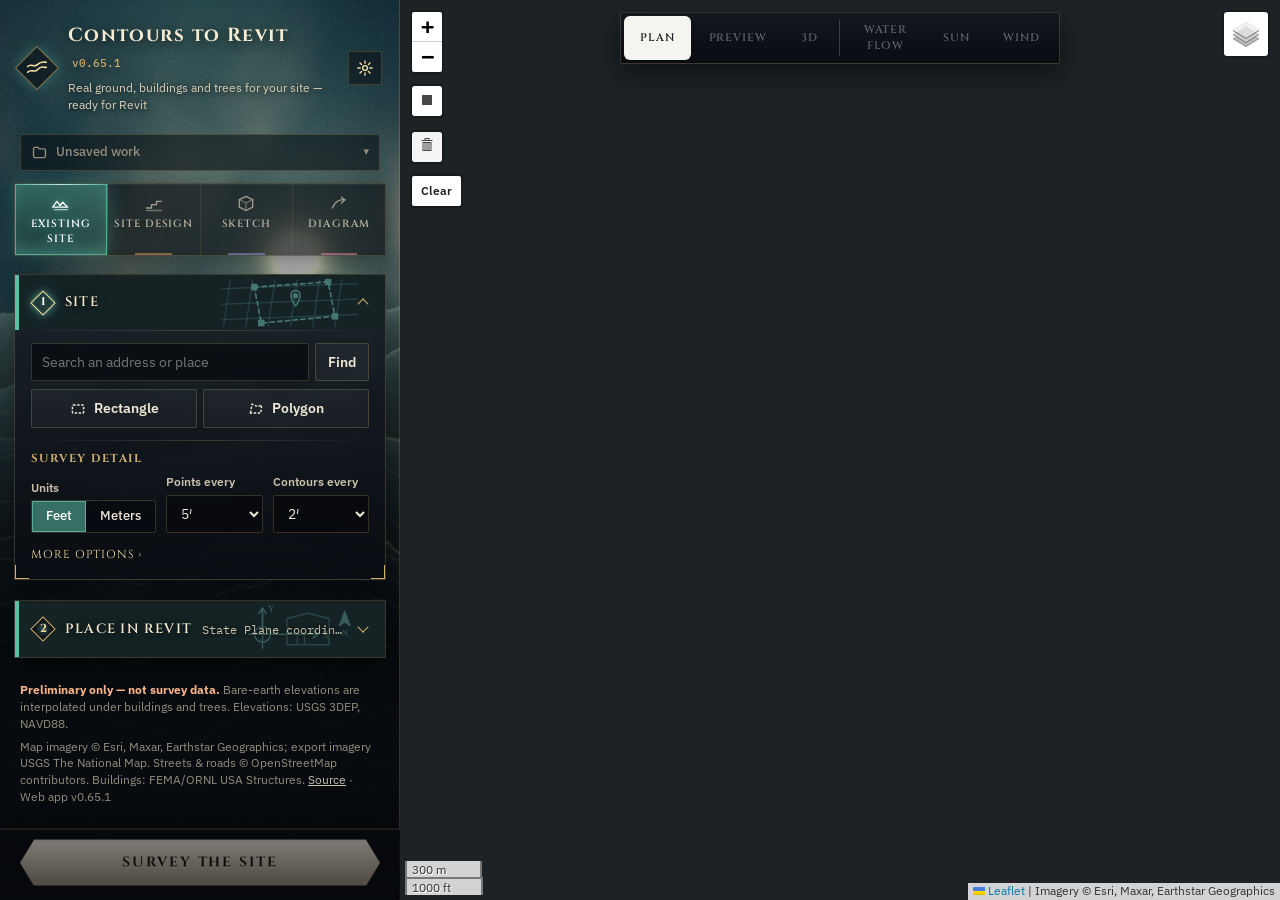
==== commit 0435c8d0: "Remove tools: click or drag item by item with the hovered item highlighted (no brush, one ray in 3D)" ====
--- a/index.html
+++ b/index.html
@@ -10,7 +10,7 @@
   <link href="https://fonts.googleapis.com/css2?family=Cinzel:wght@500;600;700&family=IBM+Plex+Mono:wght@400;500&family=IBM+Plex+Sans:wght@400;500;600;700&display=swap" rel="stylesheet">
   <link rel="stylesheet" href="lib/leaflet/leaflet.css">
   <link rel="stylesheet" href="lib/leaflet-draw/leaflet.draw.css">
-  <link rel="stylesheet" href="css/app.css?v=0.65.0">
+  <link rel="stylesheet" href="css/app.css?v=0.65.1">
   <link rel="icon" href="data:image/svg+xml,%3Csvg xmlns='http://www.w3.org/2000/svg' viewBox='0 0 32 32'%3E%3Crect width='32' height='32' rx='6' fill='%231c2226'/%3E%3Cpath d='M5 22c5-6 9 2 14-4s8-2 8-2M5 15c5-5 9 2 14-3s8-3 8-3' stroke='%23e08a2e' stroke-width='2.2' fill='none' stroke-linecap='round'/%3E%3C/svg%3E">
 </head>
 <body>
@@ -698,6 +698,6 @@
   <script src="lib/proj4.js"></script>
   <script src="lib/geotiff.js"></script>
   <script src="lib/jszip.min.js"></script>
-  <script type="module" src="js/app.js?v=0.65.0"></script>
+  <script type="module" src="js/app.js?v=0.65.1"></script>
 </body>
 </html>
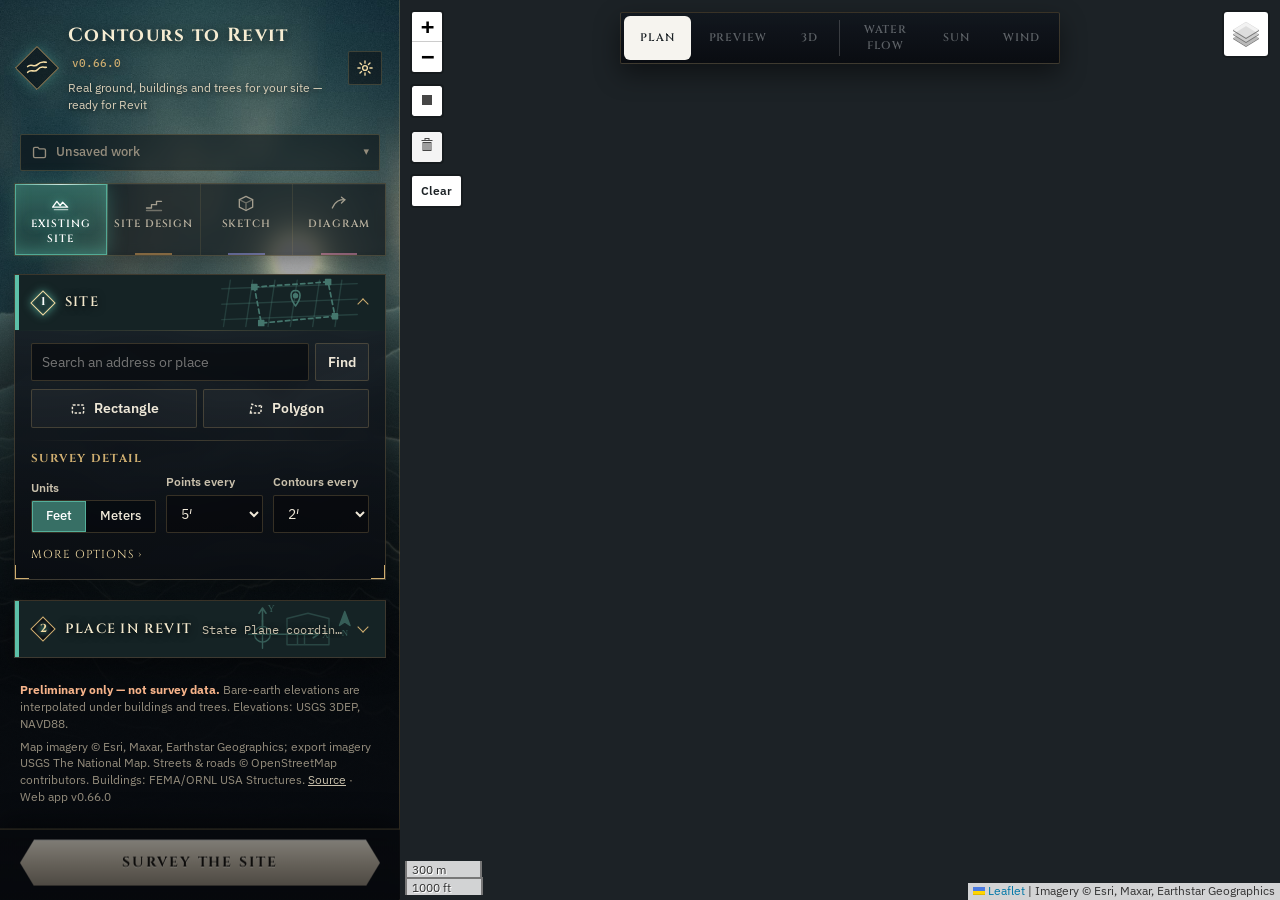
==== commit ce6adf1a: "Parking paving removes trees; aisles start square off a sidewalk edge and bend; graded sidewalks (li" ====
--- a/index.html
+++ b/index.html
@@ -10,7 +10,7 @@
   <link href="https://fonts.googleapis.com/css2?family=Cinzel:wght@500;600;700&family=IBM+Plex+Mono:wght@400;500&family=IBM+Plex+Sans:wght@400;500;600;700&display=swap" rel="stylesheet">
   <link rel="stylesheet" href="lib/leaflet/leaflet.css">
   <link rel="stylesheet" href="lib/leaflet-draw/leaflet.draw.css">
-  <link rel="stylesheet" href="css/app.css?v=0.65.1">
+  <link rel="stylesheet" href="css/app.css?v=0.66.0">
   <link rel="icon" href="data:image/svg+xml,%3Csvg xmlns='http://www.w3.org/2000/svg' viewBox='0 0 32 32'%3E%3Crect width='32' height='32' rx='6' fill='%231c2226'/%3E%3Cpath d='M5 22c5-6 9 2 14-4s8-2 8-2M5 15c5-5 9 2 14-3s8-3 8-3' stroke='%23e08a2e' stroke-width='2.2' fill='none' stroke-linecap='round'/%3E%3C/svg%3E">
 </head>
 <body>
@@ -351,7 +351,7 @@
                 <input type="range" id="dz-size" min="3" max="250" value="25">
               </div>
               <div class="field" id="f-trees" hidden>
-                <label for="dz-tree-auto">Grading removes the trees above it</label>
+                <label for="dz-tree-auto">Grading and parking paving remove the trees they reach</label>
                 <select id="dz-tree-auto">
                   <option value="crown">Anywhere under the crown (drip line)</option>
                   <option value="half" selected>Within half the crown</option>
@@ -698,6 +698,6 @@
   <script src="lib/proj4.js"></script>
   <script src="lib/geotiff.js"></script>
   <script src="lib/jszip.min.js"></script>
-  <script type="module" src="js/app.js?v=0.65.1"></script>
+  <script type="module" src="js/app.js?v=0.66.0"></script>
 </body>
 </html>
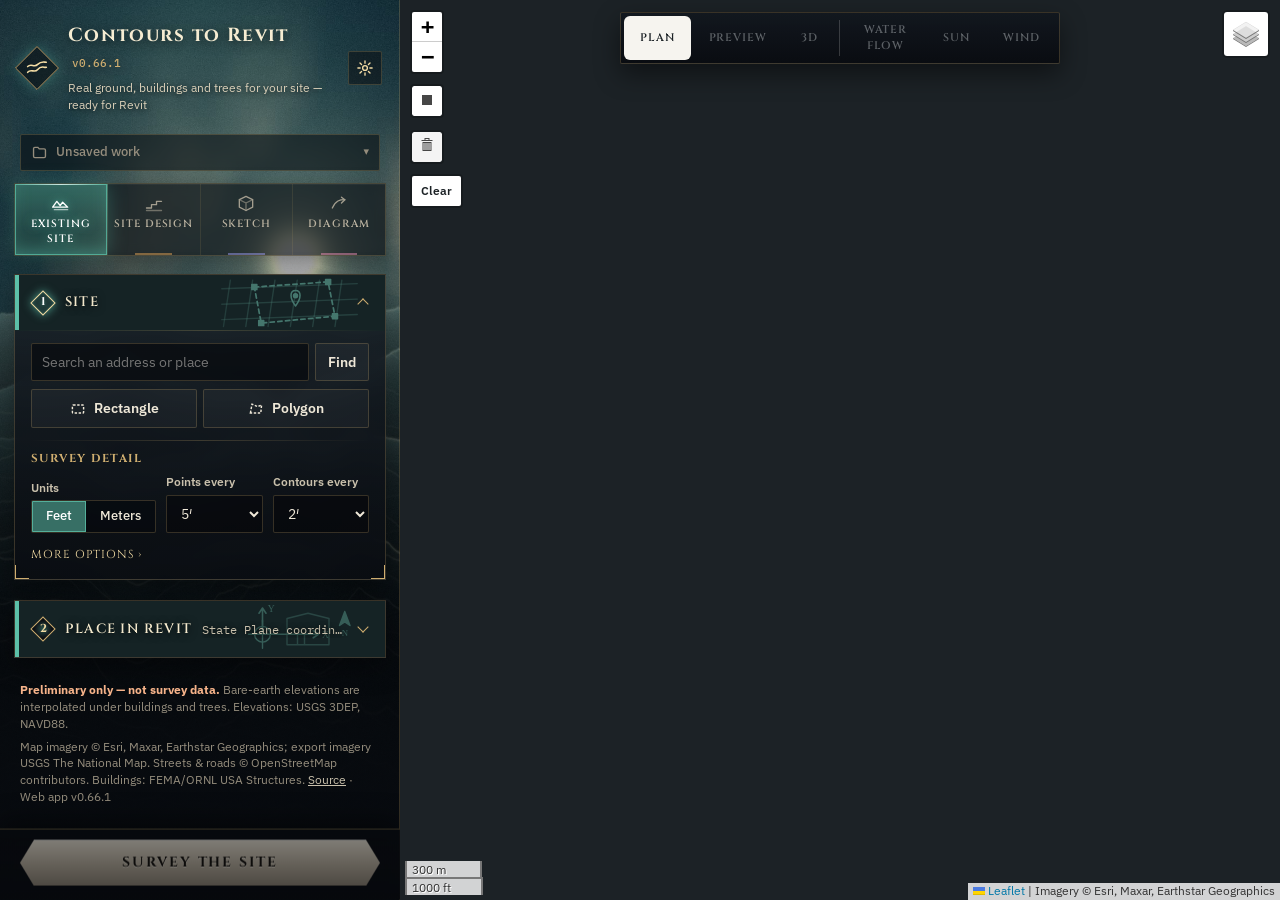
==== commit 1afc3118: "Tree summary: grading vs parking, refreshed on sketch changes; v0.66.1 Co-Authored-By: Claude Opus 5" ====
--- a/index.html
+++ b/index.html
@@ -10,7 +10,7 @@
   <link href="https://fonts.googleapis.com/css2?family=Cinzel:wght@500;600;700&family=IBM+Plex+Mono:wght@400;500&family=IBM+Plex+Sans:wght@400;500;600;700&display=swap" rel="stylesheet">
   <link rel="stylesheet" href="lib/leaflet/leaflet.css">
   <link rel="stylesheet" href="lib/leaflet-draw/leaflet.draw.css">
-  <link rel="stylesheet" href="css/app.css?v=0.66.0">
+  <link rel="stylesheet" href="css/app.css?v=0.66.1">
   <link rel="icon" href="data:image/svg+xml,%3Csvg xmlns='http://www.w3.org/2000/svg' viewBox='0 0 32 32'%3E%3Crect width='32' height='32' rx='6' fill='%231c2226'/%3E%3Cpath d='M5 22c5-6 9 2 14-4s8-2 8-2M5 15c5-5 9 2 14-3s8-3 8-3' stroke='%23e08a2e' stroke-width='2.2' fill='none' stroke-linecap='round'/%3E%3C/svg%3E">
 </head>
 <body>
@@ -698,6 +698,6 @@
   <script src="lib/proj4.js"></script>
   <script src="lib/geotiff.js"></script>
   <script src="lib/jszip.min.js"></script>
-  <script type="module" src="js/app.js?v=0.66.0"></script>
+  <script type="module" src="js/app.js?v=0.66.1"></script>
 </body>
 </html>
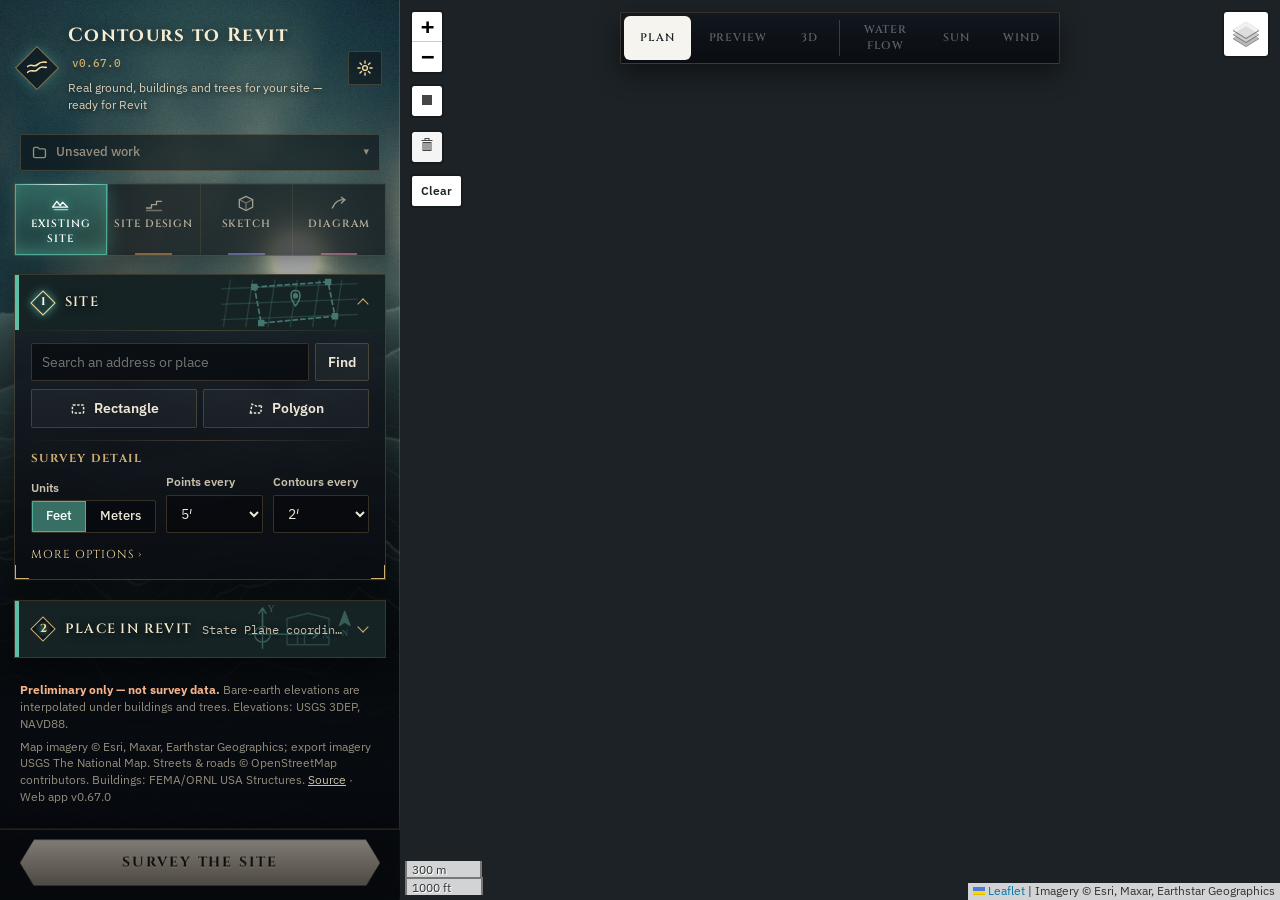
==== commit 7e0a4866: "v0.67.0: water flow follows grading (fill-and-spill routing, streams, ponding areas); 3D trees with " ====
--- a/index.html
+++ b/index.html
@@ -10,7 +10,7 @@
   <link href="https://fonts.googleapis.com/css2?family=Cinzel:wght@500;600;700&family=IBM+Plex+Mono:wght@400;500&family=IBM+Plex+Sans:wght@400;500;600;700&display=swap" rel="stylesheet">
   <link rel="stylesheet" href="lib/leaflet/leaflet.css">
   <link rel="stylesheet" href="lib/leaflet-draw/leaflet.draw.css">
-  <link rel="stylesheet" href="css/app.css?v=0.66.1">
+  <link rel="stylesheet" href="css/app.css?v=0.67.0">
   <link rel="icon" href="data:image/svg+xml,%3Csvg xmlns='http://www.w3.org/2000/svg' viewBox='0 0 32 32'%3E%3Crect width='32' height='32' rx='6' fill='%231c2226'/%3E%3Cpath d='M5 22c5-6 9 2 14-4s8-2 8-2M5 15c5-5 9 2 14-3s8-3 8-3' stroke='%23e08a2e' stroke-width='2.2' fill='none' stroke-linecap='round'/%3E%3C/svg%3E">
 </head>
 <body>
@@ -612,7 +612,7 @@
         <button role="tab" class="tab" data-view="preview" aria-selected="false" disabled>Preview</button>
         <button role="tab" class="tab" data-view="3d" aria-selected="false" disabled title="Orbit the site in 3D">3D</button>
         <span class="tab-sep" aria-hidden="true"></span>
-        <button type="button" class="tab tab-toggle" id="flow-toggle" aria-pressed="false" disabled title="Animate where rain would run off, and mark low spots where it would pond">Water flow</button>
+        <button type="button" class="tab tab-toggle" id="flow-toggle" aria-pressed="false" disabled title="Animate where rain would run off, where it collects into streams and where it would pond">Water flow</button>
         <button type="button" class="tab tab-toggle tab-sun" id="sun-toggle" aria-pressed="false" disabled title="Sun position, cast shadows and hours of direct sun on the ground and buildings">Sun</button>
         <button type="button" class="tab tab-toggle tab-wind" id="wind-toggle" aria-pressed="false" disabled title="Prevailing wind from the nearest NOAA weather station">Wind</button>
       </div>
@@ -666,7 +666,7 @@
           <p class="env-note" id="wind-src"></p>
         </section>
       </div>
-      <div class="flow-legend" id="flow-legend" hidden><i></i>Runoff direction <b></b>Ponding <small id="flow-note"></small></div>
+      <div class="flow-legend" id="flow-legend" hidden><i></i>Runoff <u></u>Streams <b></b>Ponding <small id="flow-note"></small></div>
       <div id="map"></div>
       <div id="preview" class="preview" hidden>
         <div class="preview-bar">
@@ -698,6 +698,6 @@
   <script src="lib/proj4.js"></script>
   <script src="lib/geotiff.js"></script>
   <script src="lib/jszip.min.js"></script>
-  <script type="module" src="js/app.js?v=0.66.1"></script>
+  <script type="module" src="js/app.js?v=0.67.0"></script>
 </body>
 </html>
--- a/css/app.css
+++ b/css/app.css
@@ -431,7 +431,9 @@
 .tab-toggle[aria-pressed="true"] { background: #38bdf8; color: #0b1a24; }
 .flow-legend { position: absolute; z-index: 1000; bottom: 28px; left: 50%; transform: translateX(-50%); background: rgba(28,34,38,0.85); color: #e7e4dd; font-size: 12px; border-radius: 6px; padding: 4px 10px; display: flex; gap: 6px; align-items: center; white-space: nowrap; }
 .flow-legend i { width: 18px; height: 3px; border-radius: 2px; background: linear-gradient(90deg, rgba(125,211,252,0), #7dd3fc); }
-.flow-legend b { width: 10px; height: 10px; border-radius: 50%; background: rgba(37,99,235,0.55); border: 1.5px solid #93c5fd; margin-left: 8px; }
+.flow-legend b { width: 12px; height: 10px; border-radius: 3px; background: rgba(37,99,235,0.75); margin-left: 8px; }
+.flow-legend u { width: 18px; height: 3px; border-radius: 2px; background: #3896ff; margin-left: 8px; text-decoration: none; }
+.flow-under { z-index: 459; }
 .flow-legend small { color: #aab3b9; margin-left: 6px; }
 .flow-canvas { position: absolute; inset: 0; pointer-events: none; z-index: 460; }
 .view3d { position: absolute; inset: 0; z-index: 600; background: #1c2226; }
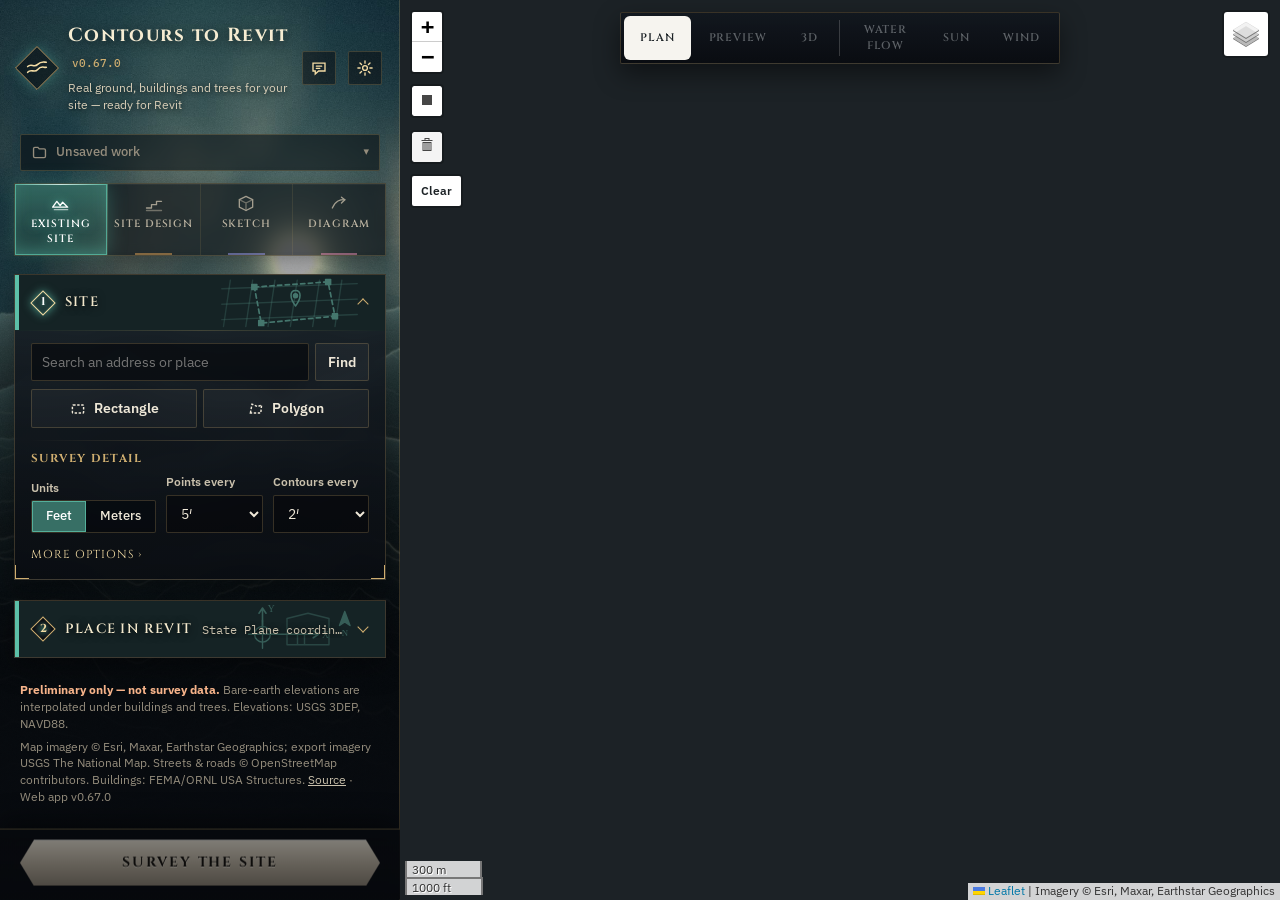
==== commit e12fdfda: "Suggest or report: requests and issues from the app (header button, form, list in Settings) Not on m" ====
--- a/index.html
+++ b/index.html
@@ -26,6 +26,8 @@
           <h1>Contours to Revit <span class="app-ver" id="app-ver" title="Web app version"></span></h1>
           <p class="tag" data-tip="tagline">Real ground, buildings and trees for your site — ready for Revit</p>
         </div>
+        <button type="button" class="gear fb-open" id="fb-open" data-tip="feedback" aria-label="Suggest or report" aria-haspopup="dialog" aria-expanded="false"><svg viewBox="0 0 24 24"><path d="M4 5.5h16v10.5h-8.5L7 20v-4H4z"/><path d="M8.5 9.5h7M8.5 12.5h4.5"/></svg></button>
+        <div class="fb-pop" id="fb-pop" role="dialog" aria-label="Suggest or report" hidden></div>
         <button type="button" class="gear" id="settings-open" data-tip="settings" aria-label="Settings"><svg viewBox="0 0 24 24"><circle cx="12" cy="12" r="3.2"/><path d="M12 2.5v3M12 18.5v3M2.5 12h3M18.5 12h3M5.3 5.3l2.1 2.1M16.6 16.6l2.1 2.1M5.3 18.7l2.1-2.1M16.6 7.4l2.1-2.1"/></svg></button>
       </header>
 
@@ -427,7 +429,7 @@
 
     <div class="settings-drawer" id="settings" hidden role="dialog" aria-label="Settings">
       <header class="set-head"><b>Settings</b><span>detailed options, by task</span><button type="button" class="set-close" id="settings-close" aria-label="Close settings">✕</button></header>
-      <nav class="set-tabs"><button type="button" class="set-tab" data-sec="general">General</button><button type="button" class="set-tab" data-sec="topo">Topography</button><button type="button" class="set-tab" data-sec="export">Export</button><button type="button" class="set-tab" data-sec="imagery">Imagery</button><button type="button" class="set-tab" data-sec="views">3D &amp; water</button><button type="button" class="set-tab" data-sec="design">Site design</button><button type="button" class="set-tab" data-sec="sketch">Sketch &amp; diagram</button><button type="button" class="set-tab" data-sec="data">Map data</button></nav>
+      <nav class="set-tabs"><button type="button" class="set-tab" data-sec="general">General</button><button type="button" class="set-tab" data-sec="topo">Topography</button><button type="button" class="set-tab" data-sec="export">Export</button><button type="button" class="set-tab" data-sec="imagery">Imagery</button><button type="button" class="set-tab" data-sec="views">3D &amp; water</button><button type="button" class="set-tab" data-sec="design">Site design</button><button type="button" class="set-tab" data-sec="sketch">Sketch &amp; diagram</button><button type="button" class="set-tab" data-sec="data">Map data</button><button type="button" class="set-tab" data-sec="requests">Requests</button></nav>
       <div class="set-body">
         <section class="set-sec" data-sec="general">
           <h4 class="set-h">Look</h4>
@@ -580,6 +582,12 @@
           <div class="sk-ratios" id="sk-ratios"></div>
           <p class="hint">Starting values are examples only — set them to the local code.</p>
           <p class="hint" data-tip="curb-defaults">Stall, aisle, island and radius sizes are typical starting values, not a code. <span class="qm">?</span></p>
+        </section>
+        <section class="set-sec" data-sec="requests">
+          <h4 class="set-h">Requests &amp; issues</h4>
+          <p class="fb-intro">Ideas for the app and things that aren’t working. Anyone can add one; it shows here for everyone once it has been looked at, with its status and a reply. Claude works through this list too.</p>
+          <button type="button" class="btn" id="fb-new">New request or issue</button>
+          <div id="fb-list" class="fb-list"></div>
         </section>
         <section class="set-sec" data-sec="data">
           <h4 class="set-h" data-tip="hosted">Hosted map data <span class="qm">?</span></h4>
--- a/css/app.css
+++ b/css/app.css
@@ -979,3 +979,42 @@
 .skc-warn button { font-size: 11px; padding: 2px 8px; }
 .wind-legend .wl-more summary { cursor: pointer; color: #9cc9ff; margin-top: 4px; }
 .dz-opts.dz-opts-empty { display: none; }
+
+/* ----- Suggest or report (js/feedback.js) ----- */
+.gear.fb-open + .fb-pop + .gear { margin-left: 0; }
+.brand .gear.fb-open { margin-left: auto; }
+.fb-pop { position: absolute; z-index: 1400; top: calc(100% - 6px); right: 14px; width: min(340px, calc(100% - 28px)); background: var(--card); color: var(--ink); border: 1px solid var(--line); border-top: 3px solid var(--mode); border-radius: 8px; box-shadow: 0 12px 32px rgba(0,0,0,.28); padding: 10px 12px 12px; display: flex; flex-direction: column; gap: 8px; }
+.fb-pop[hidden] { display: none; }
+.fb-head { display: flex; align-items: center; justify-content: space-between; font-size: 14px; }
+.fb-x { border: 0; background: none; color: var(--ink-3); cursor: pointer; font-size: 14px; padding: 2px 4px; }
+.fb-kind { display: grid; grid-template-columns: 1fr 1fr; gap: 0; border: 1px solid var(--line); border-radius: 6px; overflow: hidden; }
+.fb-kind button { border: 0; background: none; color: var(--ink-2); padding: 6px 4px; font: inherit; font-size: 13px; cursor: pointer; }
+.fb-kind button.on { background: var(--mode); color: #fff; }
+.fb-pop input, .fb-pop textarea { width: 100%; box-sizing: border-box; font: inherit; font-size: 13px; padding: 6px 8px; border: 1px solid var(--line); border-radius: 6px; background: var(--paper); color: var(--ink); resize: vertical; }
+.fb-from, .fb-meta { font-size: 11.5px; color: var(--ink-3); margin: 0; }
+.fb-actions { display: flex; gap: 8px; }
+.fb-err { font-size: 12.5px; color: #b42318; }
+.fb-sent { font-size: 13px; margin: 0; }
+.fb-pop .link, .fb-sent .link { border: 0; background: none; padding: 0; color: var(--mode); text-decoration: underline; cursor: pointer; font: inherit; }
+.fb-intro { font-size: 12.5px; color: var(--ink-2); margin: 0 0 8px; }
+.fb-list { margin-top: 10px; }
+.fb-tabs { display: flex; gap: 4px; border-bottom: 1px solid var(--line); margin-bottom: 6px; }
+.fb-tabs button { border: 0; background: none; padding: 5px 8px; font: inherit; font-size: 12.5px; color: var(--ink-3); cursor: pointer; border-bottom: 2px solid transparent; }
+.fb-tabs button.on { color: var(--ink); border-bottom-color: var(--mode); }
+.fb-items { list-style: none; margin: 0; padding: 0; }
+.fb-item { border-bottom: 1px solid var(--line); padding: 6px 0; }
+.fb-item.closed .fb-title { color: var(--ink-3); }
+.fb-row { display: grid; grid-template-columns: 16px 1fr auto; gap: 6px; align-items: start; }
+.fb-check { width: 14px; height: 14px; border: 1.5px solid var(--ink-3); border-radius: 3px; margin-top: 3px; font-size: 10px; line-height: 12px; text-align: center; color: var(--ink-3); }
+.fb-check.done { background: color-mix(in srgb, var(--mode) 25%, transparent); border-color: var(--mode); color: var(--ink); }
+.fb-title { border: 0; background: none; padding: 0; font: inherit; font-size: 13px; color: var(--ink); text-align: left; cursor: pointer; }
+.fb-tag { display: inline-block; font-size: 10.5px; padding: 0 5px; border-radius: 3px; margin-right: 6px; border: 1px solid var(--line); color: var(--ink-2); }
+.fb-tag.issue { border-color: #d9a39b; color: #b42318; }
+.fb-status { font-size: 11px; padding: 1px 6px; border-radius: 9px; background: color-mix(in srgb, var(--ink-3) 18%, transparent); color: var(--ink-2); white-space: nowrap; }
+.fb-status.s-planned, .fb-status.s-in_progress { background: color-mix(in srgb, var(--mode) 22%, transparent); color: var(--ink); }
+.fb-status.s-complete { background: rgba(22,163,74,.18); color: var(--ink); }
+.fb-note { font-size: 12.5px; color: var(--ink-2); margin: 4px 0 0 22px; padding-left: 8px; border-left: 2px solid var(--mode); }
+.fb-body { margin: 4px 0 0 22px; font-size: 12.5px; } .fb-body p { margin: 4px 0; white-space: pre-wrap; } .fb-body .fb-note { margin-left: 0; }
+.fb-empty { font-size: 12.5px; color: var(--ink-3); }
+body.theme-legend .fb-pop { background: linear-gradient(180deg, #161d27, #0d1218); color: #e7e4dd; border-color: var(--line); border-radius: 2px; }
+body.theme-legend .fb-pop input, body.theme-legend .fb-pop textarea { background: rgba(8,11,15,.6); color: #e7e4dd; }
